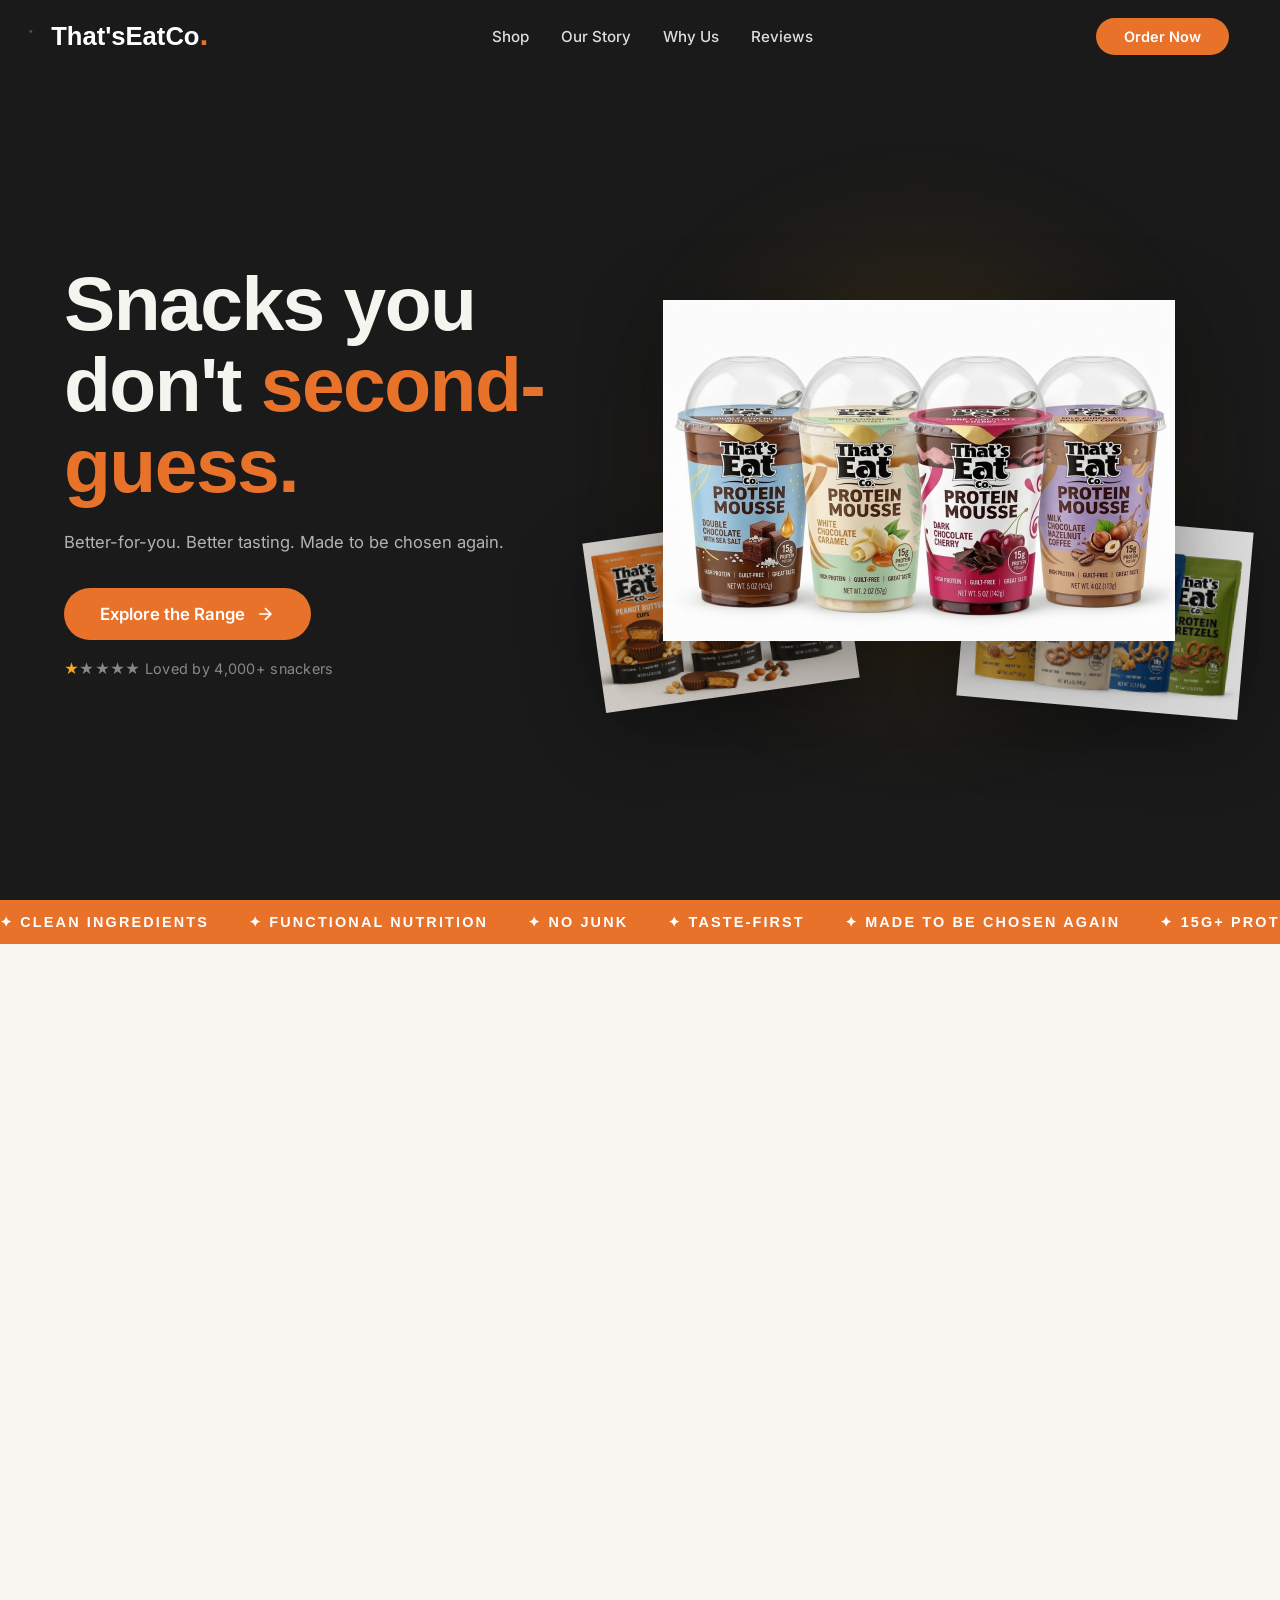
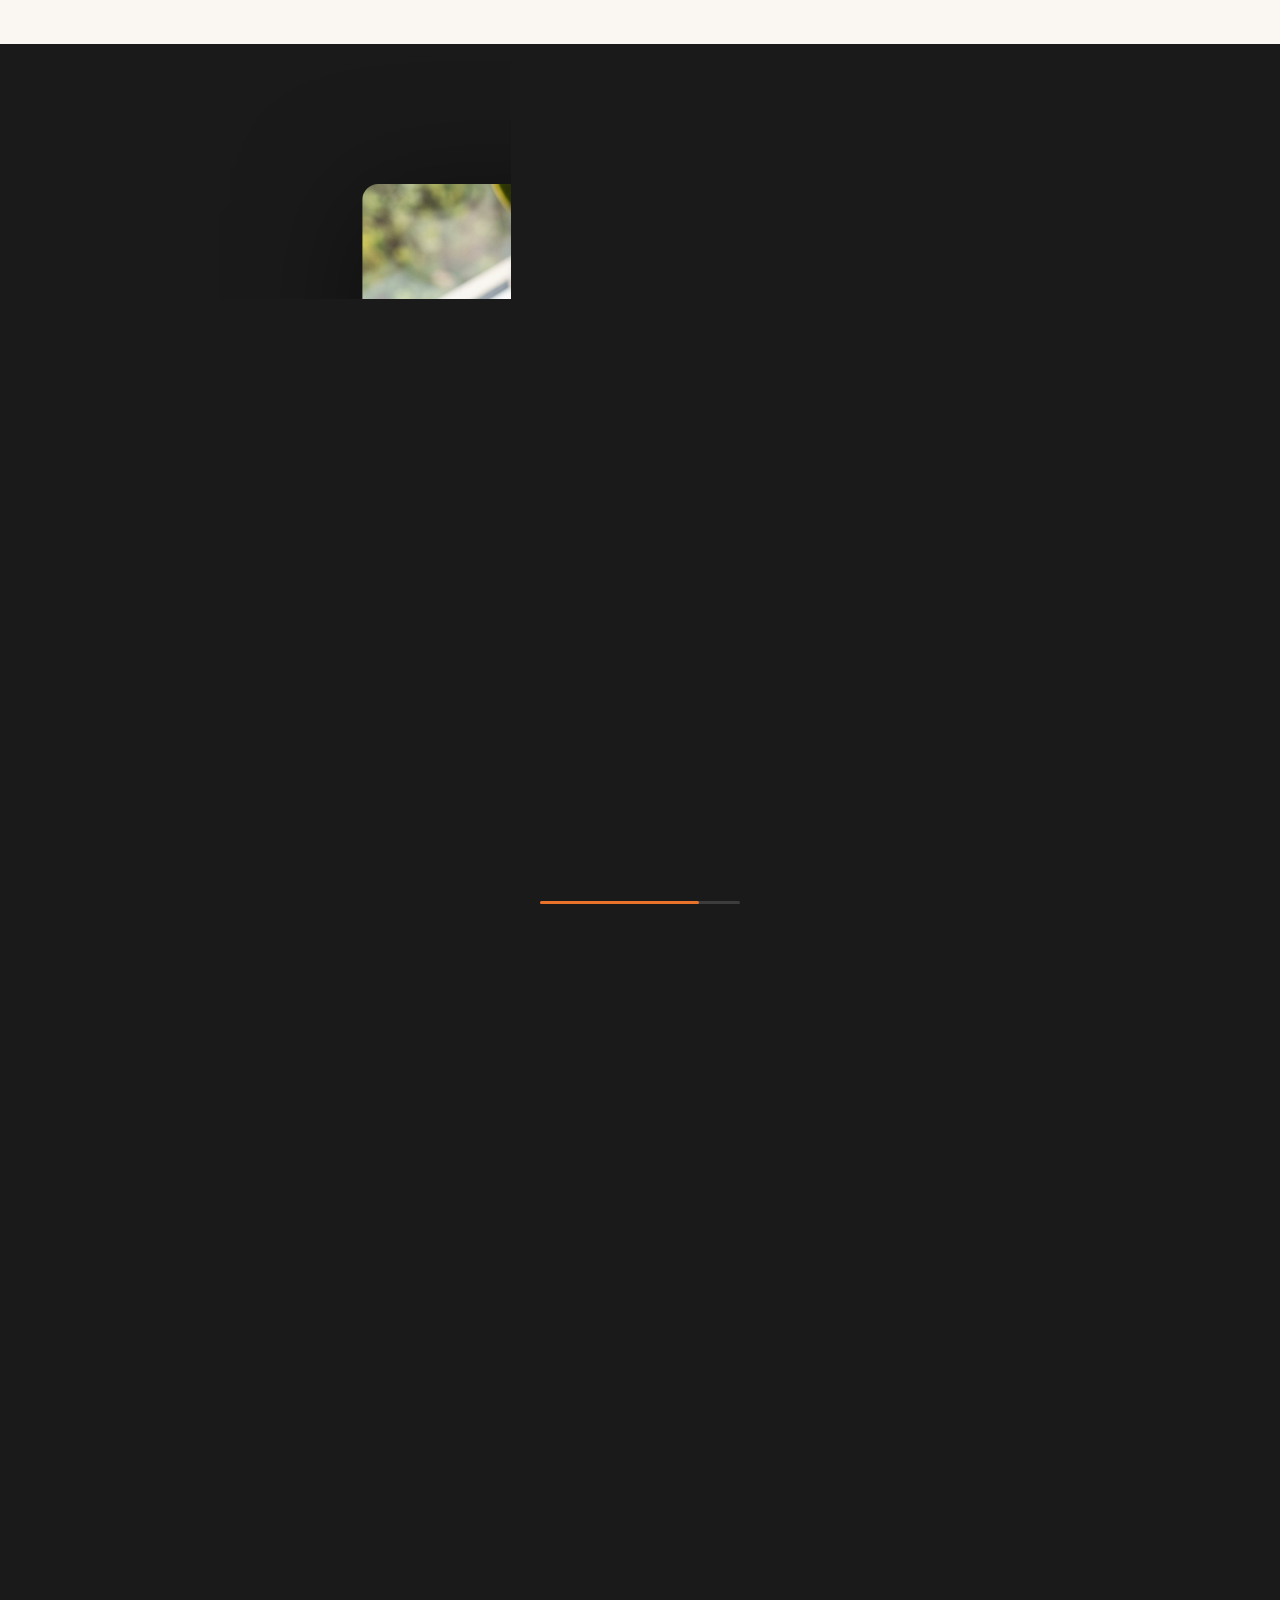
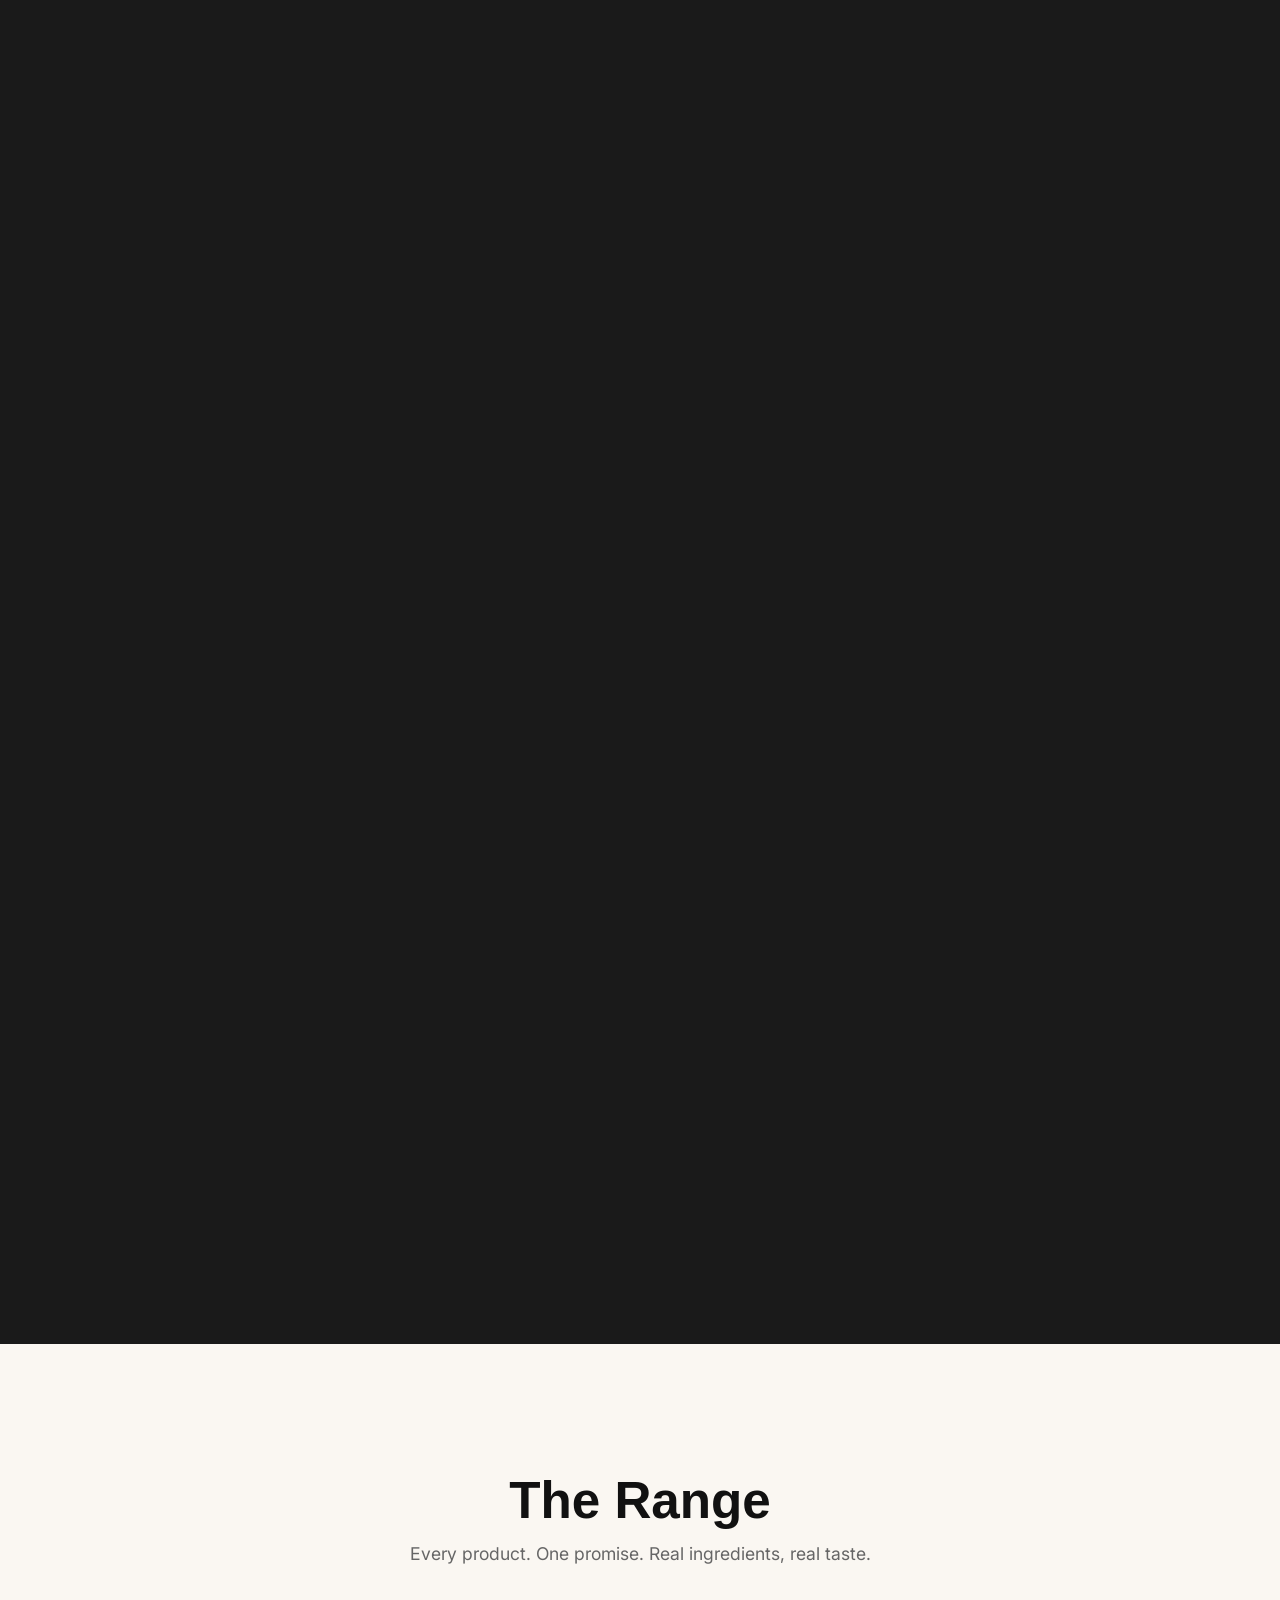
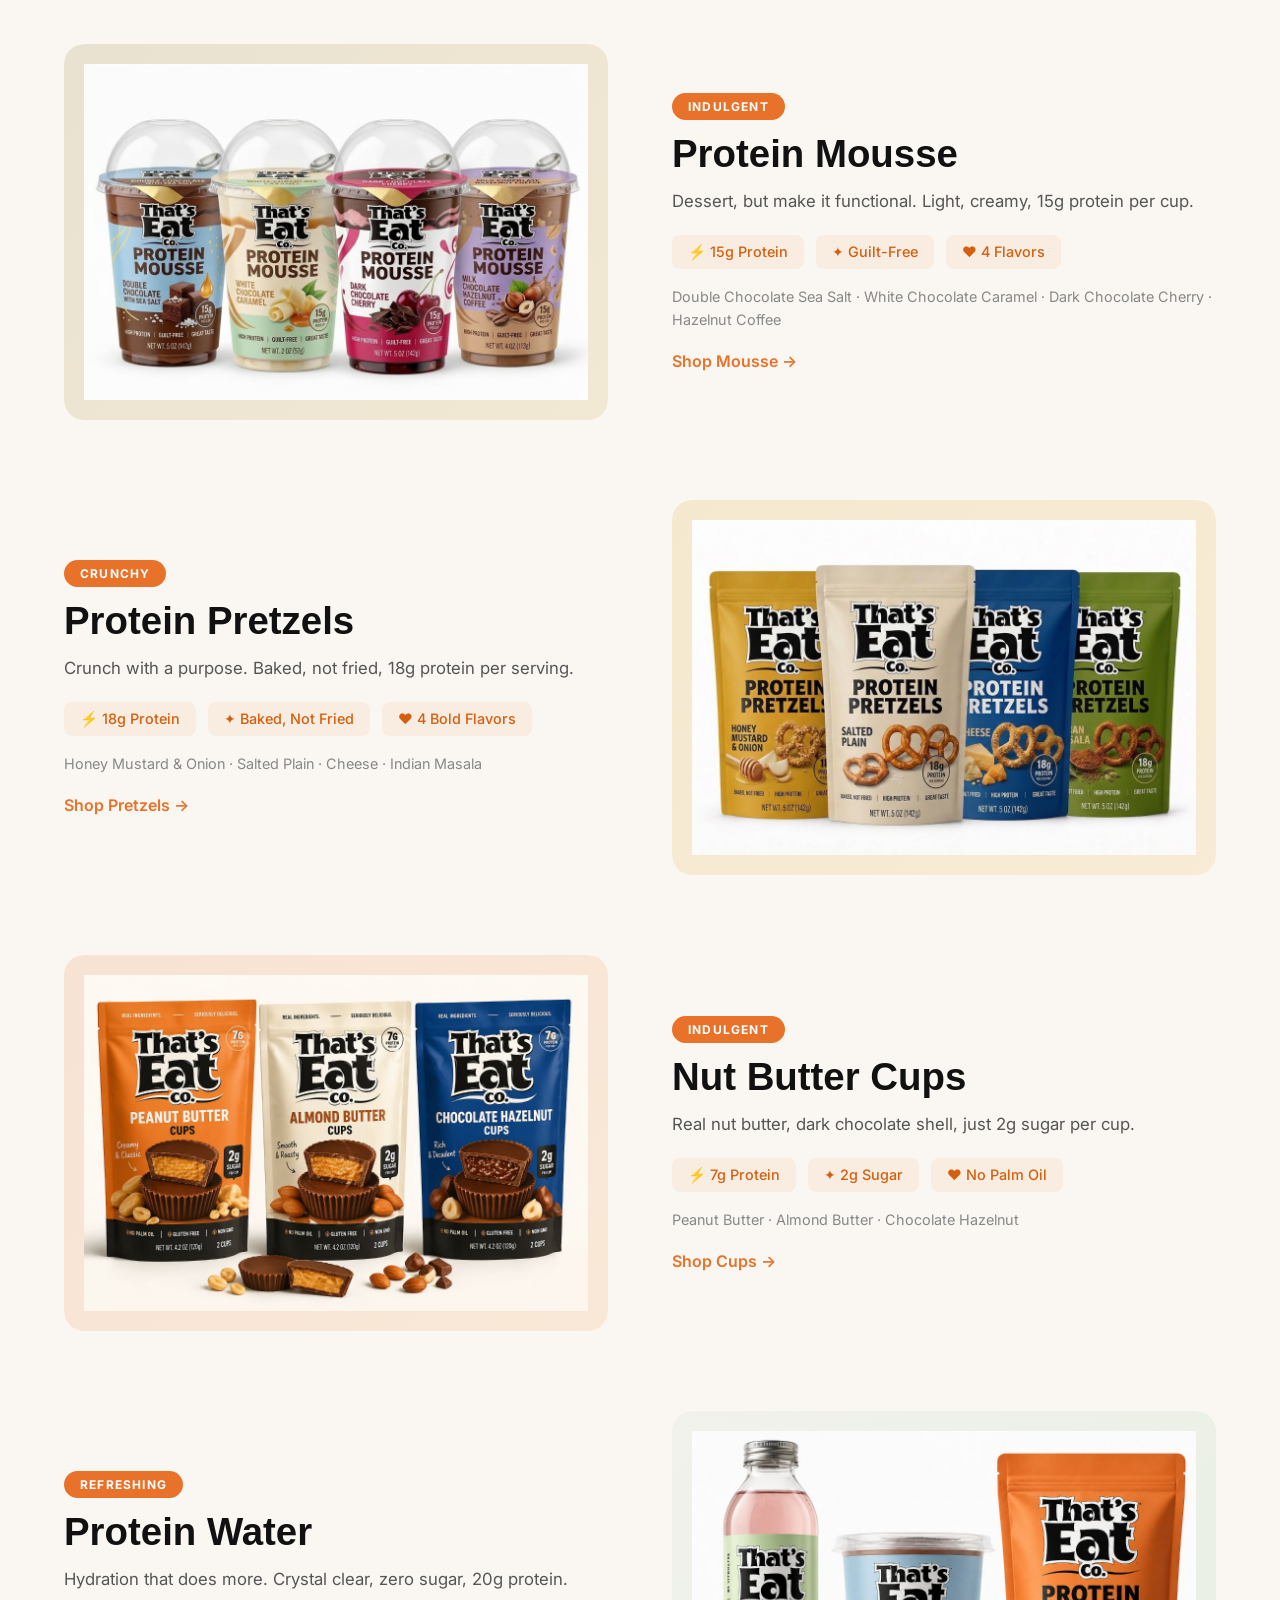
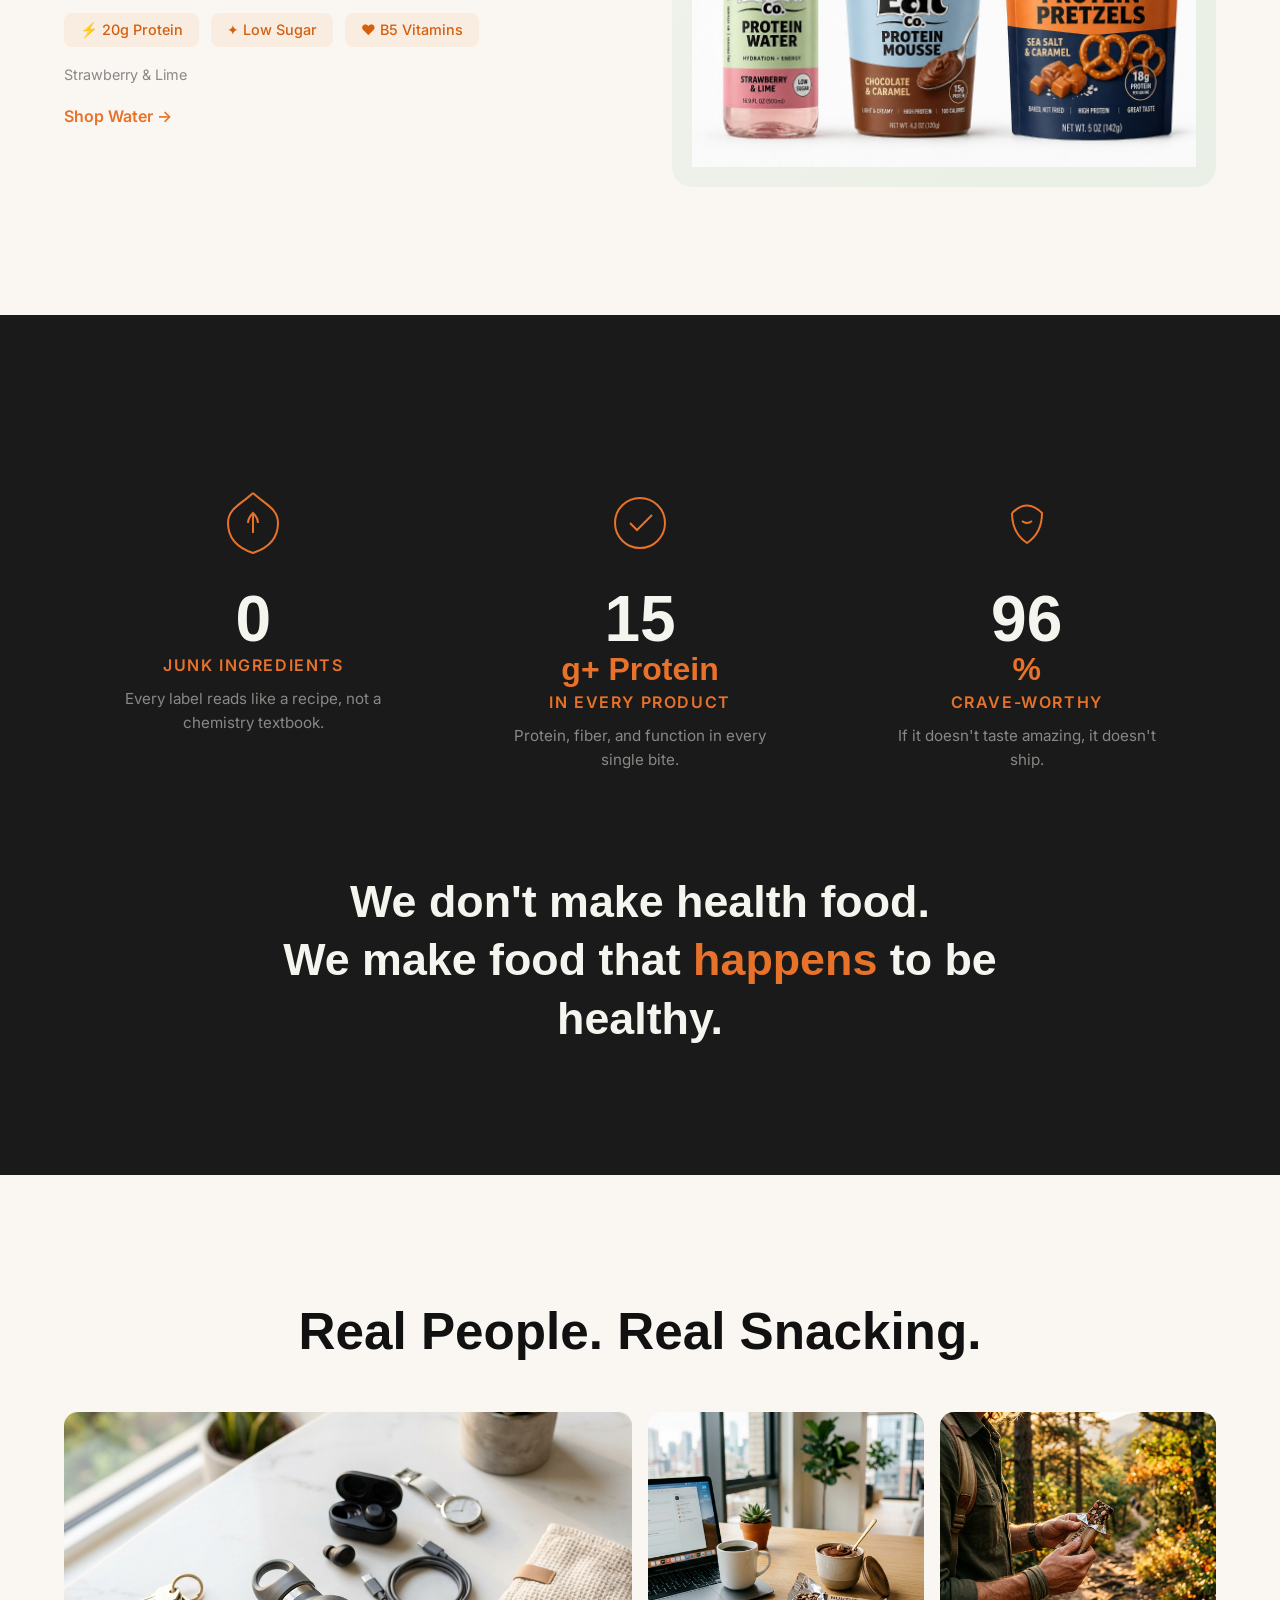
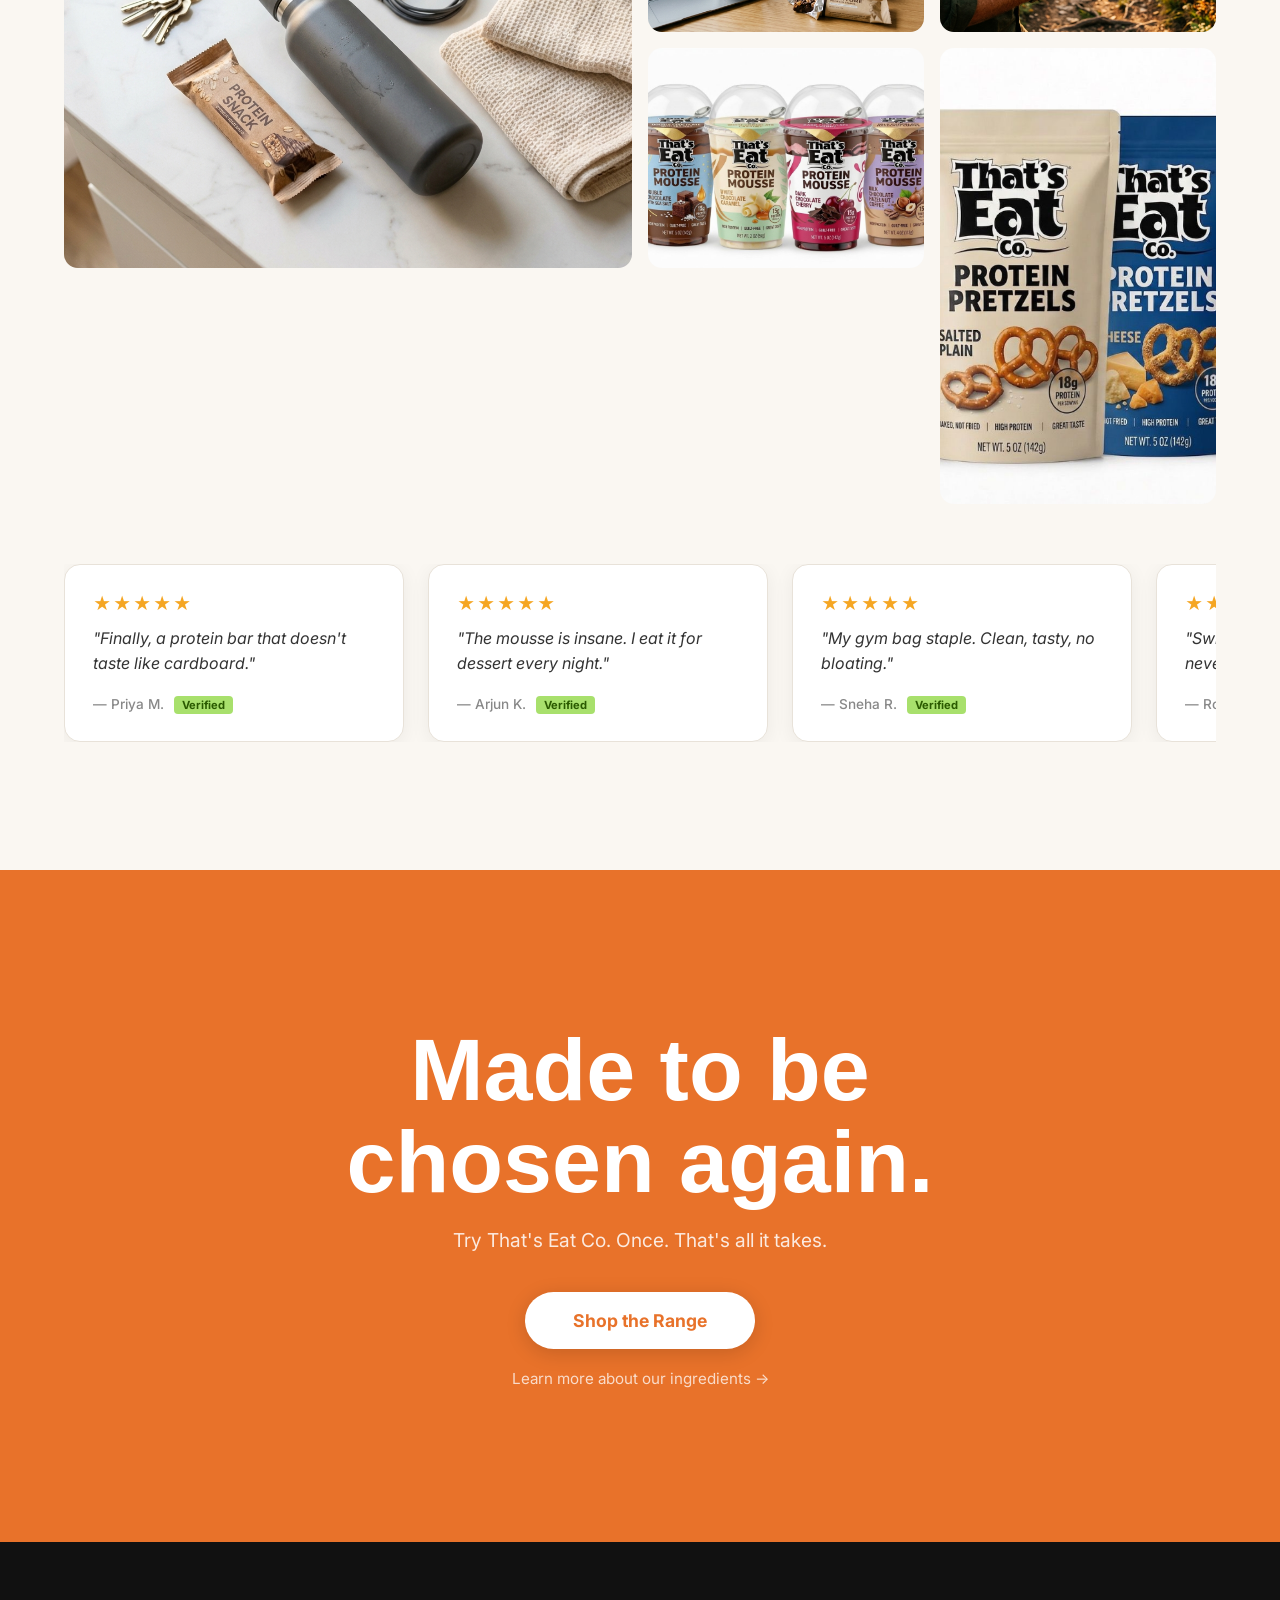
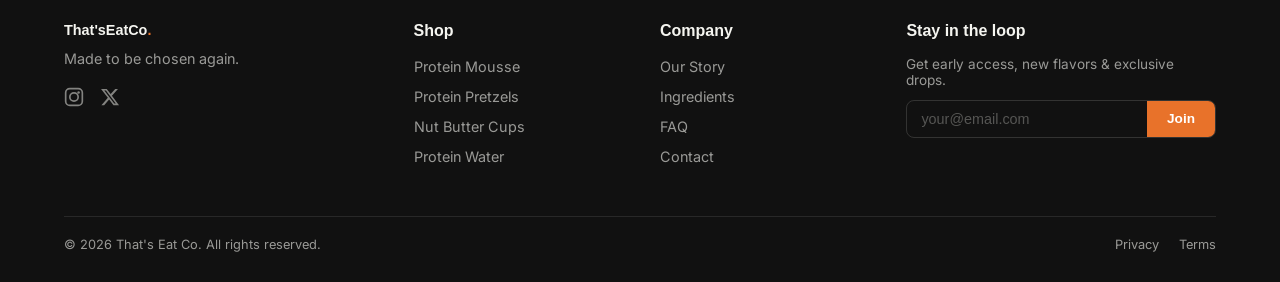
==== index.html @ 03ac34f5 "Initial commit: That'sEatCo landing page" ====
<!DOCTYPE html>
<html lang="en">
<head>
  <meta charset="UTF-8">
  <meta name="viewport" content="width=device-width, initial-scale=1.0">
  <title>That's Eat Co. — Snacks You Don't Second-Guess</title>
  <meta name="description" content="Better-for-you snacks that deliver both taste and function. Protein mousse, pretzels, nut butter cups and more.">
  <link rel="preconnect" href="https://fonts.googleapis.com">
  <link rel="preconnect" href="https://fonts.gstatic.com" crossorigin>
  <link href="https://fonts.googleapis.com/css2?family=Inter:wght@400;500;600;700&display=swap" rel="stylesheet">
  <link href="https://api.fontshare.com/v2/css?f[]=clash-display@400,500,600,700&display=swap" rel="stylesheet">
  <link rel="stylesheet" href="css/styles.css">
</head>
<body>

  <!-- NAVBAR -->
  <nav class="navbar" id="navbar">
    <div class="nav-inner">
      <a href="#" class="nav-logo">That's<span>Eat</span>Co<span class="dot">.</span></a>
      <ul class="nav-links">
        <li><a href="#products">Shop</a></li>
        <li><a href="#brand-story">Our Story</a></li>
        <li><a href="#why-us">Why Us</a></li>
        <li><a href="#social-proof">Reviews</a></li>
      </ul>
      <div class="nav-actions">
        <a href="#cta-section" class="nav-cta">Order Now</a>
        <button class="nav-hamburger" id="nav-hamburger" aria-label="Menu"><span></span><span></span><span></span></button>
      </div>
    </div>
    <div class="mobile-menu" id="mobile-menu">
      <ul>
        <li><a href="#products">Shop</a></li>
        <li><a href="#brand-story">Our Story</a></li>
        <li><a href="#why-us">Why Us</a></li>
        <li><a href="#social-proof">Reviews</a></li>
        <li><a href="#cta-section" class="nav-cta">Order Now</a></li>
      </ul>
    </div>
  </nav>

  <!-- HERO -->
  <section class="hero" id="hero">
    <canvas id="particle-canvas"></canvas>
    <div class="hero-content">
      <div class="hero-text">
        <h1 class="hero-headline reveal-text">
          <span class="line">Snacks you</span>
          <span class="line">don't <em>second-guess.</em></span>
        </h1>
        <p class="hero-sub reveal-up">Better-for-you. Better tasting. Made to be chosen again.</p>
        <a href="#products" class="btn-primary hero-cta reveal-up">Explore the Range <svg width="20" height="20" viewBox="0 0 24 24" fill="none" stroke="currentColor" stroke-width="2"><path d="M5 12h14M12 5l7 7-7 7"/></svg></a>
        <p class="hero-proof reveal-up">★★★★★ Loved by 4,000+ snackers</p>
      </div>
      <div class="hero-visual">
        <div class="hero-glow"></div>
        <img src="assets/products/mousse-group.png" alt="Protein Mousse" class="hero-product hero-product-main">
        <img src="assets/products/pretzels-group.png" alt="Protein Pretzels" class="hero-product hero-product-secondary">
        <img src="assets/products/cups-group.png" alt="Nut Butter Cups" class="hero-product hero-product-tertiary">
      </div>
    </div>
  </section>

  <!-- MARQUEE -->
  <div class="marquee-strip">
    <div class="marquee-track">
      <span>✦ CLEAN INGREDIENTS</span><span>✦ FUNCTIONAL NUTRITION</span><span>✦ NO JUNK</span><span>✦ TASTE-FIRST</span><span>✦ MADE TO BE CHOSEN AGAIN</span><span>✦ 15g+ PROTEIN</span><span>✦ GUILT-FREE</span><span>✦ BAKED NOT FRIED</span>
      <span>✦ CLEAN INGREDIENTS</span><span>✦ FUNCTIONAL NUTRITION</span><span>✦ NO JUNK</span><span>✦ TASTE-FIRST</span><span>✦ MADE TO BE CHOSEN AGAIN</span><span>✦ 15g+ PROTEIN</span><span>✦ GUILT-FREE</span><span>✦ BAKED NOT FRIED</span>
    </div>
  </div>

  <!-- BRAND STATEMENT -->
  <section class="brand-story" id="brand-story">
    <div class="brand-story-inner">
      <div class="brand-story-text">
        <h2 class="section-heading reveal-up">What if your snacks <em>actually</em> worked for you?</h2>
        <p class="brand-body reveal-up">That's Eat Co. was born from one simple belief: <strong>you shouldn't have to choose</strong> between what tastes good and what's good for you.</p>
        <p class="brand-body reveal-up">Every product we make is built on <strong>clean ingredients</strong>, functional nutrition, and flavors you'll actually crave. No compromises. No fine print. No second thoughts.</p>
        <a href="#" class="text-link reveal-up">Read Our Story →</a>
      </div>
      <div class="brand-story-visual">
        <img src="assets/products/mixed-products.png" alt="Product range" class="brand-float-img brand-img-1 reveal-up">
        <img src="assets/textures/ingredients.png" alt="Real ingredients" class="brand-float-img brand-img-2 reveal-up">
      </div>
    </div>
  </section>

  <!-- HORIZONTAL SCROLL -->
  <section class="horizontal-scroll-wrapper" id="horizontal-scroll">
    <div class="horizontal-scroll-sticky">
      <div class="horizontal-scroll-track" id="h-scroll-track">
        <div class="h-panel"><div class="h-panel-content"><span class="h-panel-number">01</span><h3 class="h-panel-title">It starts with<br>what goes in.</h3><p class="h-panel-text">Every ingredient earns its place. Real nuts. Real chocolate. Real nutrition.</p></div><div class="h-panel-visual"><img src="assets/textures/ingredients.png" alt="Ingredients"></div></div>
        <div class="h-panel"><div class="h-panel-content"><span class="h-panel-number">02</span><h3 class="h-panel-title">No fillers.<br>No nonsense.</h3><p class="h-panel-text">Clean labels you can actually read. If it doesn't belong, it doesn't go in.</p></div><div class="h-panel-visual"><img src="assets/textures/bar-crosssection.png" alt="Bar cross-section"></div></div>
        <div class="h-panel"><div class="h-panel-content"><span class="h-panel-number">03</span><h3 class="h-panel-title">Nutrition that<br>doesn't taste<br>like nutrition.</h3><p class="h-panel-text">15g+ protein. Zero compromise on flavor.</p></div><div class="h-panel-visual"><img src="assets/products/mousse-group.png" alt="Products"></div></div>
        <div class="h-panel"><div class="h-panel-content"><span class="h-panel-number">04</span><h3 class="h-panel-title">From morning<br>meetings to<br>evening miles.</h3><p class="h-panel-text">Snacks that keep up with your life.</p></div><div class="h-panel-visual"><img src="assets/textures/lifestyle-gym.png" alt="Lifestyle"></div></div>
        <div class="h-panel"><div class="h-panel-content"><span class="h-panel-number">05</span><h3 class="h-panel-title">This is<br>That's Eat Co.</h3><p class="h-panel-text">Made to be chosen again.</p><a href="#products" class="btn-primary">Shop Now →</a></div><div class="h-panel-visual"><img src="assets/products/cups-group.png" alt="Products"></div></div>
      </div>
      <div class="h-scroll-progress"><div class="h-scroll-progress-bar" id="h-progress-bar"></div></div>
    </div>
  </section>

  <!-- PRODUCT SHOWCASE -->
  <section class="products" id="products">
    <div class="products-header"><h2 class="section-heading reveal-up">The Range</h2><p class="section-sub reveal-up">Every product. One promise. Real ingredients, real taste.</p></div>
    <div class="product-row reveal-up">
      <div class="product-row-image"><div class="product-accent" style="background:linear-gradient(135deg,#8B6914,#C49A2A)"></div><img src="assets/products/mousse-group.png" alt="Protein Mousse"></div>
      <div class="product-row-info"><span class="product-tag">Indulgent</span><h3 class="product-name">Protein Mousse</h3><p class="product-desc">Dessert, but make it functional. Light, creamy, 15g protein per cup.</p><ul class="product-benefits"><li>⚡ 15g Protein</li><li>✦ Guilt-Free</li><li>♥ 4 Flavors</li></ul><p class="product-flavors">Double Chocolate Sea Salt · White Chocolate Caramel · Dark Chocolate Cherry · Hazelnut Coffee</p><a href="#" class="text-link">Shop Mousse →</a></div>
    </div>
    <div class="product-row product-row-reverse reveal-up">
      <div class="product-row-image"><div class="product-accent" style="background:linear-gradient(135deg,#D4960A,#E8A832)"></div><img src="assets/products/pretzels-group.png" alt="Protein Pretzels"></div>
      <div class="product-row-info"><span class="product-tag">Crunchy</span><h3 class="product-name">Protein Pretzels</h3><p class="product-desc">Crunch with a purpose. Baked, not fried, 18g protein per serving.</p><ul class="product-benefits"><li>⚡ 18g Protein</li><li>✦ Baked, Not Fried</li><li>♥ 4 Bold Flavors</li></ul><p class="product-flavors">Honey Mustard & Onion · Salted Plain · Cheese · Indian Masala</p><a href="#" class="text-link">Shop Pretzels →</a></div>
    </div>
    <div class="product-row reveal-up">
      <div class="product-row-image"><div class="product-accent" style="background:linear-gradient(135deg,#E8722A,#F5923E)"></div><img src="assets/products/cups-group.png" alt="Nut Butter Cups"></div>
      <div class="product-row-info"><span class="product-tag">Indulgent</span><h3 class="product-name">Nut Butter Cups</h3><p class="product-desc">Real nut butter, dark chocolate shell, just 2g sugar per cup.</p><ul class="product-benefits"><li>⚡ 7g Protein</li><li>✦ 2g Sugar</li><li>♥ No Palm Oil</li></ul><p class="product-flavors">Peanut Butter · Almond Butter · Chocolate Hazelnut</p><a href="#" class="text-link">Shop Cups →</a></div>
    </div>
    <div class="product-row product-row-reverse reveal-up">
      <div class="product-row-image"><div class="product-accent" style="background:linear-gradient(135deg,#B8D4C2,#8BC5A0)"></div><img src="assets/products/mixed-products.png" alt="Protein Water"></div>
      <div class="product-row-info"><span class="product-tag">Refreshing</span><h3 class="product-name">Protein Water</h3><p class="product-desc">Hydration that does more. Crystal clear, zero sugar, 20g protein.</p><ul class="product-benefits"><li>⚡ 20g Protein</li><li>✦ Low Sugar</li><li>♥ B5 Vitamins</li></ul><p class="product-flavors">Strawberry & Lime</p><a href="#" class="text-link">Shop Water →</a></div>
    </div>
  </section>

  <!-- WHY US -->
  <section class="why-us" id="why-us">
    <div class="why-us-inner">
      <div class="why-pillar reveal-up">
        <div class="pillar-icon"><svg viewBox="0 0 80 80" fill="none" stroke="currentColor" stroke-width="2"><path class="draw-path" d="M40 10C30 20 15 25 15 40C15 55 25 65 40 70C55 65 65 55 65 40C65 25 50 20 40 10Z"/><path class="draw-path" d="M40 30L40 50M35 40C35 35 40 30 40 30C40 30 45 35 45 40"/></svg></div>
        <span class="pillar-stat" data-target="0">0</span><span class="pillar-label">Junk Ingredients</span><p class="pillar-desc">Every label reads like a recipe, not a chemistry textbook.</p>
      </div>
      <div class="why-pillar reveal-up">
        <div class="pillar-icon"><svg viewBox="0 0 80 80" fill="none" stroke="currentColor" stroke-width="2"><circle class="draw-path" cx="40" cy="40" r="25"/><path class="draw-path" d="M30 40L37 47L52 32"/></svg></div>
        <span class="pillar-stat" data-target="15">0</span><span class="pillar-unit">g+ Protein</span><span class="pillar-label">In Every Product</span><p class="pillar-desc">Protein, fiber, and function in every single bite.</p>
      </div>
      <div class="why-pillar reveal-up">
        <div class="pillar-icon"><svg viewBox="0 0 80 80" fill="none" stroke="currentColor" stroke-width="2"><path class="draw-path" d="M25 30Q40 15 55 30Q55 50 40 60Q25 50 25 30Z"/><path class="draw-path" d="M35 38Q40 42 45 38"/></svg></div>
        <span class="pillar-stat" data-target="100">0</span><span class="pillar-unit">%</span><span class="pillar-label">Crave-Worthy</span><p class="pillar-desc">If it doesn't taste amazing, it doesn't ship.</p>
      </div>
    </div>
    <p class="why-tagline reveal-up">We don't make health food.<br>We make food that <em>happens</em> to be healthy.</p>
  </section>

  <!-- SOCIAL PROOF -->
  <section class="social-proof" id="social-proof">
    <h2 class="section-heading reveal-up">Real People. Real Snacking.</h2>
    <div class="lifestyle-mosaic reveal-up">
      <div class="mosaic-item mosaic-large"><img src="assets/textures/lifestyle-gym.png" alt="Gym"></div>
      <div class="mosaic-item"><img src="assets/textures/lifestyle-desk.png" alt="Desk"></div>
      <div class="mosaic-item"><img src="assets/textures/lifestyle-outdoor.png" alt="Outdoor"></div>
      <div class="mosaic-item"><img src="assets/products/mousse-group.png" alt="Mousse"></div>
      <div class="mosaic-item mosaic-tall"><img src="assets/products/pretzels-group.png" alt="Pretzels"></div>
    </div>
    <div class="reviews-carousel reveal-up">
      <div class="reviews-track" id="reviews-track">
        <div class="review-card"><div class="review-stars">★★★★★</div><p>"Finally, a protein bar that doesn't taste like cardboard."</p><span class="review-author">— Priya M. <span class="verified">Verified</span></span></div>
        <div class="review-card"><div class="review-stars">★★★★★</div><p>"The mousse is insane. I eat it for dessert every night."</p><span class="review-author">— Arjun K. <span class="verified">Verified</span></span></div>
        <div class="review-card"><div class="review-stars">★★★★★</div><p>"My gym bag staple. Clean, tasty, no bloating."</p><span class="review-author">— Sneha R. <span class="verified">Verified</span></span></div>
        <div class="review-card"><div class="review-stars">★★★★★</div><p>"Switched from other brands and never looked back."</p><span class="review-author">— Rohan D. <span class="verified">Verified</span></span></div>
        <div class="review-card"><div class="review-stars">★★★★★</div><p>"The pretzels are dangerously good. Indian Masala is fire."</p><span class="review-author">— Meera S. <span class="verified">Verified</span></span></div>
        <div class="review-card"><div class="review-stars">★★★★★</div><p>"Finally, a protein bar that doesn't taste like cardboard."</p><span class="review-author">— Priya M. <span class="verified">Verified</span></span></div>
        <div class="review-card"><div class="review-stars">★★★★★</div><p>"The mousse is insane. I eat it for dessert every night."</p><span class="review-author">— Arjun K. <span class="verified">Verified</span></span></div>
        <div class="review-card"><div class="review-stars">★★★★★</div><p>"My gym bag staple. Clean, tasty, no bloating."</p><span class="review-author">— Sneha R. <span class="verified">Verified</span></span></div>
      </div>
    </div>
  </section>

  <!-- CTA -->
  <section class="cta-section" id="cta-section">
    <canvas id="cta-particles"></canvas>
    <div class="cta-content">
      <h2 class="cta-headline reveal-up">Made to be<br>chosen again.</h2>
      <p class="cta-sub reveal-up">Try That's Eat Co. Once. That's all it takes.</p>
      <a href="#products" class="btn-cta-white reveal-up">Shop the Range</a>
      <a href="#why-us" class="cta-secondary reveal-up">Learn more about our ingredients →</a>
    </div>
  </section>

  <!-- FOOTER -->
  <footer class="site-footer">
    <div class="footer-inner">
      <div class="footer-col footer-brand">
        <a href="#" class="footer-logo">That's<span>Eat</span>Co<span class="dot">.</span></a>
        <p class="footer-tagline">Made to be chosen again.</p>
        <div class="footer-social">
          <a href="#" aria-label="Instagram"><svg width="20" height="20" viewBox="0 0 24 24" fill="none" stroke="currentColor" stroke-width="2"><rect x="2" y="2" width="20" height="20" rx="5"/><circle cx="12" cy="12" r="5"/><circle cx="17.5" cy="6.5" r="1.5" fill="currentColor" stroke="none"/></svg></a>
          <a href="#" aria-label="Twitter"><svg width="20" height="20" viewBox="0 0 24 24" fill="currentColor"><path d="M18.244 2.25h3.308l-7.227 8.26 8.502 11.24H16.17l-5.214-6.817L4.99 21.75H1.68l7.73-8.835L1.254 2.25H8.08l4.713 6.231zm-1.161 17.52h1.833L7.084 4.126H5.117z"/></svg></a>
        </div>
      </div>
      <div class="footer-col"><h4>Shop</h4><ul><li><a href="#">Protein Mousse</a></li><li><a href="#">Protein Pretzels</a></li><li><a href="#">Nut Butter Cups</a></li><li><a href="#">Protein Water</a></li></ul></div>
      <div class="footer-col"><h4>Company</h4><ul><li><a href="#">Our Story</a></li><li><a href="#">Ingredients</a></li><li><a href="#">FAQ</a></li><li><a href="#">Contact</a></li></ul></div>
      <div class="footer-col"><h4>Stay in the loop</h4><p class="newsletter-text">Get early access, new flavors & exclusive drops.</p><form class="newsletter-form" onsubmit="return false"><input type="email" placeholder="your@email.com" aria-label="Email"><button type="submit">Join</button></form></div>
    </div>
    <div class="footer-bottom"><p>&copy; 2026 That's Eat Co. All rights reserved.</p><div class="footer-legal"><a href="#">Privacy</a><a href="#">Terms</a></div></div>
  </footer>

  <script src="js/main.js"></script>
</body>
</html>
---- css/styles.css ----
/* ===== RESET & BASE ===== */
*,*::before,*::after{margin:0;padding:0;box-sizing:border-box}
:root{
  --dark:#1A1A1A;--darker:#111111;
  --cream:#FAF7F2;--stone:#E8E2D9;
  --coral:#E8722A;--coral-deep:#D4600F;
  --amber:#D4960A;--gold:#F5A623;
  --lime:#A8E06C;--mint:#B8D4C2;
  --navy:#1B3D6F;--cherry:#9B2D5E;
  --lavender:#9B8EC4;
  --text-light:#F5F5F0;--text-dark:#111111;
  --font-display:'Clash Display',sans-serif;
  --font-body:'Inter',sans-serif;
}
html{scroll-behavior:smooth;overflow-x:hidden}
body{font-family:var(--font-body);color:var(--text-dark);background:var(--cream);overflow-x:hidden;-webkit-font-smoothing:antialiased}
img{max-width:100%;height:auto;display:block}
a{text-decoration:none;color:inherit}
ul{list-style:none}

/* ===== NAVBAR ===== */
.navbar{position:fixed;top:0;left:0;width:100%;z-index:1000;padding:0 clamp(20px,4vw,60px);transition:background .4s,box-shadow .4s,padding .3s}
.navbar.scrolled{background:rgba(250,247,242,.95);backdrop-filter:blur(12px);box-shadow:0 2px 20px rgba(0,0,0,.08)}
.nav-inner{display:flex;align-items:center;justify-content:space-between;height:72px;max-width:1400px;margin:0 auto}
.nav-logo{font-family:var(--font-display);font-size:1.6rem;font-weight:700;color:#fff;transition:color .4s}
.navbar.scrolled .nav-logo{color:var(--text-dark)}
.nav-logo span{font-weight:800}
.nav-logo .dot{color:var(--coral);font-size:2rem;line-height:0}
.nav-links{display:flex;gap:32px}
.nav-links a{font-size:.95rem;font-weight:500;color:rgba(255,255,255,.85);position:relative;transition:color .3s}
.navbar.scrolled .nav-links a{color:var(--text-dark)}
.nav-links a::after{content:'';position:absolute;bottom:-4px;left:0;width:0;height:2px;background:var(--coral);transition:width .3s}
.nav-links a:hover::after{width:100%}
.nav-links a:hover{color:#fff}
.navbar.scrolled .nav-links a:hover{color:var(--coral)}
.nav-cta{display:inline-block;padding:10px 28px;border-radius:50px;background:var(--coral);color:#fff;font-weight:600;font-size:.9rem;transition:transform .3s,box-shadow .3s}
.nav-cta:hover{transform:scale(1.05);box-shadow:0 4px 20px rgba(232,114,42,.4)}
.nav-hamburger{display:none;background:none;border:none;cursor:pointer;flex-direction:column;gap:5px;padding:5px}
.nav-hamburger span{display:block;width:24px;height:2px;background:#fff;transition:all .3s}
.navbar.scrolled .nav-hamburger span{background:var(--text-dark)}
.nav-hamburger.active span:nth-child(1){transform:rotate(45deg) translate(5px,5px)}
.nav-hamburger.active span:nth-child(2){opacity:0}
.nav-hamburger.active span:nth-child(3){transform:rotate(-45deg) translate(5px,-5px)}
.mobile-menu{display:none;position:absolute;top:72px;left:0;width:100%;background:var(--cream);padding:20px;box-shadow:0 10px 30px rgba(0,0,0,.1)}
.mobile-menu.active{display:block}
.mobile-menu ul{display:flex;flex-direction:column;gap:16px;align-items:center}
.mobile-menu a{font-size:1.1rem;font-weight:500;color:var(--text-dark)}
.mobile-menu .nav-cta{margin-top:8px}

/* ===== HERO ===== */
.hero{position:relative;min-height:100vh;background:var(--dark);display:flex;align-items:center;overflow:hidden;padding:100px clamp(20px,5vw,80px) 60px}
#particle-canvas{position:absolute;inset:0;width:100%;height:100%;z-index:1;pointer-events:none}
.hero-content{position:relative;z-index:2;display:flex;align-items:center;gap:40px;max-width:1400px;margin:0 auto;width:100%}
.hero-text{flex:0 0 45%;max-width:600px}
.hero-headline{font-family:var(--font-display);font-size:clamp(2.8rem,6vw,5.5rem);font-weight:700;color:var(--text-light);line-height:1.05;letter-spacing:-.02em}
.hero-headline .line{display:block}
.hero-headline em{color:var(--coral);font-style:normal}
.hero-sub{font-size:clamp(1rem,1.3vw,1.25rem);color:rgba(245,245,240,.7);margin-top:24px;line-height:1.6}
.hero-cta{margin-top:32px}
.hero-proof{margin-top:20px;font-size:.9rem;color:rgba(245,245,240,.5);letter-spacing:.02em}
.hero-proof::first-letter{color:var(--gold)}
.hero-visual{flex:1;position:relative;display:flex;justify-content:center;align-items:center;min-height:500px}
.hero-glow{position:absolute;width:500px;height:500px;border-radius:50%;background:radial-gradient(circle,rgba(232,114,42,.3) 0%,rgba(212,150,10,.15) 40%,transparent 70%);filter:blur(60px);animation:glowPulse 6s ease-in-out infinite}
@keyframes glowPulse{0%,100%{transform:scale(1);opacity:.7}50%{transform:scale(1.15);opacity:1}}
.hero-product{position:absolute;filter:drop-shadow(0 20px 40px rgba(0,0,0,.4))}
.hero-product-main{width:clamp(350px,40vw,600px);z-index:3;animation:heroFloat 4s ease-in-out infinite}
.hero-product-secondary{width:clamp(200px,22vw,320px);z-index:2;right:-5%;top:60%;transform:rotate(5deg);animation:heroFloat 4.5s ease-in-out infinite .5s;opacity:.85}
.hero-product-tertiary{width:clamp(180px,20vw,280px);z-index:2;left:-5%;bottom:5%;transform:rotate(-8deg);animation:heroFloat 5s ease-in-out infinite 1s;opacity:.8}
@keyframes heroFloat{0%,100%{transform:translateY(0) rotate(var(--r,0deg))}50%{transform:translateY(-15px) rotate(var(--r,0deg))}}
.hero-product-secondary{--r:5deg}
.hero-product-tertiary{--r:-8deg}

/* ===== BUTTONS ===== */
.btn-primary{display:inline-flex;align-items:center;gap:10px;padding:16px 36px;border-radius:50px;background:var(--coral);color:#fff;font-weight:600;font-size:1.05rem;transition:transform .3s,box-shadow .3s,gap .3s;border:none;cursor:pointer}
.btn-primary:hover{transform:scale(1.05);box-shadow:0 8px 30px rgba(232,114,42,.4);gap:16px}
.btn-primary svg{transition:transform .3s}
.btn-primary:hover svg{transform:translateX(4px)}
.btn-cta-white{display:inline-block;padding:18px 48px;border-radius:50px;background:#fff;color:var(--coral);font-weight:700;font-size:1.1rem;transition:all .3s;box-shadow:0 4px 20px rgba(0,0,0,.15)}
.btn-cta-white:hover{transform:scale(1.05);box-shadow:0 8px 40px rgba(255,255,255,.3);background:var(--text-dark);color:#fff}
.text-link{color:var(--coral);font-weight:600;font-size:1rem;position:relative;transition:gap .3s}
.text-link:hover{letter-spacing:.5px}

/* ===== MARQUEE ===== */
.marquee-strip{background:var(--coral);padding:14px 0;overflow:hidden;white-space:nowrap}
.marquee-track{display:flex;gap:40px;animation:marqueeScroll 25s linear infinite;width:max-content}
.marquee-track:hover{animation-play-state:paused}
.marquee-track span{font-family:var(--font-display);font-size:.9rem;font-weight:600;color:#fff;letter-spacing:.15em;text-transform:uppercase;flex-shrink:0}
@keyframes marqueeScroll{0%{transform:translateX(0)}100%{transform:translateX(-50%)}}

/* ===== BRAND STORY ===== */
.brand-story{padding:clamp(80px,10vw,140px) clamp(20px,5vw,80px);background:var(--cream)}
.brand-story-inner{display:flex;gap:clamp(40px,6vw,100px);align-items:center;max-width:1300px;margin:0 auto}
.brand-story-text{flex:1}
.section-heading{font-family:var(--font-display);font-size:clamp(2rem,4vw,3.2rem);font-weight:700;line-height:1.15;color:var(--text-dark)}
.section-heading em{color:var(--coral);font-style:normal}
.brand-body{font-size:1.1rem;line-height:1.7;color:#444;margin-top:20px}
.brand-body strong{color:var(--coral);font-weight:600}
.brand-story-text .text-link{margin-top:28px;display:inline-block}
.brand-story-visual{flex:1;position:relative;min-height:400px}
.brand-float-img{border-radius:16px;box-shadow:0 20px 60px rgba(0,0,0,.12)}
.brand-img-1{width:85%;position:relative;z-index:2;transform:rotate(-2deg)}
.brand-img-2{width:60%;position:absolute;bottom:-30px;right:-20px;z-index:1;transform:rotate(3deg);border-radius:12px}

/* ===== HORIZONTAL SCROLL ===== */
.horizontal-scroll-wrapper{height:500vh;position:relative;background:var(--dark)}
.horizontal-scroll-sticky{position:sticky;top:0;height:100vh;overflow:hidden;display:flex;flex-direction:column}
.horizontal-scroll-track{display:flex;height:100%;transition:transform .1s linear;will-change:transform;flex-shrink:0}
.h-panel{min-width:100vw;height:100vh;display:flex;align-items:center;padding:0 clamp(40px,6vw,100px);position:relative;overflow:hidden}
.h-panel-content{flex:0 0 45%;position:relative;z-index:2;padding-right:40px}
.h-panel-number{font-family:var(--font-display);font-size:6rem;font-weight:700;color:rgba(232,114,42,.15);position:absolute;top:-30px;left:0;line-height:1}
.h-panel-title{font-family:var(--font-display);font-size:clamp(2rem,4vw,3.5rem);font-weight:700;color:var(--text-light);line-height:1.1;position:relative;z-index:1}
.h-panel-text{font-size:1.1rem;color:rgba(245,245,240,.6);margin-top:20px;line-height:1.6;max-width:440px}
.h-panel .btn-primary{margin-top:32px}
.h-panel-visual{flex:1;display:flex;justify-content:center;align-items:center;height:100%}
.h-panel-visual img{max-height:70vh;max-width:100%;object-fit:contain;border-radius:16px;filter:drop-shadow(0 20px 60px rgba(0,0,0,.5))}
.h-scroll-progress{position:absolute;bottom:40px;left:50%;transform:translateX(-50%);width:200px;height:3px;background:rgba(255,255,255,.15);border-radius:3px}
.h-scroll-progress-bar{height:100%;background:var(--coral);border-radius:3px;width:0%;transition:width .1s linear}

/* ===== PRODUCTS ===== */
.products{padding:clamp(80px,10vw,140px) clamp(20px,5vw,80px);background:var(--cream)}
.products-header{text-align:center;margin-bottom:80px}
.section-sub{font-size:1.1rem;color:#666;margin-top:12px}
.product-row{display:flex;align-items:center;gap:clamp(40px,5vw,80px);max-width:1300px;margin:0 auto 80px}
.product-row:last-child{margin-bottom:0}
.product-row-reverse{flex-direction:row-reverse}
.product-row-image{flex:1;position:relative;overflow:hidden;border-radius:20px}
.product-accent{position:absolute;inset:0;opacity:.15;border-radius:20px}
.product-row-image img{position:relative;z-index:1;width:100%;padding:20px;transition:transform .5s}
.product-row-image:hover img{transform:scale(1.04)}
.product-row-info{flex:1}
.product-tag{display:inline-block;padding:6px 16px;border-radius:30px;background:var(--coral);color:#fff;font-size:.75rem;font-weight:700;text-transform:uppercase;letter-spacing:.1em;margin-bottom:12px}
.product-name{font-family:var(--font-display);font-size:clamp(1.8rem,3vw,2.6rem);font-weight:700;color:var(--text-dark);margin-bottom:12px}
.product-desc{font-size:1.05rem;color:#555;line-height:1.6;margin-bottom:20px}
.product-benefits{display:flex;flex-wrap:wrap;gap:12px;margin-bottom:16px}
.product-benefits li{padding:8px 16px;background:rgba(232,114,42,.08);border-radius:8px;font-size:.9rem;font-weight:500;color:var(--coral-deep)}
.product-flavors{font-size:.9rem;color:#888;margin-bottom:20px;line-height:1.6}

/* ===== WHY US ===== */
.why-us{padding:clamp(80px,10vw,140px) clamp(20px,5vw,80px);background:var(--dark)}
.why-us-inner{display:flex;gap:clamp(30px,5vw,60px);max-width:1100px;margin:0 auto;justify-content:center}
.why-pillar{flex:1;text-align:center;padding:40px 20px}
.pillar-icon{width:80px;height:80px;margin:0 auto 24px;color:var(--coral)}
.pillar-icon svg{width:100%;height:100%}
.draw-path{stroke-dasharray:300;stroke-dashoffset:300;transition:stroke-dashoffset 1.5s ease}
.why-pillar.animated .draw-path{stroke-dashoffset:0}
.pillar-stat{font-family:var(--font-display);font-size:clamp(3rem,5vw,4.5rem);font-weight:700;color:var(--text-light);display:block;line-height:1}
.pillar-unit{font-family:var(--font-display);font-size:clamp(1.5rem,2.5vw,2rem);font-weight:600;color:var(--coral)}
.pillar-label{display:block;font-size:1rem;font-weight:600;color:var(--coral);margin-top:4px;text-transform:uppercase;letter-spacing:.1em}
.pillar-desc{font-size:.95rem;color:rgba(245,245,240,.5);margin-top:12px;line-height:1.6}
.why-tagline{font-family:var(--font-display);font-size:clamp(1.5rem,3.5vw,2.8rem);font-weight:700;color:var(--text-light);text-align:center;max-width:800px;margin:60px auto 0;line-height:1.3}
.why-tagline em{color:var(--coral);font-style:normal}

/* ===== SOCIAL PROOF ===== */
.social-proof{padding:clamp(80px,10vw,140px) clamp(20px,5vw,80px);background:var(--cream)}
.social-proof .section-heading{text-align:center;margin-bottom:50px}
.lifestyle-mosaic{display:grid;grid-template-columns:repeat(4,1fr);grid-auto-rows:220px;gap:16px;max-width:1200px;margin:0 auto 60px}
.mosaic-item{border-radius:14px;overflow:hidden;position:relative}
.mosaic-item img{width:100%;height:100%;object-fit:cover;transition:transform .5s}
.mosaic-item:hover img{transform:scale(1.05)}
.mosaic-large{grid-column:span 2;grid-row:span 2}
.mosaic-tall{grid-row:span 2}
.reviews-carousel{overflow:hidden;max-width:1200px;margin:0 auto}
.reviews-track{display:flex;gap:24px;animation:reviewScroll 30s linear infinite;width:max-content}
.reviews-track:hover{animation-play-state:paused}
@keyframes reviewScroll{0%{transform:translateX(0)}100%{transform:translateX(-50%)}}
.review-card{flex-shrink:0;width:340px;background:#fff;border-radius:16px;padding:28px;box-shadow:0 4px 20px rgba(0,0,0,.06);border:1px solid var(--stone)}
.review-stars{color:var(--gold);font-size:1.1rem;margin-bottom:12px;letter-spacing:2px}
.review-card p{font-size:1rem;color:#333;line-height:1.6;margin-bottom:16px;font-style:italic}
.review-author{font-size:.85rem;color:#888;font-weight:500}
.verified{background:var(--lime);color:#2a5a00;padding:2px 8px;border-radius:4px;font-size:.7rem;font-weight:700;margin-left:6px}

/* ===== CTA ===== */
.cta-section{position:relative;padding:clamp(100px,12vw,180px) clamp(20px,5vw,80px);background:var(--coral);overflow:hidden;text-align:center}
#cta-particles{position:absolute;inset:0;width:100%;height:100%;z-index:1;pointer-events:none}
.cta-content{position:relative;z-index:2}
.cta-headline{font-family:var(--font-display);font-size:clamp(2.8rem,7vw,5.5rem);font-weight:700;color:#fff;line-height:1.05;margin-bottom:20px}
.cta-sub{font-size:clamp(1rem,1.5vw,1.3rem);color:rgba(255,255,255,.85);margin-bottom:40px}
.cta-secondary{display:block;margin-top:20px;color:rgba(255,255,255,.75);font-size:.95rem;transition:color .3s}
.cta-secondary:hover{color:#fff}

/* ===== FOOTER ===== */
.site-footer{background:var(--darker);color:rgba(245,245,240,.6);padding:80px clamp(20px,5vw,80px) 30px}
.footer-inner{display:grid;grid-template-columns:1.5fr 1fr 1fr 1.5fr;gap:40px;max-width:1300px;margin:0 auto}
.footer-logo{font-family:var(--font-display);font-size:1.4rem;font-weight:700;color:var(--text-light);display:block;margin-bottom:12px}
.footer-logo .dot{color:var(--coral)}
.footer-tagline{font-size:.9rem;margin-bottom:20px}
.footer-social{display:flex;gap:16px}
.footer-social a{color:rgba(245,245,240,.5);transition:color .3s,transform .3s}
.footer-social a:hover{color:var(--coral);transform:scale(1.15)}
.footer-col h4{font-family:var(--font-display);font-size:1rem;font-weight:600;color:var(--text-light);margin-bottom:16px}
.footer-col ul{display:flex;flex-direction:column;gap:10px}
.footer-col a{font-size:.9rem;transition:color .3s}
.footer-col a:hover{color:var(--coral)}
.newsletter-text{font-size:.85rem;margin-bottom:12px}
.newsletter-form{display:flex;gap:0;border-radius:8px;overflow:hidden;border:1px solid rgba(245,245,240,.15)}
.newsletter-form input{flex:1;padding:10px 14px;background:transparent;border:none;color:var(--text-light);font-size:.9rem;outline:none}
.newsletter-form input::placeholder{color:rgba(245,245,240,.3)}
.newsletter-form button{padding:10px 20px;background:var(--coral);color:#fff;border:none;font-weight:600;font-size:.85rem;cursor:pointer;transition:background .3s}
.newsletter-form button:hover{background:var(--coral-deep)}
.footer-bottom{border-top:1px solid rgba(245,245,240,.1);margin-top:50px;padding-top:20px;display:flex;justify-content:space-between;align-items:center;max-width:1300px;margin-left:auto;margin-right:auto}
.footer-bottom p{font-size:.8rem}
.footer-legal{display:flex;gap:20px}
.footer-legal a{font-size:.8rem;transition:color .3s}
.footer-legal a:hover{color:var(--coral)}

/* ===== SCROLL REVEALS ===== */
.reveal-up{opacity:0;transform:translateY(40px);transition:opacity .8s ease,transform .8s ease}
.reveal-up.visible{opacity:1;transform:translateY(0)}
.reveal-text .line{display:block;opacity:0;transform:translateY(30px);transition:opacity .6s ease,transform .6s ease}
.reveal-text.visible .line{opacity:1;transform:translateY(0)}
.reveal-text.visible .line:nth-child(2){transition-delay:.15s}

/* ===== RESPONSIVE ===== */
@media(max-width:1024px){
  .hero-content{flex-direction:column;text-align:center}
  .hero-text{flex:none;max-width:100%}
  .hero-visual{min-height:350px;margin-top:20px}
  .hero-product-main{width:300px;position:relative}
  .hero-product-secondary,.hero-product-tertiary{width:160px}
  .brand-story-inner{flex-direction:column}
  .brand-story-visual{min-height:300px}
  .product-row,.product-row-reverse{flex-direction:column}
  .why-us-inner{flex-direction:column;align-items:center}
  .why-pillar{max-width:360px}
  .footer-inner{grid-template-columns:1fr 1fr}
  .lifestyle-mosaic{grid-template-columns:repeat(2,1fr);grid-auto-rows:180px}
  .mosaic-large{grid-column:span 2}
}
@media(max-width:768px){
  .nav-links{display:none}
  .nav-hamburger{display:flex}
  .hero{padding:100px 20px 40px;min-height:auto}
  .hero-headline{font-size:2.4rem}
  .hero-visual{min-height:280px}
  .hero-product-main{width:260px}
  .hero-product-secondary,.hero-product-tertiary{display:none}
  .h-panel{padding:0 30px}
  .h-panel-content{flex:0 0 50%}
  .h-panel-visual img{max-height:50vh}
  .lifestyle-mosaic{grid-template-columns:1fr 1fr;grid-auto-rows:160px}
  .mosaic-large,.mosaic-tall{grid-column:span 1;grid-row:span 1}
  .review-card{width:280px}
  .footer-inner{grid-template-columns:1fr}
  .footer-bottom{flex-direction:column;gap:10px;text-align:center}
}
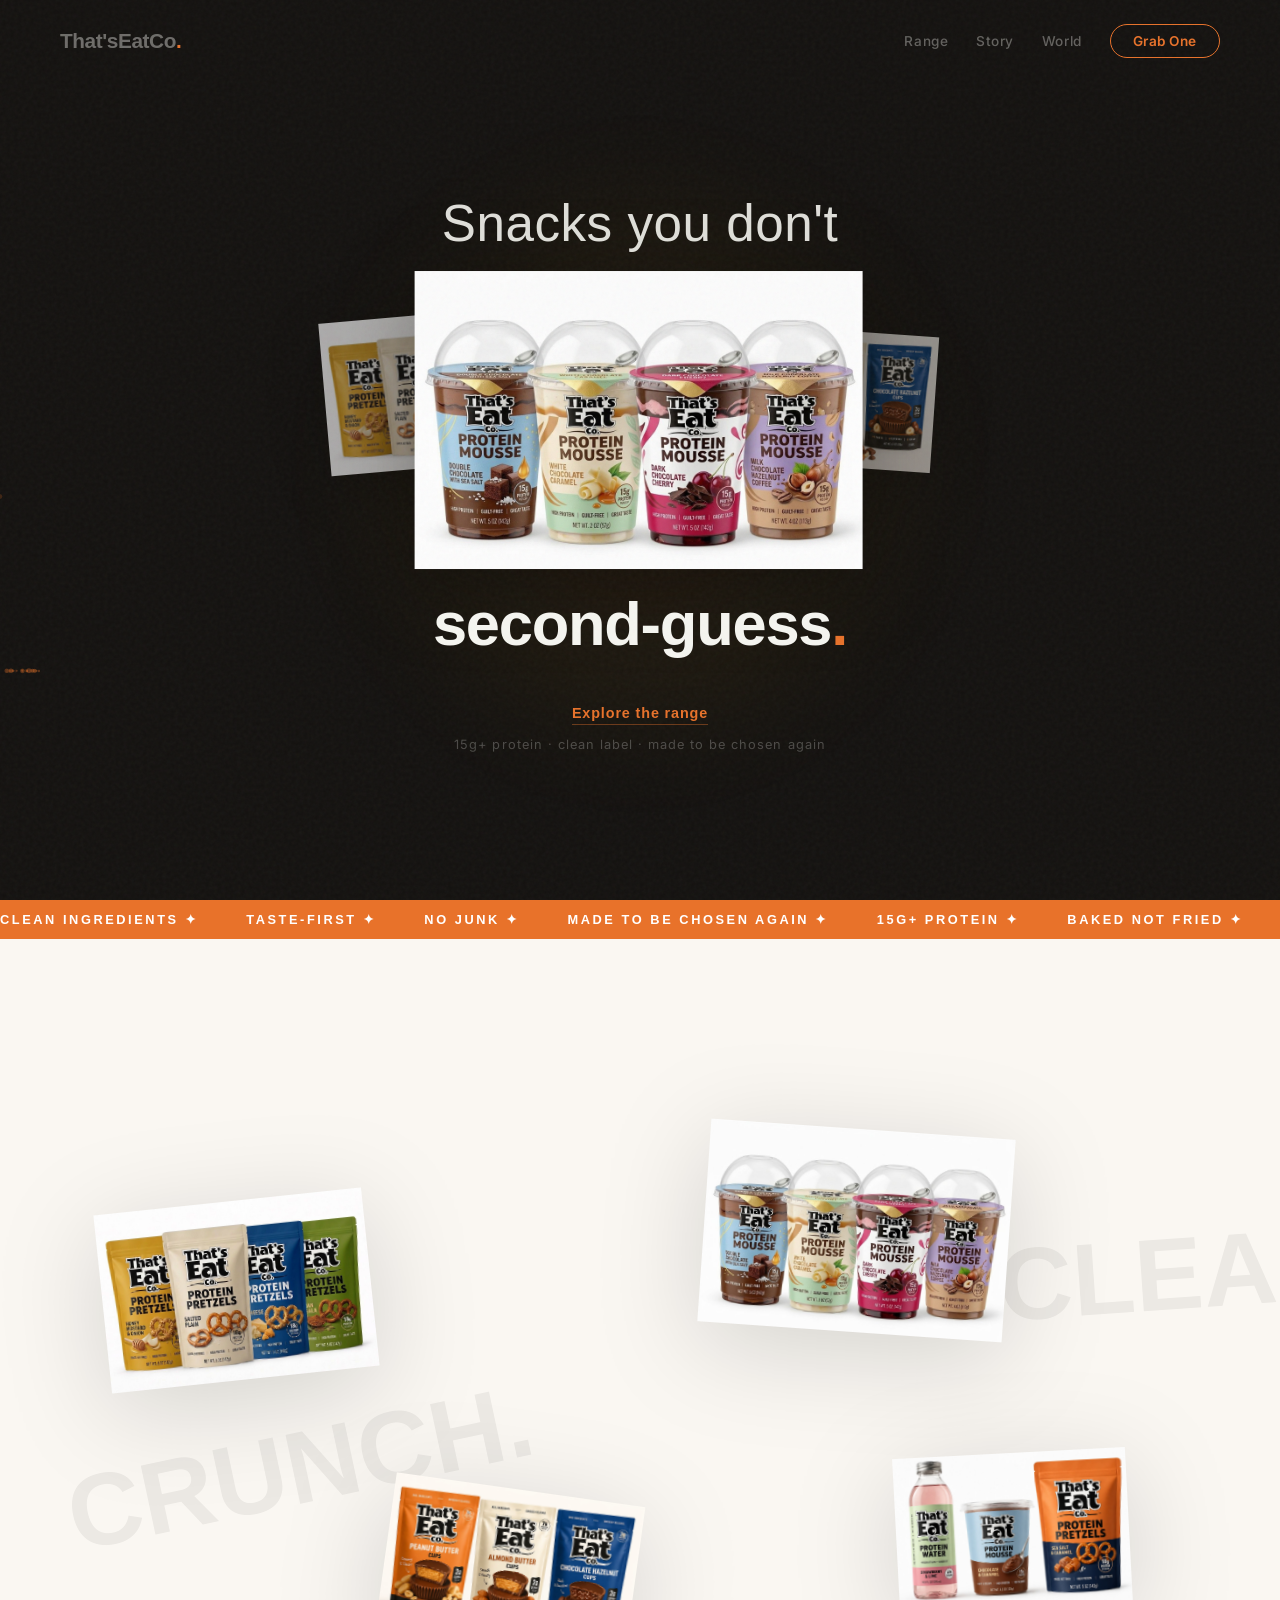
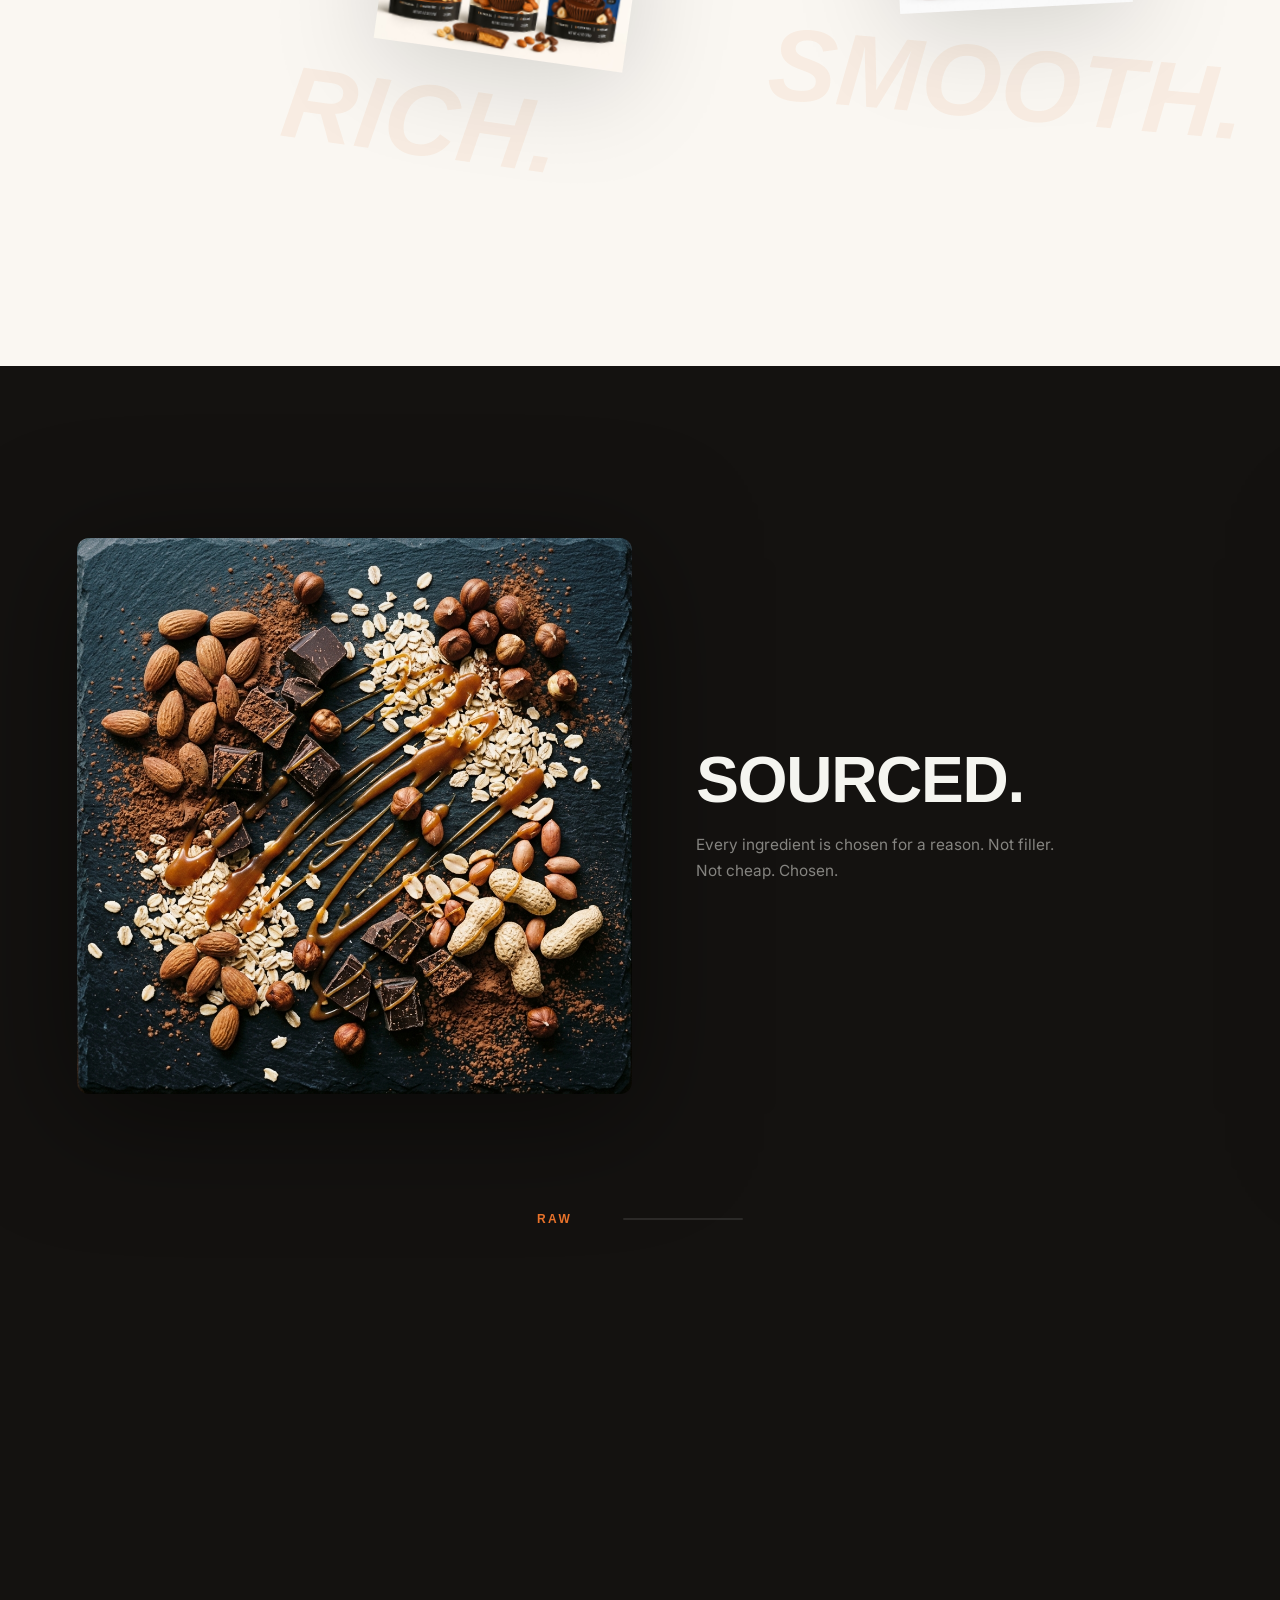
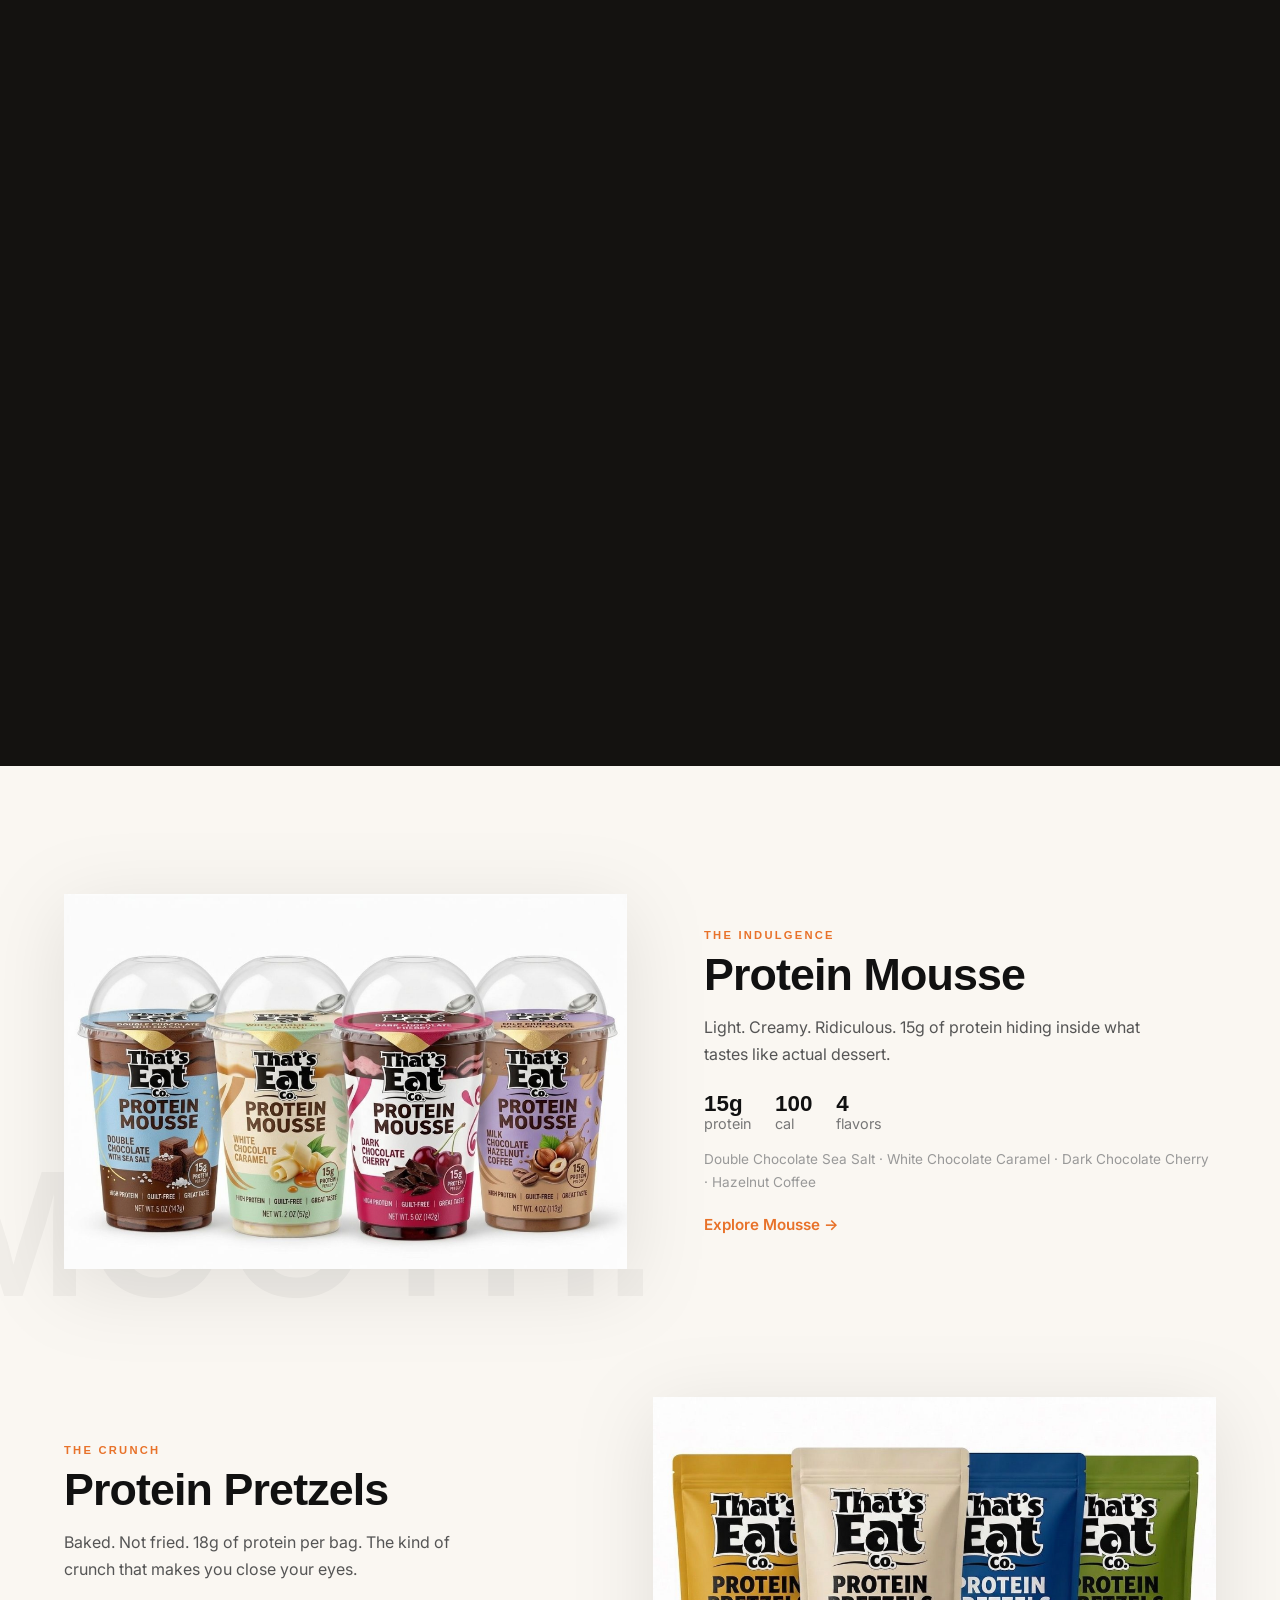
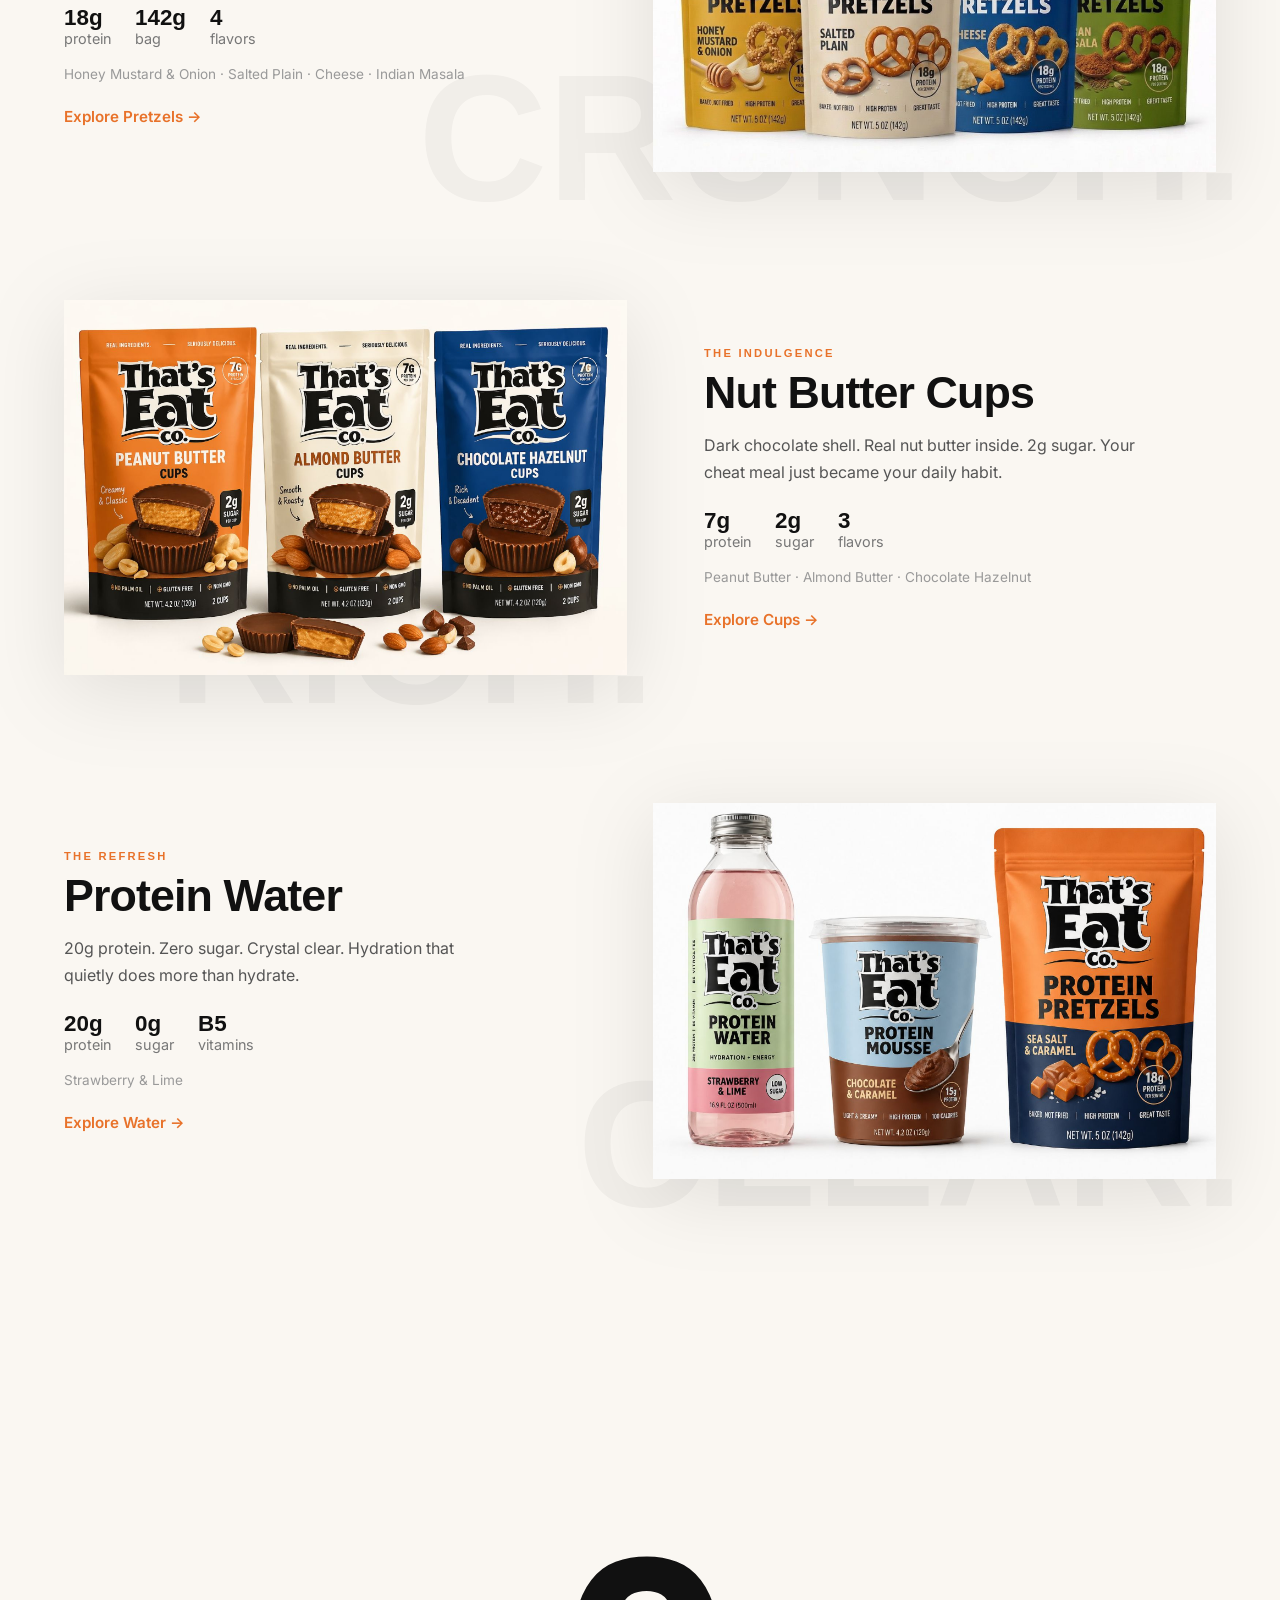
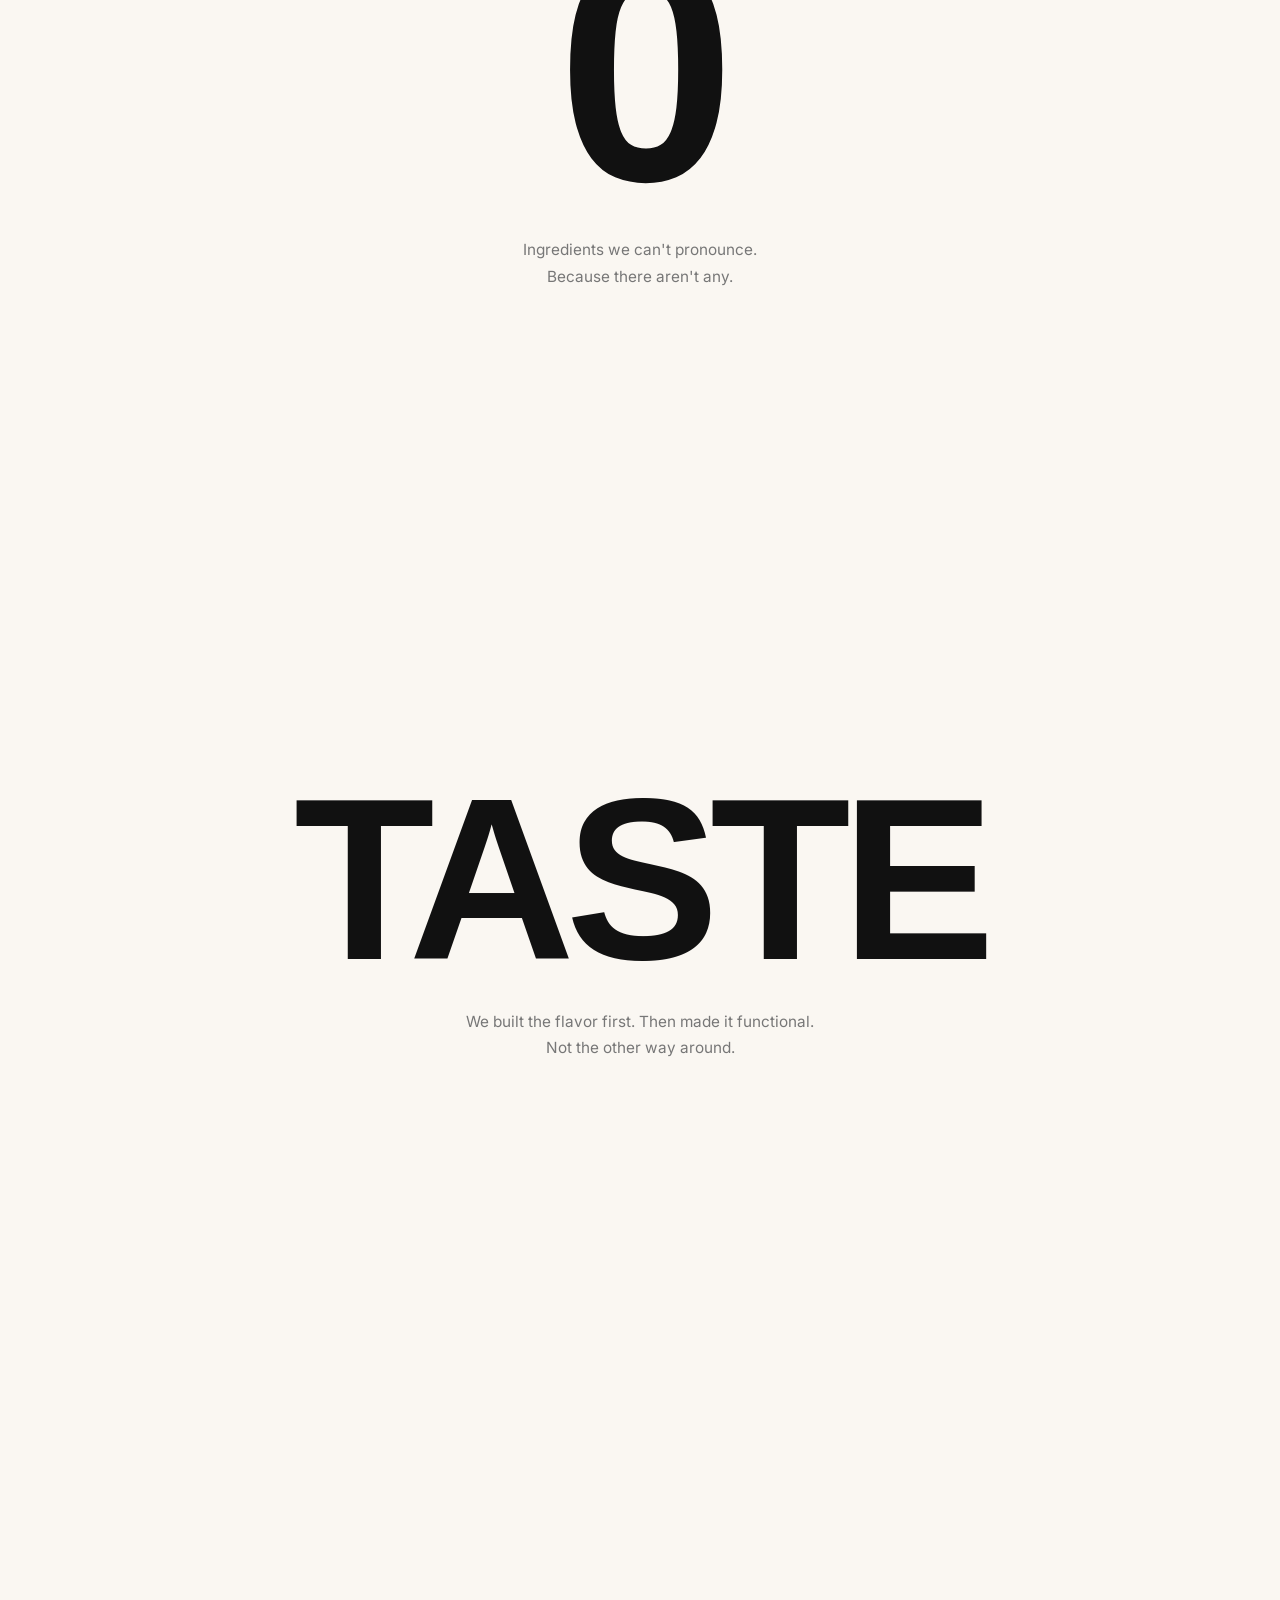
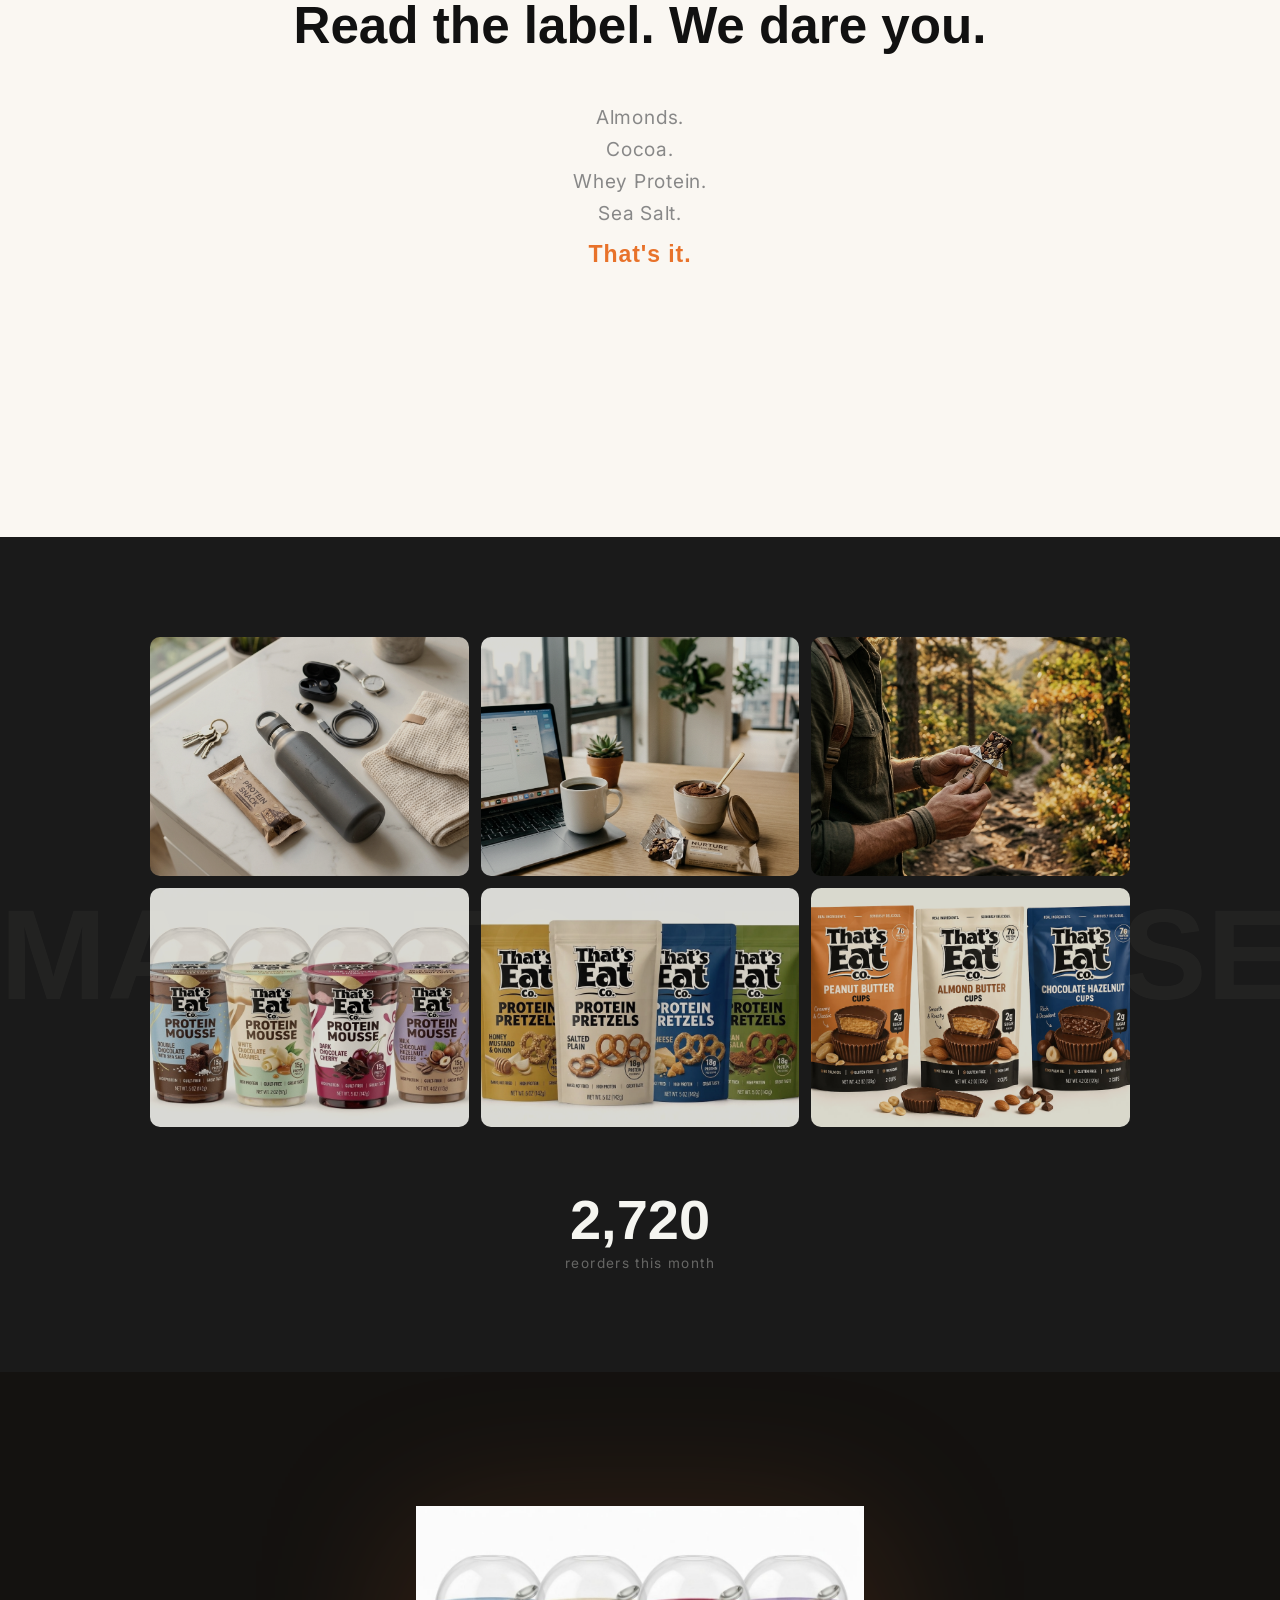
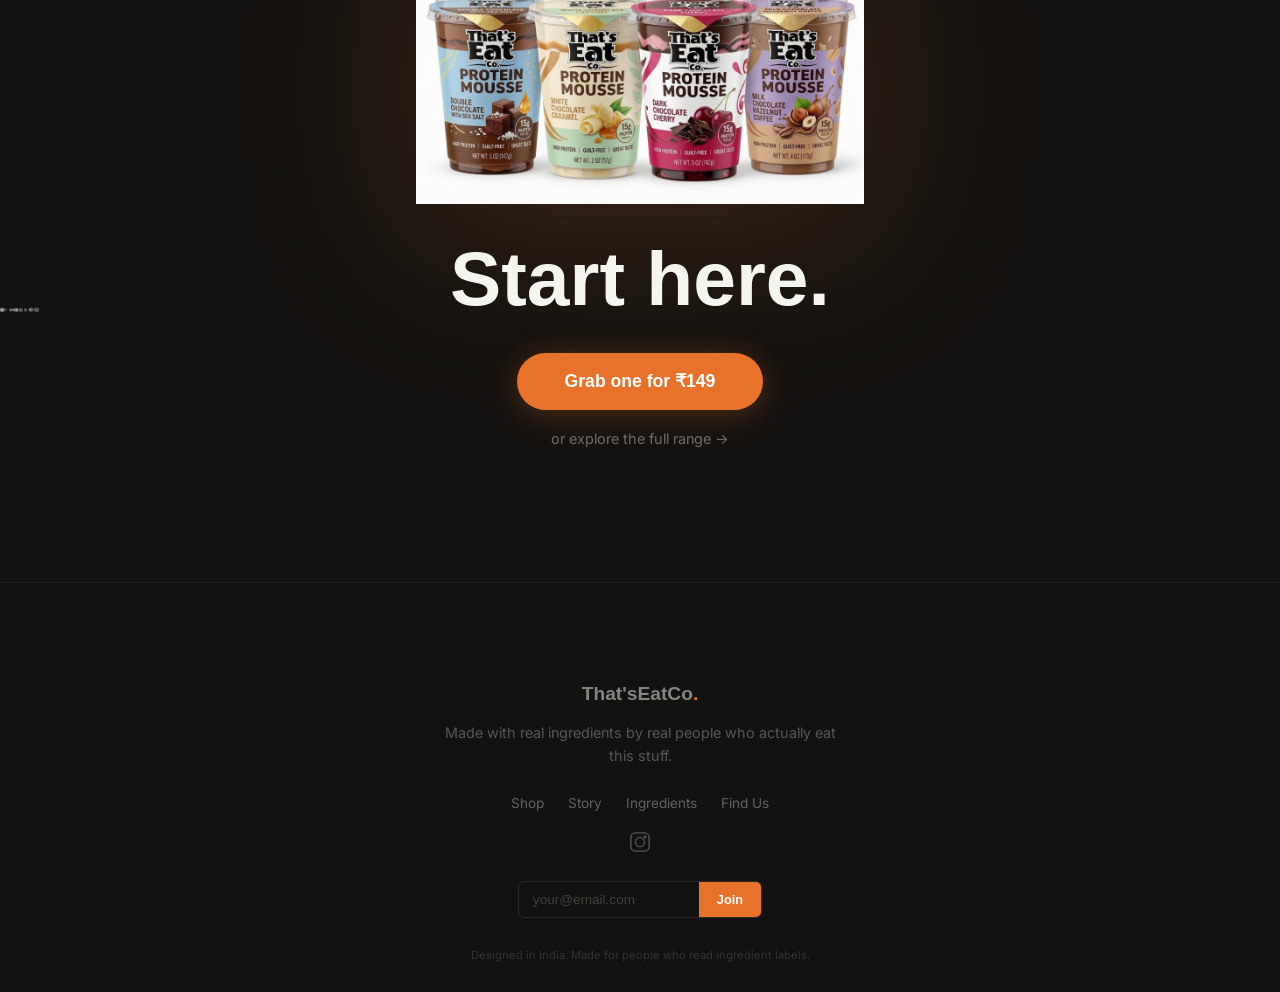
==== commit 6f461fc5: "Refine mobile responsiveness and fix horizontal scroll sticky bug and gaps" ====
--- a/index.html
+++ b/index.html
@@ -4,194 +4,241 @@
   <meta charset="UTF-8">
   <meta name="viewport" content="width=device-width, initial-scale=1.0">
   <title>That's Eat Co. — Snacks You Don't Second-Guess</title>
-  <meta name="description" content="Better-for-you snacks that deliver both taste and function. Protein mousse, pretzels, nut butter cups and more.">
+  <meta name="description" content="Better-for-you snacks that deliver both taste and function. Made to be chosen again.">
   <link rel="preconnect" href="https://fonts.googleapis.com">
   <link rel="preconnect" href="https://fonts.gstatic.com" crossorigin>
   <link href="https://fonts.googleapis.com/css2?family=Inter:wght@400;500;600;700&display=swap" rel="stylesheet">
   <link href="https://api.fontshare.com/v2/css?f[]=clash-display@400,500,600,700&display=swap" rel="stylesheet">
-  <link rel="stylesheet" href="css/styles.css">
+  <link rel="stylesheet" href="css/styles.css?v=2.1">
 </head>
 <body>
 
-  <!-- NAVBAR -->
+  <!-- NAVBAR — feels like a watermark, not a UI bar -->
   <nav class="navbar" id="navbar">
-    <div class="nav-inner">
-      <a href="#" class="nav-logo">That's<span>Eat</span>Co<span class="dot">.</span></a>
-      <ul class="nav-links">
-        <li><a href="#products">Shop</a></li>
-        <li><a href="#brand-story">Our Story</a></li>
-        <li><a href="#why-us">Why Us</a></li>
-        <li><a href="#social-proof">Reviews</a></li>
-      </ul>
-      <div class="nav-actions">
-        <a href="#cta-section" class="nav-cta">Order Now</a>
-        <button class="nav-hamburger" id="nav-hamburger" aria-label="Menu"><span></span><span></span><span></span></button>
-      </div>
-    </div>
+    <a href="#" class="nav-logo">That's<span class="logo-eat">Eat</span>Co<span class="logo-dot">.</span></a>
+    <div class="nav-right">
+      <a href="#the-range">Range</a>
+      <a href="#the-river">Story</a>
+      <a href="#the-world">World</a>
+      <a href="#the-close" class="nav-cta">Grab One</a>
+    </div>
+    <button class="nav-hamburger" id="nav-hamburger" aria-label="Menu"><span></span><span></span></button>
     <div class="mobile-menu" id="mobile-menu">
-      <ul>
-        <li><a href="#products">Shop</a></li>
-        <li><a href="#brand-story">Our Story</a></li>
-        <li><a href="#why-us">Why Us</a></li>
-        <li><a href="#social-proof">Reviews</a></li>
-        <li><a href="#cta-section" class="nav-cta">Order Now</a></li>
-      </ul>
+      <a href="#the-range">Range</a>
+      <a href="#the-river">Story</a>
+      <a href="#the-world">World</a>
+      <a href="#the-close" class="nav-cta">Grab One</a>
     </div>
   </nav>
 
-  <!-- HERO -->
-  <section class="hero" id="hero">
+  <!-- ============================================ -->
+  <!-- THE STAGE — Product as sentence              -->
+  <!-- ============================================ -->
+  <section class="the-stage" id="hero">
     <canvas id="particle-canvas"></canvas>
-    <div class="hero-content">
-      <div class="hero-text">
-        <h1 class="hero-headline reveal-text">
-          <span class="line">Snacks you</span>
-          <span class="line">don't <em>second-guess.</em></span>
-        </h1>
-        <p class="hero-sub reveal-up">Better-for-you. Better tasting. Made to be chosen again.</p>
-        <a href="#products" class="btn-primary hero-cta reveal-up">Explore the Range <svg width="20" height="20" viewBox="0 0 24 24" fill="none" stroke="currentColor" stroke-width="2"><path d="M5 12h14M12 5l7 7-7 7"/></svg></a>
-        <p class="hero-proof reveal-up">★★★★★ Loved by 4,000+ snackers</p>
-      </div>
-      <div class="hero-visual">
-        <div class="hero-glow"></div>
-        <img src="assets/products/mousse-group.png" alt="Protein Mousse" class="hero-product hero-product-main">
-        <img src="assets/products/pretzels-group.png" alt="Protein Pretzels" class="hero-product hero-product-secondary">
-        <img src="assets/products/cups-group.png" alt="Nut Butter Cups" class="hero-product hero-product-tertiary">
-      </div>
-    </div>
-  </section>
-
-  <!-- MARQUEE -->
+    <!-- The warm glow behind products -->
+    <div class="stage-glow" aria-hidden="true"></div>
+    <!-- The sentence, with the product as its center -->
+    <div class="stage-sentence">
+      <span class="stage-line-top">Snacks you don't</span>
+      <div class="stage-cluster">
+        <img src="assets/products/pretzels-group.png" alt="Protein Pretzels" class="stage-product stage-product-back-l" data-drift="0.6">
+        <img src="assets/products/cups-group.png" alt="Nut Butter Cups" class="stage-product stage-product-back-r" data-drift="0.8">
+        <img src="assets/products/mousse-group.png" alt="Protein Mousse" class="stage-product stage-product-hero" data-drift="0.25">
+      </div>
+      <span class="stage-line-bottom">second-guess<span class="stage-period">.</span></span>
+    </div>
+    <div class="stage-footer">
+      <a href="#the-range" class="stage-cta">Explore the range</a>
+      <span class="stage-proof">15g+ protein · clean label · made to be chosen again</span>
+    </div>
+  </section>
+
+  <!-- MARQUEE — brand rhythm -->
   <div class="marquee-strip">
     <div class="marquee-track">
-      <span>✦ CLEAN INGREDIENTS</span><span>✦ FUNCTIONAL NUTRITION</span><span>✦ NO JUNK</span><span>✦ TASTE-FIRST</span><span>✦ MADE TO BE CHOSEN AGAIN</span><span>✦ 15g+ PROTEIN</span><span>✦ GUILT-FREE</span><span>✦ BAKED NOT FRIED</span>
-      <span>✦ CLEAN INGREDIENTS</span><span>✦ FUNCTIONAL NUTRITION</span><span>✦ NO JUNK</span><span>✦ TASTE-FIRST</span><span>✦ MADE TO BE CHOSEN AGAIN</span><span>✦ 15g+ PROTEIN</span><span>✦ GUILT-FREE</span><span>✦ BAKED NOT FRIED</span>
+      <span>CLEAN INGREDIENTS ✦</span><span>TASTE-FIRST ✦</span><span>NO JUNK ✦</span><span>MADE TO BE CHOSEN AGAIN ✦</span><span>15g+ PROTEIN ✦</span><span>BAKED NOT FRIED ✦</span><span>GUILT-FREE ✦</span><span>REAL FOOD ✦</span>
+      <span>CLEAN INGREDIENTS ✦</span><span>TASTE-FIRST ✦</span><span>NO JUNK ✦</span><span>MADE TO BE CHOSEN AGAIN ✦</span><span>15g+ PROTEIN ✦</span><span>BAKED NOT FRIED ✦</span><span>GUILT-FREE ✦</span><span>REAL FOOD ✦</span>
     </div>
   </div>
 
-  <!-- BRAND STATEMENT -->
-  <section class="brand-story" id="brand-story">
-    <div class="brand-story-inner">
-      <div class="brand-story-text">
-        <h2 class="section-heading reveal-up">What if your snacks <em>actually</em> worked for you?</h2>
-        <p class="brand-body reveal-up">That's Eat Co. was born from one simple belief: <strong>you shouldn't have to choose</strong> between what tastes good and what's good for you.</p>
-        <p class="brand-body reveal-up">Every product we make is built on <strong>clean ingredients</strong>, functional nutrition, and flavors you'll actually crave. No compromises. No fine print. No second thoughts.</p>
-        <a href="#" class="text-link reveal-up">Read Our Story →</a>
-      </div>
-      <div class="brand-story-visual">
-        <img src="assets/products/mixed-products.png" alt="Product range" class="brand-float-img brand-img-1 reveal-up">
-        <img src="assets/textures/ingredients.png" alt="Real ingredients" class="brand-float-img brand-img-2 reveal-up">
-      </div>
-    </div>
-  </section>
-
-  <!-- HORIZONTAL SCROLL -->
-  <section class="horizontal-scroll-wrapper" id="horizontal-scroll">
+  <!-- ============================================ -->
+  <!-- MOMENT 3 — THE SPREAD                        -->
+  <!-- Products scattered, alive, tactile            -->
+  <!-- ============================================ -->
+  <section class="the-spread" id="the-spread">
+    <div class="spread-canvas">
+      <!-- Products at precise positions with personality -->
+      <img src="assets/products/pretzels-group.png" alt="Pretzels" class="spread-item spread-heavy" style="--x:8%;--y:15%;--r:-6deg;--s:0.75" data-speed="0.3">
+      <img src="assets/products/mousse-group.png" alt="Mousse" class="spread-item spread-light" style="--x:55%;--y:5%;--r:4deg;--s:0.85" data-speed="0.6">
+      <img src="assets/products/cups-group.png" alt="Cups" class="spread-item spread-medium" style="--x:30%;--y:55%;--r:8deg;--s:0.7" data-speed="0.45">
+      <img src="assets/products/mixed-products.png" alt="Mixed" class="spread-item spread-light" style="--x:70%;--y:50%;--r:-3deg;--s:0.65" data-speed="0.55">
+      <!-- Typography as texture -->
+      <span class="spread-word" style="--x:5%;--y:45%;--r:-12deg" data-speed="0.2">CRUNCH.</span>
+      <span class="spread-word spread-word-accent" style="--x:60%;--y:75%;--r:5deg" data-speed="0.35">SMOOTH.</span>
+      <span class="spread-word" style="--x:78%;--y:18%;--r:-4deg" data-speed="0.15">CLEAN.</span>
+      <span class="spread-word spread-word-accent" style="--x:22%;--y:80%;--r:8deg" data-speed="0.4">RICH.</span>
+    </div>
+  </section>
+
+  <!-- ============================================ -->
+  <!-- MOMENT 4 — THE RIVER (Horizontal Scroll)     -->
+  <!-- From ingredient to indulgence                 -->
+  <!-- ============================================ -->
+  <section class="horizontal-scroll-wrapper" id="the-river">
     <div class="horizontal-scroll-sticky">
       <div class="horizontal-scroll-track" id="h-scroll-track">
-        <div class="h-panel"><div class="h-panel-content"><span class="h-panel-number">01</span><h3 class="h-panel-title">It starts with<br>what goes in.</h3><p class="h-panel-text">Every ingredient earns its place. Real nuts. Real chocolate. Real nutrition.</p></div><div class="h-panel-visual"><img src="assets/textures/ingredients.png" alt="Ingredients"></div></div>
-        <div class="h-panel"><div class="h-panel-content"><span class="h-panel-number">02</span><h3 class="h-panel-title">No fillers.<br>No nonsense.</h3><p class="h-panel-text">Clean labels you can actually read. If it doesn't belong, it doesn't go in.</p></div><div class="h-panel-visual"><img src="assets/textures/bar-crosssection.png" alt="Bar cross-section"></div></div>
-        <div class="h-panel"><div class="h-panel-content"><span class="h-panel-number">03</span><h3 class="h-panel-title">Nutrition that<br>doesn't taste<br>like nutrition.</h3><p class="h-panel-text">15g+ protein. Zero compromise on flavor.</p></div><div class="h-panel-visual"><img src="assets/products/mousse-group.png" alt="Products"></div></div>
-        <div class="h-panel"><div class="h-panel-content"><span class="h-panel-number">04</span><h3 class="h-panel-title">From morning<br>meetings to<br>evening miles.</h3><p class="h-panel-text">Snacks that keep up with your life.</p></div><div class="h-panel-visual"><img src="assets/textures/lifestyle-gym.png" alt="Lifestyle"></div></div>
-        <div class="h-panel"><div class="h-panel-content"><span class="h-panel-number">05</span><h3 class="h-panel-title">This is<br>That's Eat Co.</h3><p class="h-panel-text">Made to be chosen again.</p><a href="#products" class="btn-primary">Shop Now →</a></div><div class="h-panel-visual"><img src="assets/products/cups-group.png" alt="Products"></div></div>
-      </div>
-      <div class="h-scroll-progress"><div class="h-scroll-progress-bar" id="h-progress-bar"></div></div>
-    </div>
-  </section>
-
-  <!-- PRODUCT SHOWCASE -->
-  <section class="products" id="products">
-    <div class="products-header"><h2 class="section-heading reveal-up">The Range</h2><p class="section-sub reveal-up">Every product. One promise. Real ingredients, real taste.</p></div>
-    <div class="product-row reveal-up">
-      <div class="product-row-image"><div class="product-accent" style="background:linear-gradient(135deg,#8B6914,#C49A2A)"></div><img src="assets/products/mousse-group.png" alt="Protein Mousse"></div>
-      <div class="product-row-info"><span class="product-tag">Indulgent</span><h3 class="product-name">Protein Mousse</h3><p class="product-desc">Dessert, but make it functional. Light, creamy, 15g protein per cup.</p><ul class="product-benefits"><li>⚡ 15g Protein</li><li>✦ Guilt-Free</li><li>♥ 4 Flavors</li></ul><p class="product-flavors">Double Chocolate Sea Salt · White Chocolate Caramel · Dark Chocolate Cherry · Hazelnut Coffee</p><a href="#" class="text-link">Shop Mousse →</a></div>
-    </div>
-    <div class="product-row product-row-reverse reveal-up">
-      <div class="product-row-image"><div class="product-accent" style="background:linear-gradient(135deg,#D4960A,#E8A832)"></div><img src="assets/products/pretzels-group.png" alt="Protein Pretzels"></div>
-      <div class="product-row-info"><span class="product-tag">Crunchy</span><h3 class="product-name">Protein Pretzels</h3><p class="product-desc">Crunch with a purpose. Baked, not fried, 18g protein per serving.</p><ul class="product-benefits"><li>⚡ 18g Protein</li><li>✦ Baked, Not Fried</li><li>♥ 4 Bold Flavors</li></ul><p class="product-flavors">Honey Mustard & Onion · Salted Plain · Cheese · Indian Masala</p><a href="#" class="text-link">Shop Pretzels →</a></div>
-    </div>
-    <div class="product-row reveal-up">
-      <div class="product-row-image"><div class="product-accent" style="background:linear-gradient(135deg,#E8722A,#F5923E)"></div><img src="assets/products/cups-group.png" alt="Nut Butter Cups"></div>
-      <div class="product-row-info"><span class="product-tag">Indulgent</span><h3 class="product-name">Nut Butter Cups</h3><p class="product-desc">Real nut butter, dark chocolate shell, just 2g sugar per cup.</p><ul class="product-benefits"><li>⚡ 7g Protein</li><li>✦ 2g Sugar</li><li>♥ No Palm Oil</li></ul><p class="product-flavors">Peanut Butter · Almond Butter · Chocolate Hazelnut</p><a href="#" class="text-link">Shop Cups →</a></div>
-    </div>
-    <div class="product-row product-row-reverse reveal-up">
-      <div class="product-row-image"><div class="product-accent" style="background:linear-gradient(135deg,#B8D4C2,#8BC5A0)"></div><img src="assets/products/mixed-products.png" alt="Protein Water"></div>
-      <div class="product-row-info"><span class="product-tag">Refreshing</span><h3 class="product-name">Protein Water</h3><p class="product-desc">Hydration that does more. Crystal clear, zero sugar, 20g protein.</p><ul class="product-benefits"><li>⚡ 20g Protein</li><li>✦ Low Sugar</li><li>♥ B5 Vitamins</li></ul><p class="product-flavors">Strawberry & Lime</p><a href="#" class="text-link">Shop Water →</a></div>
-    </div>
-  </section>
-
-  <!-- WHY US -->
-  <section class="why-us" id="why-us">
-    <div class="why-us-inner">
-      <div class="why-pillar reveal-up">
-        <div class="pillar-icon"><svg viewBox="0 0 80 80" fill="none" stroke="currentColor" stroke-width="2"><path class="draw-path" d="M40 10C30 20 15 25 15 40C15 55 25 65 40 70C55 65 65 55 65 40C65 25 50 20 40 10Z"/><path class="draw-path" d="M40 30L40 50M35 40C35 35 40 30 40 30C40 30 45 35 45 40"/></svg></div>
-        <span class="pillar-stat" data-target="0">0</span><span class="pillar-label">Junk Ingredients</span><p class="pillar-desc">Every label reads like a recipe, not a chemistry textbook.</p>
-      </div>
-      <div class="why-pillar reveal-up">
-        <div class="pillar-icon"><svg viewBox="0 0 80 80" fill="none" stroke="currentColor" stroke-width="2"><circle class="draw-path" cx="40" cy="40" r="25"/><path class="draw-path" d="M30 40L37 47L52 32"/></svg></div>
-        <span class="pillar-stat" data-target="15">0</span><span class="pillar-unit">g+ Protein</span><span class="pillar-label">In Every Product</span><p class="pillar-desc">Protein, fiber, and function in every single bite.</p>
-      </div>
-      <div class="why-pillar reveal-up">
-        <div class="pillar-icon"><svg viewBox="0 0 80 80" fill="none" stroke="currentColor" stroke-width="2"><path class="draw-path" d="M25 30Q40 15 55 30Q55 50 40 60Q25 50 25 30Z"/><path class="draw-path" d="M35 38Q40 42 45 38"/></svg></div>
-        <span class="pillar-stat" data-target="100">0</span><span class="pillar-unit">%</span><span class="pillar-label">Crave-Worthy</span><p class="pillar-desc">If it doesn't taste amazing, it doesn't ship.</p>
-      </div>
-    </div>
-    <p class="why-tagline reveal-up">We don't make health food.<br>We make food that <em>happens</em> to be healthy.</p>
-  </section>
-
-  <!-- SOCIAL PROOF -->
-  <section class="social-proof" id="social-proof">
-    <h2 class="section-heading reveal-up">Real People. Real Snacking.</h2>
-    <div class="lifestyle-mosaic reveal-up">
-      <div class="mosaic-item mosaic-large"><img src="assets/textures/lifestyle-gym.png" alt="Gym"></div>
-      <div class="mosaic-item"><img src="assets/textures/lifestyle-desk.png" alt="Desk"></div>
-      <div class="mosaic-item"><img src="assets/textures/lifestyle-outdoor.png" alt="Outdoor"></div>
-      <div class="mosaic-item"><img src="assets/products/mousse-group.png" alt="Mousse"></div>
-      <div class="mosaic-item mosaic-tall"><img src="assets/products/pretzels-group.png" alt="Pretzels"></div>
-    </div>
-    <div class="reviews-carousel reveal-up">
-      <div class="reviews-track" id="reviews-track">
-        <div class="review-card"><div class="review-stars">★★★★★</div><p>"Finally, a protein bar that doesn't taste like cardboard."</p><span class="review-author">— Priya M. <span class="verified">Verified</span></span></div>
-        <div class="review-card"><div class="review-stars">★★★★★</div><p>"The mousse is insane. I eat it for dessert every night."</p><span class="review-author">— Arjun K. <span class="verified">Verified</span></span></div>
-        <div class="review-card"><div class="review-stars">★★★★★</div><p>"My gym bag staple. Clean, tasty, no bloating."</p><span class="review-author">— Sneha R. <span class="verified">Verified</span></span></div>
-        <div class="review-card"><div class="review-stars">★★★★★</div><p>"Switched from other brands and never looked back."</p><span class="review-author">— Rohan D. <span class="verified">Verified</span></span></div>
-        <div class="review-card"><div class="review-stars">★★★★★</div><p>"The pretzels are dangerously good. Indian Masala is fire."</p><span class="review-author">— Meera S. <span class="verified">Verified</span></span></div>
-        <div class="review-card"><div class="review-stars">★★★★★</div><p>"Finally, a protein bar that doesn't taste like cardboard."</p><span class="review-author">— Priya M. <span class="verified">Verified</span></span></div>
-        <div class="review-card"><div class="review-stars">★★★★★</div><p>"The mousse is insane. I eat it for dessert every night."</p><span class="review-author">— Arjun K. <span class="verified">Verified</span></span></div>
-        <div class="review-card"><div class="review-stars">★★★★★</div><p>"My gym bag staple. Clean, tasty, no bloating."</p><span class="review-author">— Sneha R. <span class="verified">Verified</span></span></div>
-      </div>
-    </div>
-  </section>
-
-  <!-- CTA -->
-  <section class="cta-section" id="cta-section">
+        <div class="h-panel river-panel">
+          <div class="river-text"><span class="river-chapter">SOURCED.</span><p>Every ingredient is chosen for a reason. Not filler. Not cheap. Chosen.</p></div>
+          <div class="river-visual"><img src="assets/textures/ingredients.png" alt="Raw ingredients"></div>
+        </div>
+        <div class="h-panel river-panel">
+          <div class="river-text"><span class="river-chapter">CRAFTED.</span><p>We obsess over texture, taste, and nutrition in that order.</p></div>
+          <div class="river-visual"><img src="assets/textures/bar-crosssection.png" alt="Crafted"></div>
+        </div>
+        <div class="h-panel river-panel">
+          <div class="river-text"><span class="river-chapter">OBSESSED OVER.</span><p>52 iterations of our mousse recipe. 38 for the pretzels. We stopped counting the cups.</p></div>
+          <div class="river-visual"><img src="assets/products/mousse-group.png" alt="Products"></div>
+        </div>
+        <div class="h-panel river-panel">
+          <div class="river-text"><span class="river-chapter">PERFECTED.</span><p>Not packaged nutrition. Real food. Uncompromised.</p><a href="#the-range" class="river-cta">See what we made →</a></div>
+          <div class="river-visual"><img src="assets/products/cups-group.png" alt="Final products"></div>
+        </div>
+      </div>
+      <!-- Progress word that morphs -->
+      <div class="river-progress"><span id="river-progress-word">RAW</span><div class="river-progress-bar"><div class="river-progress-fill" id="h-progress-bar"></div></div></div>
+    </div>
+  </section>
+
+  <!-- ============================================ -->
+  <!-- MOMENT 5 — THE RANGE (Editorial Products)    -->
+  <!-- ============================================ -->
+  <section class="the-range" id="the-range">
+    <!-- Product 1: Mousse — hero treatment -->
+    <div class="range-item reveal-up">
+      <div class="range-item-visual">
+        <img src="assets/products/mousse-group.png" alt="Protein Mousse">
+        <span class="range-texture-word">SMOOTH.</span>
+      </div>
+      <div class="range-item-info">
+        <span class="range-label">THE INDULGENCE</span>
+        <h3 class="range-name">Protein Mousse</h3>
+        <p class="range-desc">Light. Creamy. Ridiculous. 15g of protein hiding inside what tastes like actual dessert.</p>
+        <div class="range-stats"><span><b>15g</b> protein</span><span><b>100</b> cal</span><span><b>4</b> flavors</span></div>
+        <p class="range-flavors">Double Chocolate Sea Salt · White Chocolate Caramel · Dark Chocolate Cherry · Hazelnut Coffee</p>
+        <a href="#" class="range-link">Explore Mousse →</a>
+      </div>
+    </div>
+    <!-- Product 2: Pretzels -->
+    <div class="range-item range-item-reverse reveal-up">
+      <div class="range-item-visual">
+        <img src="assets/products/pretzels-group.png" alt="Protein Pretzels">
+        <span class="range-texture-word">CRUNCH.</span>
+      </div>
+      <div class="range-item-info">
+        <span class="range-label">THE CRUNCH</span>
+        <h3 class="range-name">Protein Pretzels</h3>
+        <p class="range-desc">Baked. Not fried. 18g of protein per bag. The kind of crunch that makes you close your eyes.</p>
+        <div class="range-stats"><span><b>18g</b> protein</span><span><b>142g</b> bag</span><span><b>4</b> flavors</span></div>
+        <p class="range-flavors">Honey Mustard & Onion · Salted Plain · Cheese · Indian Masala</p>
+        <a href="#" class="range-link">Explore Pretzels →</a>
+      </div>
+    </div>
+    <!-- Product 3: Cups -->
+    <div class="range-item reveal-up">
+      <div class="range-item-visual">
+        <img src="assets/products/cups-group.png" alt="Nut Butter Cups">
+        <span class="range-texture-word">RICH.</span>
+      </div>
+      <div class="range-item-info">
+        <span class="range-label">THE INDULGENCE</span>
+        <h3 class="range-name">Nut Butter Cups</h3>
+        <p class="range-desc">Dark chocolate shell. Real nut butter inside. 2g sugar. Your cheat meal just became your daily habit.</p>
+        <div class="range-stats"><span><b>7g</b> protein</span><span><b>2g</b> sugar</span><span><b>3</b> flavors</span></div>
+        <p class="range-flavors">Peanut Butter · Almond Butter · Chocolate Hazelnut</p>
+        <a href="#" class="range-link">Explore Cups →</a>
+      </div>
+    </div>
+    <!-- Product 4: Water -->
+    <div class="range-item range-item-reverse reveal-up">
+      <div class="range-item-visual">
+        <img src="assets/products/mixed-products.png" alt="Protein Water">
+        <span class="range-texture-word">CLEAR.</span>
+      </div>
+      <div class="range-item-info">
+        <span class="range-label">THE REFRESH</span>
+        <h3 class="range-name">Protein Water</h3>
+        <p class="range-desc">20g protein. Zero sugar. Crystal clear. Hydration that quietly does more than hydrate.</p>
+        <div class="range-stats"><span><b>20g</b> protein</span><span><b>0g</b> sugar</span><span><b>B5</b> vitamins</span></div>
+        <p class="range-flavors">Strawberry & Lime</p>
+        <a href="#" class="range-link">Explore Water →</a>
+      </div>
+    </div>
+  </section>
+
+  <!-- ============================================ -->
+  <!-- MOMENT 5B — THE CASE (Confrontations)        -->
+  <!-- ============================================ -->
+  <section class="the-case">
+    <div class="confrontation reveal-up" id="confront-1">
+      <span class="confront-big">0</span>
+      <p class="confront-line">Ingredients we can't pronounce.<br>Because there aren't any.</p>
+    </div>
+    <div class="confrontation reveal-up" id="confront-2">
+      <span class="confront-big confront-taste" id="taste-word">TASTE</span>
+      <p class="confront-line">We built the flavor first. Then made it functional.<br>Not the other way around.</p>
+    </div>
+    <div class="confrontation reveal-up" id="confront-3">
+      <p class="confront-dare">Read the label. We dare you.</p>
+      <div class="confront-ingredients" id="ingredient-reveal">
+        <span>Almonds.</span><span>Cocoa.</span><span>Whey Protein.</span><span>Sea Salt.</span><span class="confront-thatsit">That's it.</span>
+      </div>
+    </div>
+  </section>
+
+  <!-- ============================================ -->
+  <!-- MOMENT 6 — THE WORLD                         -->
+  <!-- ============================================ -->
+  <section class="the-world" id="the-world">
+    <div class="world-mosaic">
+      <div class="world-img" style="--dx:-0.3"><img src="assets/textures/lifestyle-gym.png" alt=""></div>
+      <div class="world-img" style="--dx:0.2"><img src="assets/textures/lifestyle-desk.png" alt=""></div>
+      <div class="world-img" style="--dx:-0.15"><img src="assets/textures/lifestyle-outdoor.png" alt=""></div>
+      <div class="world-img" style="--dx:0.25"><img src="assets/products/mousse-group.png" alt=""></div>
+      <div class="world-img" style="--dx:-0.4"><img src="assets/products/pretzels-group.png" alt=""></div>
+      <div class="world-img" style="--dx:0.1"><img src="assets/products/cups-group.png" alt=""></div>
+    </div>
+    <div class="world-mantra" aria-hidden="true">
+      <span>MADE TO BE CHOSEN AGAIN.&nbsp;&nbsp;&nbsp;</span><span>MADE TO BE CHOSEN AGAIN.&nbsp;&nbsp;&nbsp;</span><span>MADE TO BE CHOSEN AGAIN.&nbsp;&nbsp;&nbsp;</span><span>MADE TO BE CHOSEN AGAIN.&nbsp;&nbsp;&nbsp;</span>
+    </div>
+    <div class="world-counter reveal-up"><span class="counter-num" data-target="4127">0</span><span class="counter-label">reorders this month</span></div>
+  </section>
+
+  <!-- ============================================ -->
+  <!-- MOMENT 7 — THE CLOSE                         -->
+  <!-- ============================================ -->
+  <section class="the-close" id="the-close">
     <canvas id="cta-particles"></canvas>
-    <div class="cta-content">
-      <h2 class="cta-headline reveal-up">Made to be<br>chosen again.</h2>
-      <p class="cta-sub reveal-up">Try That's Eat Co. Once. That's all it takes.</p>
-      <a href="#products" class="btn-cta-white reveal-up">Shop the Range</a>
-      <a href="#why-us" class="cta-secondary reveal-up">Learn more about our ingredients →</a>
-    </div>
-  </section>
-
-  <!-- FOOTER -->
-  <footer class="site-footer">
-    <div class="footer-inner">
-      <div class="footer-col footer-brand">
-        <a href="#" class="footer-logo">That's<span>Eat</span>Co<span class="dot">.</span></a>
-        <p class="footer-tagline">Made to be chosen again.</p>
-        <div class="footer-social">
-          <a href="#" aria-label="Instagram"><svg width="20" height="20" viewBox="0 0 24 24" fill="none" stroke="currentColor" stroke-width="2"><rect x="2" y="2" width="20" height="20" rx="5"/><circle cx="12" cy="12" r="5"/><circle cx="17.5" cy="6.5" r="1.5" fill="currentColor" stroke="none"/></svg></a>
-          <a href="#" aria-label="Twitter"><svg width="20" height="20" viewBox="0 0 24 24" fill="currentColor"><path d="M18.244 2.25h3.308l-7.227 8.26 8.502 11.24H16.17l-5.214-6.817L4.99 21.75H1.68l7.73-8.835L1.254 2.25H8.08l4.713 6.231zm-1.161 17.52h1.833L7.084 4.126H5.117z"/></svg></a>
-        </div>
-      </div>
-      <div class="footer-col"><h4>Shop</h4><ul><li><a href="#">Protein Mousse</a></li><li><a href="#">Protein Pretzels</a></li><li><a href="#">Nut Butter Cups</a></li><li><a href="#">Protein Water</a></li></ul></div>
-      <div class="footer-col"><h4>Company</h4><ul><li><a href="#">Our Story</a></li><li><a href="#">Ingredients</a></li><li><a href="#">FAQ</a></li><li><a href="#">Contact</a></li></ul></div>
-      <div class="footer-col"><h4>Stay in the loop</h4><p class="newsletter-text">Get early access, new flavors & exclusive drops.</p><form class="newsletter-form" onsubmit="return false"><input type="email" placeholder="your@email.com" aria-label="Email"><button type="submit">Join</button></form></div>
-    </div>
-    <div class="footer-bottom"><p>&copy; 2026 That's Eat Co. All rights reserved.</p><div class="footer-legal"><a href="#">Privacy</a><a href="#">Terms</a></div></div>
+    <img src="assets/products/mousse-group.png" alt="Protein Mousse" class="close-product">
+    <h2 class="close-headline reveal-up">Start here.</h2>
+    <a href="#" class="close-cta reveal-up">Grab one for ₹149</a>
+    <a href="#the-range" class="close-secondary reveal-up">or explore the full range →</a>
+  </section>
+
+  <!-- ============================================ -->
+  <!-- MOMENT 8 — THE ECHO (Footer)                 -->
+  <!-- ============================================ -->
+  <footer class="the-echo">
+    <a href="#" class="echo-logo">That's<span>Eat</span>Co<span class="logo-dot">.</span></a>
+    <p class="echo-line">Made with real ingredients by real people who actually eat this stuff.</p>
+    <div class="echo-links">
+      <a href="#">Shop</a><a href="#">Story</a><a href="#">Ingredients</a><a href="#">Find Us</a>
+    </div>
+    <div class="echo-social"><a href="#" aria-label="Instagram"><svg width="22" height="22" viewBox="0 0 24 24" fill="none" stroke="currentColor" stroke-width="1.5"><rect x="2" y="2" width="20" height="20" rx="5"/><circle cx="12" cy="12" r="5"/><circle cx="17.5" cy="6.5" r="1.5" fill="currentColor" stroke="none"/></svg></a></div>
+    <form class="echo-email" onsubmit="return false"><input type="email" placeholder="your@email.com" aria-label="Email"><button type="submit">Join</button></form>
+    <p class="echo-fine">Designed in India. Made for people who read ingredient labels.</p>
   </footer>
 
-  <script src="js/main.js"></script>
+  <script src="js/main.js?v=2.1"></script>
 </body>
 </html>
--- a/css/styles.css
+++ b/css/styles.css
@@ -1,245 +1,220 @@
-/* ===== RESET & BASE ===== */
+/* ===== RESET ===== */
 *,*::before,*::after{margin:0;padding:0;box-sizing:border-box}
 :root{
-  --dark:#1A1A1A;--darker:#111111;
+  --black:#141210;--dark:#1A1A1A;--darker:#111;
   --cream:#FAF7F2;--stone:#E8E2D9;
   --coral:#E8722A;--coral-deep:#D4600F;
   --amber:#D4960A;--gold:#F5A623;
-  --lime:#A8E06C;--mint:#B8D4C2;
-  --navy:#1B3D6F;--cherry:#9B2D5E;
-  --lavender:#9B8EC4;
-  --text-light:#F5F5F0;--text-dark:#111111;
-  --font-display:'Clash Display',sans-serif;
-  --font-body:'Inter',sans-serif;
-}
-html{scroll-behavior:smooth;overflow-x:hidden}
-body{font-family:var(--font-body);color:var(--text-dark);background:var(--cream);overflow-x:hidden;-webkit-font-smoothing:antialiased}
-img{max-width:100%;height:auto;display:block}
+  --text-light:#F5F5F0;--text-dark:#111;
+  --ff-display:'Clash Display',sans-serif;
+  --ff-body:'Inter',sans-serif;
+}
+html{scroll-behavior:smooth}
+body{font-family:var(--ff-body);color:var(--text-dark);background:var(--black);-webkit-font-smoothing:antialiased}
+img{max-width:100%;display:block}
 a{text-decoration:none;color:inherit}
 ul{list-style:none}
 
+/* ===== GRAIN OVERLAY ===== */
+body::after{content:'';position:fixed;inset:0;z-index:9999;pointer-events:none;opacity:.04;
+  background-image:url("data:image/svg+xml,%3Csvg viewBox='0 0 256 256' xmlns='http://www.w3.org/2000/svg'%3E%3Cfilter id='n'%3E%3CfeTurbulence type='fractalNoise' baseFrequency='0.9' numOctaves='4' stitchTiles='stitch'/%3E%3C/filter%3E%3Crect width='100%25' height='100%25' filter='url(%23n)'/%3E%3C/svg%3E");
+}
+
 /* ===== NAVBAR ===== */
-.navbar{position:fixed;top:0;left:0;width:100%;z-index:1000;padding:0 clamp(20px,4vw,60px);transition:background .4s,box-shadow .4s,padding .3s}
-.navbar.scrolled{background:rgba(250,247,242,.95);backdrop-filter:blur(12px);box-shadow:0 2px 20px rgba(0,0,0,.08)}
-.nav-inner{display:flex;align-items:center;justify-content:space-between;height:72px;max-width:1400px;margin:0 auto}
-.nav-logo{font-family:var(--font-display);font-size:1.6rem;font-weight:700;color:#fff;transition:color .4s}
-.navbar.scrolled .nav-logo{color:var(--text-dark)}
-.nav-logo span{font-weight:800}
-.nav-logo .dot{color:var(--coral);font-size:2rem;line-height:0}
-.nav-links{display:flex;gap:32px}
-.nav-links a{font-size:.95rem;font-weight:500;color:rgba(255,255,255,.85);position:relative;transition:color .3s}
-.navbar.scrolled .nav-links a{color:var(--text-dark)}
-.nav-links a::after{content:'';position:absolute;bottom:-4px;left:0;width:0;height:2px;background:var(--coral);transition:width .3s}
-.nav-links a:hover::after{width:100%}
-.nav-links a:hover{color:#fff}
-.navbar.scrolled .nav-links a:hover{color:var(--coral)}
-.nav-cta{display:inline-block;padding:10px 28px;border-radius:50px;background:var(--coral);color:#fff;font-weight:600;font-size:.9rem;transition:transform .3s,box-shadow .3s}
-.nav-cta:hover{transform:scale(1.05);box-shadow:0 4px 20px rgba(232,114,42,.4)}
-.nav-hamburger{display:none;background:none;border:none;cursor:pointer;flex-direction:column;gap:5px;padding:5px}
-.nav-hamburger span{display:block;width:24px;height:2px;background:#fff;transition:all .3s}
-.navbar.scrolled .nav-hamburger span{background:var(--text-dark)}
-.nav-hamburger.active span:nth-child(1){transform:rotate(45deg) translate(5px,5px)}
-.nav-hamburger.active span:nth-child(2){opacity:0}
-.nav-hamburger.active span:nth-child(3){transform:rotate(-45deg) translate(5px,-5px)}
-.mobile-menu{display:none;position:absolute;top:72px;left:0;width:100%;background:var(--cream);padding:20px;box-shadow:0 10px 30px rgba(0,0,0,.1)}
-.mobile-menu.active{display:block}
-.mobile-menu ul{display:flex;flex-direction:column;gap:16px;align-items:center}
-.mobile-menu a{font-size:1.1rem;font-weight:500;color:var(--text-dark)}
-.mobile-menu .nav-cta{margin-top:8px}
-
-/* ===== HERO ===== */
-.hero{position:relative;min-height:100vh;background:var(--dark);display:flex;align-items:center;overflow:hidden;padding:100px clamp(20px,5vw,80px) 60px}
-#particle-canvas{position:absolute;inset:0;width:100%;height:100%;z-index:1;pointer-events:none}
-.hero-content{position:relative;z-index:2;display:flex;align-items:center;gap:40px;max-width:1400px;margin:0 auto;width:100%}
-.hero-text{flex:0 0 45%;max-width:600px}
-.hero-headline{font-family:var(--font-display);font-size:clamp(2.8rem,6vw,5.5rem);font-weight:700;color:var(--text-light);line-height:1.05;letter-spacing:-.02em}
-.hero-headline .line{display:block}
-.hero-headline em{color:var(--coral);font-style:normal}
-.hero-sub{font-size:clamp(1rem,1.3vw,1.25rem);color:rgba(245,245,240,.7);margin-top:24px;line-height:1.6}
-.hero-cta{margin-top:32px}
-.hero-proof{margin-top:20px;font-size:.9rem;color:rgba(245,245,240,.5);letter-spacing:.02em}
-.hero-proof::first-letter{color:var(--gold)}
-.hero-visual{flex:1;position:relative;display:flex;justify-content:center;align-items:center;min-height:500px}
-.hero-glow{position:absolute;width:500px;height:500px;border-radius:50%;background:radial-gradient(circle,rgba(232,114,42,.3) 0%,rgba(212,150,10,.15) 40%,transparent 70%);filter:blur(60px);animation:glowPulse 6s ease-in-out infinite}
-@keyframes glowPulse{0%,100%{transform:scale(1);opacity:.7}50%{transform:scale(1.15);opacity:1}}
-.hero-product{position:absolute;filter:drop-shadow(0 20px 40px rgba(0,0,0,.4))}
-.hero-product-main{width:clamp(350px,40vw,600px);z-index:3;animation:heroFloat 4s ease-in-out infinite}
-.hero-product-secondary{width:clamp(200px,22vw,320px);z-index:2;right:-5%;top:60%;transform:rotate(5deg);animation:heroFloat 4.5s ease-in-out infinite .5s;opacity:.85}
-.hero-product-tertiary{width:clamp(180px,20vw,280px);z-index:2;left:-5%;bottom:5%;transform:rotate(-8deg);animation:heroFloat 5s ease-in-out infinite 1s;opacity:.8}
-@keyframes heroFloat{0%,100%{transform:translateY(0) rotate(var(--r,0deg))}50%{transform:translateY(-15px) rotate(var(--r,0deg))}}
-.hero-product-secondary{--r:5deg}
-.hero-product-tertiary{--r:-8deg}
-
-/* ===== BUTTONS ===== */
-.btn-primary{display:inline-flex;align-items:center;gap:10px;padding:16px 36px;border-radius:50px;background:var(--coral);color:#fff;font-weight:600;font-size:1.05rem;transition:transform .3s,box-shadow .3s,gap .3s;border:none;cursor:pointer}
-.btn-primary:hover{transform:scale(1.05);box-shadow:0 8px 30px rgba(232,114,42,.4);gap:16px}
-.btn-primary svg{transition:transform .3s}
-.btn-primary:hover svg{transform:translateX(4px)}
-.btn-cta-white{display:inline-block;padding:18px 48px;border-radius:50px;background:#fff;color:var(--coral);font-weight:700;font-size:1.1rem;transition:all .3s;box-shadow:0 4px 20px rgba(0,0,0,.15)}
-.btn-cta-white:hover{transform:scale(1.05);box-shadow:0 8px 40px rgba(255,255,255,.3);background:var(--text-dark);color:#fff}
-.text-link{color:var(--coral);font-weight:600;font-size:1rem;position:relative;transition:gap .3s}
-.text-link:hover{letter-spacing:.5px}
+.navbar{position:fixed;top:0;left:0;width:100%;z-index:100;display:flex;align-items:center;justify-content:space-between;padding:24px clamp(24px,5vw,60px);transition:all .5s}
+.navbar.scrolled{background:rgba(20,18,16,.92);backdrop-filter:blur(16px)}
+.nav-logo{font-family:var(--ff-display);font-size:1.3rem;font-weight:700;color:rgba(245,245,240,.4);transition:color .5s;letter-spacing:-.02em}
+.navbar.scrolled .nav-logo{color:var(--text-light)}
+.logo-eat{font-weight:800}
+.logo-dot{color:var(--coral);font-weight:800}
+.nav-right{display:flex;align-items:center;gap:28px}
+.nav-right a{font-size:.85rem;font-weight:500;color:rgba(245,245,240,.35);letter-spacing:.04em;transition:color .3s}
+.nav-right a:hover,.navbar.scrolled .nav-right a:hover{color:var(--coral)}
+.navbar.scrolled .nav-right a{color:rgba(245,245,240,.65)}
+.nav-cta{padding:8px 22px !important;border:1px solid var(--coral) !important;border-radius:40px;color:var(--coral) !important;font-weight:600 !important;transition:all .3s !important}
+.nav-cta:hover{background:var(--coral) !important;color:#fff !important}
+.nav-hamburger{display:none;background:none;border:none;cursor:pointer;width:28px;height:20px;position:relative}
+.nav-hamburger span{position:absolute;width:100%;height:2px;background:var(--text-light);left:0;transition:all .3s}
+.nav-hamburger span:first-child{top:0}
+.nav-hamburger span:last-child{bottom:0}
+.nav-hamburger.active span:first-child{top:50%;transform:rotate(45deg)}
+.nav-hamburger.active span:last-child{bottom:50%;transform:rotate(-45deg)}
+.mobile-menu{display:none;position:fixed;inset:0;background:var(--black);z-index:99;flex-direction:column;align-items:center;justify-content:center;gap:28px}
+.mobile-menu.active{display:flex}
+.mobile-menu a{font-family:var(--ff-display);font-size:1.8rem;font-weight:600;color:var(--text-light)}
+
+/* ===== THE STAGE ===== */
+.the-stage{position:relative;min-height:100vh;background:var(--black);display:flex;flex-direction:column;align-items:center;justify-content:center;overflow:hidden;padding:100px clamp(20px,5vw,60px) 50px}
+.the-stage canvas{position:absolute;inset:0;width:100%;height:100%;z-index:0;pointer-events:none}
+
+/* Warm glow — the product generates its own light */
+.stage-glow{position:absolute;top:50%;left:50%;width:min(700px,90vw);height:min(700px,90vw);transform:translate(-50%,-48%);border-radius:50%;background:radial-gradient(circle,rgba(232,114,42,.1) 0%,rgba(212,150,10,.06) 35%,transparent 65%);filter:blur(40px);z-index:0;pointer-events:none}
+
+/* The sentence — one vertical flow */
+.stage-sentence{position:relative;z-index:2;display:flex;flex-direction:column;align-items:center;text-align:center;gap:0}
+
+/* Upper line — light, the setup */
+.stage-line-top{position:relative;z-index:4;font-family:var(--ff-display);font-size:clamp(1.6rem,4vw,3.4rem);font-weight:500;color:rgba(245,245,240,.9);letter-spacing:.01em;line-height:1;margin-bottom:clamp(-10px,-2vw,-30px);opacity:0;animation:stageFadeUp .9s ease .3s forwards}
+
+/* Product cluster — the center of gravity */
+.stage-cluster{position:relative;width:clamp(280px,45vw,600px);height:clamp(200px,28vw,420px);margin:0 auto;z-index:3;opacity:0;animation:stageFadeUp 1s ease .55s forwards}
+
+.stage-product{position:absolute;filter:drop-shadow(0 16px 40px rgba(0,0,0,.35));transition:transform .6s cubic-bezier(.25,.46,.45,.94)}
+
+/* Hero product — center, largest, sharpest */
+.stage-product-hero{width:clamp(220px,35vw,460px);left:50%;top:50%;transform:translate(-50%,-50%);z-index:3}
+
+/* Back left — smaller, behind, rotated */
+.stage-product-back-l{width:clamp(130px,18vw,240px);left:-4%;top:20%;transform:rotate(-6deg);z-index:1;opacity:.65;filter:drop-shadow(0 12px 30px rgba(0,0,0,.3)) blur(0.5px)}
+
+/* Back right — smallest, furthest back */
+.stage-product-back-r{width:clamp(120px,16vw,220px);right:-2%;top:25%;transform:rotate(5deg);z-index:1;opacity:.55;filter:drop-shadow(0 12px 30px rgba(0,0,0,.3)) blur(0.5px)}
+
+/* Lower line — heavy, the payoff */
+.stage-line-bottom{position:relative;z-index:4;font-family:var(--ff-display);font-size:clamp(2rem,4.8vw,4.5rem);font-weight:700;color:var(--text-light);letter-spacing:-.02em;line-height:1;margin-top:clamp(-5px,-1.5vw,-20px);opacity:0;animation:stageFadeUp .9s ease .8s forwards}
+.stage-period{color:var(--coral)}
+
+/* Footer — grounded, minimal */
+.stage-footer{position:relative;z-index:2;display:flex;flex-direction:column;align-items:center;gap:12px;margin-top:clamp(30px,4vw,50px);opacity:0;animation:stageFadeUp .8s ease 1.1s forwards}
+.stage-cta{font-family:var(--ff-display);font-size:.9rem;font-weight:600;color:var(--coral);letter-spacing:.06em;border-bottom:1px solid rgba(232,114,42,.4);padding-bottom:3px;transition:border-color .3s,letter-spacing .3s}
+.stage-cta:hover{border-color:var(--coral);letter-spacing:.1em}
+.stage-proof{font-size:.8rem;color:rgba(245,245,240,.25);letter-spacing:.08em}
+
+@keyframes stageFadeUp{from{opacity:0;transform:translateY(18px)}to{opacity:1;transform:translateY(0)}}
 
 /* ===== MARQUEE ===== */
-.marquee-strip{background:var(--coral);padding:14px 0;overflow:hidden;white-space:nowrap}
-.marquee-track{display:flex;gap:40px;animation:marqueeScroll 25s linear infinite;width:max-content}
-.marquee-track:hover{animation-play-state:paused}
-.marquee-track span{font-family:var(--font-display);font-size:.9rem;font-weight:600;color:#fff;letter-spacing:.15em;text-transform:uppercase;flex-shrink:0}
-@keyframes marqueeScroll{0%{transform:translateX(0)}100%{transform:translateX(-50%)}}
-
-/* ===== BRAND STORY ===== */
-.brand-story{padding:clamp(80px,10vw,140px) clamp(20px,5vw,80px);background:var(--cream)}
-.brand-story-inner{display:flex;gap:clamp(40px,6vw,100px);align-items:center;max-width:1300px;margin:0 auto}
-.brand-story-text{flex:1}
-.section-heading{font-family:var(--font-display);font-size:clamp(2rem,4vw,3.2rem);font-weight:700;line-height:1.15;color:var(--text-dark)}
-.section-heading em{color:var(--coral);font-style:normal}
-.brand-body{font-size:1.1rem;line-height:1.7;color:#444;margin-top:20px}
-.brand-body strong{color:var(--coral);font-weight:600}
-.brand-story-text .text-link{margin-top:28px;display:inline-block}
-.brand-story-visual{flex:1;position:relative;min-height:400px}
-.brand-float-img{border-radius:16px;box-shadow:0 20px 60px rgba(0,0,0,.12)}
-.brand-img-1{width:85%;position:relative;z-index:2;transform:rotate(-2deg)}
-.brand-img-2{width:60%;position:absolute;bottom:-30px;right:-20px;z-index:1;transform:rotate(3deg);border-radius:12px}
-
-/* ===== HORIZONTAL SCROLL ===== */
-.horizontal-scroll-wrapper{height:500vh;position:relative;background:var(--dark)}
-.horizontal-scroll-sticky{position:sticky;top:0;height:100vh;overflow:hidden;display:flex;flex-direction:column}
-.horizontal-scroll-track{display:flex;height:100%;transition:transform .1s linear;will-change:transform;flex-shrink:0}
-.h-panel{min-width:100vw;height:100vh;display:flex;align-items:center;padding:0 clamp(40px,6vw,100px);position:relative;overflow:hidden}
-.h-panel-content{flex:0 0 45%;position:relative;z-index:2;padding-right:40px}
-.h-panel-number{font-family:var(--font-display);font-size:6rem;font-weight:700;color:rgba(232,114,42,.15);position:absolute;top:-30px;left:0;line-height:1}
-.h-panel-title{font-family:var(--font-display);font-size:clamp(2rem,4vw,3.5rem);font-weight:700;color:var(--text-light);line-height:1.1;position:relative;z-index:1}
-.h-panel-text{font-size:1.1rem;color:rgba(245,245,240,.6);margin-top:20px;line-height:1.6;max-width:440px}
-.h-panel .btn-primary{margin-top:32px}
-.h-panel-visual{flex:1;display:flex;justify-content:center;align-items:center;height:100%}
-.h-panel-visual img{max-height:70vh;max-width:100%;object-fit:contain;border-radius:16px;filter:drop-shadow(0 20px 60px rgba(0,0,0,.5))}
-.h-scroll-progress{position:absolute;bottom:40px;left:50%;transform:translateX(-50%);width:200px;height:3px;background:rgba(255,255,255,.15);border-radius:3px}
-.h-scroll-progress-bar{height:100%;background:var(--coral);border-radius:3px;width:0%;transition:width .1s linear}
-
-/* ===== PRODUCTS ===== */
-.products{padding:clamp(80px,10vw,140px) clamp(20px,5vw,80px);background:var(--cream)}
-.products-header{text-align:center;margin-bottom:80px}
-.section-sub{font-size:1.1rem;color:#666;margin-top:12px}
-.product-row{display:flex;align-items:center;gap:clamp(40px,5vw,80px);max-width:1300px;margin:0 auto 80px}
-.product-row:last-child{margin-bottom:0}
-.product-row-reverse{flex-direction:row-reverse}
-.product-row-image{flex:1;position:relative;overflow:hidden;border-radius:20px}
-.product-accent{position:absolute;inset:0;opacity:.15;border-radius:20px}
-.product-row-image img{position:relative;z-index:1;width:100%;padding:20px;transition:transform .5s}
-.product-row-image:hover img{transform:scale(1.04)}
-.product-row-info{flex:1}
-.product-tag{display:inline-block;padding:6px 16px;border-radius:30px;background:var(--coral);color:#fff;font-size:.75rem;font-weight:700;text-transform:uppercase;letter-spacing:.1em;margin-bottom:12px}
-.product-name{font-family:var(--font-display);font-size:clamp(1.8rem,3vw,2.6rem);font-weight:700;color:var(--text-dark);margin-bottom:12px}
-.product-desc{font-size:1.05rem;color:#555;line-height:1.6;margin-bottom:20px}
-.product-benefits{display:flex;flex-wrap:wrap;gap:12px;margin-bottom:16px}
-.product-benefits li{padding:8px 16px;background:rgba(232,114,42,.08);border-radius:8px;font-size:.9rem;font-weight:500;color:var(--coral-deep)}
-.product-flavors{font-size:.9rem;color:#888;margin-bottom:20px;line-height:1.6}
-
-/* ===== WHY US ===== */
-.why-us{padding:clamp(80px,10vw,140px) clamp(20px,5vw,80px);background:var(--dark)}
-.why-us-inner{display:flex;gap:clamp(30px,5vw,60px);max-width:1100px;margin:0 auto;justify-content:center}
-.why-pillar{flex:1;text-align:center;padding:40px 20px}
-.pillar-icon{width:80px;height:80px;margin:0 auto 24px;color:var(--coral)}
-.pillar-icon svg{width:100%;height:100%}
-.draw-path{stroke-dasharray:300;stroke-dashoffset:300;transition:stroke-dashoffset 1.5s ease}
-.why-pillar.animated .draw-path{stroke-dashoffset:0}
-.pillar-stat{font-family:var(--font-display);font-size:clamp(3rem,5vw,4.5rem);font-weight:700;color:var(--text-light);display:block;line-height:1}
-.pillar-unit{font-family:var(--font-display);font-size:clamp(1.5rem,2.5vw,2rem);font-weight:600;color:var(--coral)}
-.pillar-label{display:block;font-size:1rem;font-weight:600;color:var(--coral);margin-top:4px;text-transform:uppercase;letter-spacing:.1em}
-.pillar-desc{font-size:.95rem;color:rgba(245,245,240,.5);margin-top:12px;line-height:1.6}
-.why-tagline{font-family:var(--font-display);font-size:clamp(1.5rem,3.5vw,2.8rem);font-weight:700;color:var(--text-light);text-align:center;max-width:800px;margin:60px auto 0;line-height:1.3}
-.why-tagline em{color:var(--coral);font-style:normal}
-
-/* ===== SOCIAL PROOF ===== */
-.social-proof{padding:clamp(80px,10vw,140px) clamp(20px,5vw,80px);background:var(--cream)}
-.social-proof .section-heading{text-align:center;margin-bottom:50px}
-.lifestyle-mosaic{display:grid;grid-template-columns:repeat(4,1fr);grid-auto-rows:220px;gap:16px;max-width:1200px;margin:0 auto 60px}
-.mosaic-item{border-radius:14px;overflow:hidden;position:relative}
-.mosaic-item img{width:100%;height:100%;object-fit:cover;transition:transform .5s}
-.mosaic-item:hover img{transform:scale(1.05)}
-.mosaic-large{grid-column:span 2;grid-row:span 2}
-.mosaic-tall{grid-row:span 2}
-.reviews-carousel{overflow:hidden;max-width:1200px;margin:0 auto}
-.reviews-track{display:flex;gap:24px;animation:reviewScroll 30s linear infinite;width:max-content}
-.reviews-track:hover{animation-play-state:paused}
-@keyframes reviewScroll{0%{transform:translateX(0)}100%{transform:translateX(-50%)}}
-.review-card{flex-shrink:0;width:340px;background:#fff;border-radius:16px;padding:28px;box-shadow:0 4px 20px rgba(0,0,0,.06);border:1px solid var(--stone)}
-.review-stars{color:var(--gold);font-size:1.1rem;margin-bottom:12px;letter-spacing:2px}
-.review-card p{font-size:1rem;color:#333;line-height:1.6;margin-bottom:16px;font-style:italic}
-.review-author{font-size:.85rem;color:#888;font-weight:500}
-.verified{background:var(--lime);color:#2a5a00;padding:2px 8px;border-radius:4px;font-size:.7rem;font-weight:700;margin-left:6px}
-
-/* ===== CTA ===== */
-.cta-section{position:relative;padding:clamp(100px,12vw,180px) clamp(20px,5vw,80px);background:var(--coral);overflow:hidden;text-align:center}
-#cta-particles{position:absolute;inset:0;width:100%;height:100%;z-index:1;pointer-events:none}
-.cta-content{position:relative;z-index:2}
-.cta-headline{font-family:var(--font-display);font-size:clamp(2.8rem,7vw,5.5rem);font-weight:700;color:#fff;line-height:1.05;margin-bottom:20px}
-.cta-sub{font-size:clamp(1rem,1.5vw,1.3rem);color:rgba(255,255,255,.85);margin-bottom:40px}
-.cta-secondary{display:block;margin-top:20px;color:rgba(255,255,255,.75);font-size:.95rem;transition:color .3s}
-.cta-secondary:hover{color:#fff}
-
-/* ===== FOOTER ===== */
-.site-footer{background:var(--darker);color:rgba(245,245,240,.6);padding:80px clamp(20px,5vw,80px) 30px}
-.footer-inner{display:grid;grid-template-columns:1.5fr 1fr 1fr 1.5fr;gap:40px;max-width:1300px;margin:0 auto}
-.footer-logo{font-family:var(--font-display);font-size:1.4rem;font-weight:700;color:var(--text-light);display:block;margin-bottom:12px}
-.footer-logo .dot{color:var(--coral)}
-.footer-tagline{font-size:.9rem;margin-bottom:20px}
-.footer-social{display:flex;gap:16px}
-.footer-social a{color:rgba(245,245,240,.5);transition:color .3s,transform .3s}
-.footer-social a:hover{color:var(--coral);transform:scale(1.15)}
-.footer-col h4{font-family:var(--font-display);font-size:1rem;font-weight:600;color:var(--text-light);margin-bottom:16px}
-.footer-col ul{display:flex;flex-direction:column;gap:10px}
-.footer-col a{font-size:.9rem;transition:color .3s}
-.footer-col a:hover{color:var(--coral)}
-.newsletter-text{font-size:.85rem;margin-bottom:12px}
-.newsletter-form{display:flex;gap:0;border-radius:8px;overflow:hidden;border:1px solid rgba(245,245,240,.15)}
-.newsletter-form input{flex:1;padding:10px 14px;background:transparent;border:none;color:var(--text-light);font-size:.9rem;outline:none}
-.newsletter-form input::placeholder{color:rgba(245,245,240,.3)}
-.newsletter-form button{padding:10px 20px;background:var(--coral);color:#fff;border:none;font-weight:600;font-size:.85rem;cursor:pointer;transition:background .3s}
-.newsletter-form button:hover{background:var(--coral-deep)}
-.footer-bottom{border-top:1px solid rgba(245,245,240,.1);margin-top:50px;padding-top:20px;display:flex;justify-content:space-between;align-items:center;max-width:1300px;margin-left:auto;margin-right:auto}
-.footer-bottom p{font-size:.8rem}
-.footer-legal{display:flex;gap:20px}
-.footer-legal a{font-size:.8rem;transition:color .3s}
-.footer-legal a:hover{color:var(--coral)}
+.marquee-strip{position:relative;z-index:10;background:var(--coral);padding:12px 0;overflow:hidden;white-space:nowrap}
+.marquee-track{display:flex;gap:48px;animation:marquee 22s linear infinite;width:max-content}
+.marquee-track span{font-family:var(--ff-display);font-size:.8rem;font-weight:700;color:#fff;letter-spacing:.2em;text-transform:uppercase;flex-shrink:0}
+@keyframes marquee{to{transform:translateX(-50%)}}
+
+/* ===== MOMENT 3: THE SPREAD ===== */
+.the-spread{position:relative;min-height:100vh;background:var(--cream);overflow:hidden;padding:clamp(100px,12vw,160px) 0}
+.spread-canvas{position:relative;width:100%;max-width:1400px;margin:0 auto;min-height:80vh}
+.spread-item{position:absolute;left:var(--x);top:var(--y);width:calc(clamp(220px,28vw,380px) * var(--s,1));transform:rotate(var(--r,0deg));filter:drop-shadow(0 20px 50px rgba(0,0,0,.15));transition:transform .4s;z-index:2;cursor:pointer}
+.spread-item:hover{transform:rotate(0deg) scale(1.06);z-index:5}
+.spread-word{position:absolute;left:var(--x);top:var(--y);font-family:var(--ff-display);font-size:clamp(3rem,8vw,7rem);font-weight:800;color:rgba(20,18,16,.06);transform:rotate(var(--r,0deg));z-index:1;pointer-events:none;user-select:none;line-height:1}
+.spread-word-accent{font-style:italic;color:rgba(232,114,42,.08)}
+
+/* ===== MOMENT 4: THE RIVER (H-SCROLL) ===== */
+.horizontal-scroll-wrapper{height:400vh;position:relative;background:var(--black);z-index:10}
+.horizontal-scroll-sticky{position:absolute;top:0;left:0;width:100%;height:100vh;overflow:hidden;background:var(--black);will-change:transform;z-index:10}
+.horizontal-scroll-sticky.is-fixed{position:fixed;top:0;left:0;width:100%}
+.horizontal-scroll-sticky.is-bottom{position:absolute;top:auto;bottom:0}
+.horizontal-scroll-track{display:flex;height:100%;width:400vw;will-change:transform}
+.river-panel{width:100vw;flex:0 0 100vw;height:100vh;display:flex;align-items:center;padding:0 clamp(20px,6vw,120px);gap:clamp(30px,5vw,100px);flex-direction:row-reverse}
+.river-text{flex:0 0 45%;position:relative;z-index:2}
+.river-chapter{font-family:var(--ff-display);font-size:clamp(2.5rem,5vw,4.5rem);font-weight:700;color:var(--text-light);display:block;line-height:1;margin-bottom:20px;letter-spacing:-.02em}
+.river-text p{font-size:clamp(.95rem,1.2vw,1.15rem);color:rgba(245,245,240,.5);line-height:1.7;max-width:380px}
+.river-cta{display:inline-block;margin-top:24px;color:var(--coral);font-weight:600;font-size:1rem;border-bottom:1px solid var(--coral);padding-bottom:2px;transition:gap .3s}
+.river-visual{flex:1;display:flex;justify-content:center;align-items:center}
+.river-visual img{max-height:65vh;max-width:100%;object-fit:contain;border-radius:12px;filter:drop-shadow(0 20px 60px rgba(0,0,0,.5))}
+.river-progress{position:absolute;bottom:40px;left:50%;transform:translateX(-50%);display:flex;align-items:center;gap:16px;z-index:5}
+#river-progress-word{font-family:var(--ff-display);font-size:.75rem;font-weight:700;color:var(--coral);letter-spacing:.2em;min-width:70px}
+.river-progress-bar{width:120px;height:2px;background:rgba(255,255,255,.1);border-radius:2px}
+.river-progress-fill{height:100%;background:var(--coral);border-radius:2px;width:0;transition:width .1s}
+
+/* ===== MOMENT 5: THE RANGE ===== */
+.the-range{padding:clamp(80px,10vw,140px) clamp(24px,5vw,80px);background:var(--cream)}
+.range-item{display:flex;align-items:center;gap:clamp(40px,6vw,100px);max-width:1300px;margin:0 auto clamp(80px,10vw,140px)}
+.range-item:last-child{margin-bottom:0}
+.range-item-reverse{flex-direction:row-reverse}
+.range-item-visual{flex:1.1;position:relative;overflow:visible}
+.range-item-visual img{width:100%;position:relative;z-index:2;filter:drop-shadow(0 16px 40px rgba(0,0,0,.1));transition:transform .6s cubic-bezier(.25,.46,.45,.94)}
+.range-item:hover .range-item-visual img{transform:scale(1.03) rotate(-1deg)}
+.range-texture-word{position:absolute;bottom:-10%;right:-5%;font-family:var(--ff-display);font-size:clamp(5rem,14vw,12rem);font-weight:800;color:rgba(20,18,16,.04);z-index:1;pointer-events:none;user-select:none;line-height:.8}
+.range-item-info{flex:1}
+.range-label{font-family:var(--ff-display);font-size:.7rem;font-weight:700;color:var(--coral);letter-spacing:.2em;text-transform:uppercase;display:block;margin-bottom:10px}
+.range-name{font-family:var(--ff-display);font-size:clamp(2rem,3.5vw,3rem);font-weight:700;color:var(--text-dark);line-height:1.05;margin-bottom:16px;letter-spacing:-.02em}
+.range-desc{font-size:clamp(1rem,1.15vw,1.1rem);color:#555;line-height:1.7;margin-bottom:24px;max-width:440px}
+.range-stats{display:flex;gap:24px;margin-bottom:16px}
+.range-stats span{font-size:.9rem;color:#777}
+.range-stats b{font-family:var(--ff-display);font-size:1.4rem;font-weight:700;color:var(--text-dark);display:block;line-height:1}
+.range-flavors{font-size:.85rem;color:#999;margin-bottom:20px;line-height:1.7}
+.range-link{color:var(--coral);font-weight:600;font-size:.95rem;border-bottom:1px solid transparent;padding-bottom:2px;transition:border-color .3s}
+.range-link:hover{border-color:var(--coral)}
+
+/* ===== MOMENT 5B: THE CASE ===== */
+.the-case{background:var(--cream)}
+.confrontation{min-height:90vh;display:flex;flex-direction:column;align-items:center;justify-content:center;padding:clamp(60px,8vw,100px) clamp(24px,5vw,80px);text-align:center}
+.confront-big{font-family:var(--ff-display);font-size:clamp(10rem,25vw,22rem);font-weight:800;color:var(--text-dark);line-height:.85;display:block;letter-spacing:-.04em}
+.confront-taste{font-size:clamp(6rem,18vw,16rem);transition:font-weight .3s}
+.confront-line{font-size:clamp(.95rem,1.2vw,1.15rem);color:#777;line-height:1.7;margin-top:clamp(16px,3vw,32px);max-width:500px}
+.confront-dare{font-family:var(--ff-display);font-size:clamp(1.8rem,4vw,3.2rem);font-weight:700;color:var(--text-dark);margin-bottom:clamp(30px,5vw,50px)}
+.confront-ingredients{display:flex;flex-direction:column;align-items:center;gap:8px}
+.confront-ingredients span{font-family:var(--ff-body);font-size:clamp(1.1rem,1.5vw,1.3rem);color:#888;letter-spacing:.04em;opacity:0;transform:translateY(10px);transition:all .4s ease}
+.confront-ingredients.reveal span{opacity:1;transform:translateY(0)}
+.confront-ingredients span:nth-child(2){transition-delay:.15s}
+.confront-ingredients span:nth-child(3){transition-delay:.3s}
+.confront-ingredients span:nth-child(4){transition-delay:.45s}
+.confront-thatsit{font-family:var(--ff-display) !important;font-weight:700 !important;color:var(--coral) !important;font-size:clamp(1.3rem,1.8vw,1.6rem) !important;margin-top:8px;transition-delay:.7s !important}
+
+/* ===== MOMENT 6: THE WORLD ===== */
+.the-world{position:relative;min-height:80vh;background:var(--dark);overflow:hidden;padding:clamp(60px,8vw,100px) 0}
+.world-mosaic{display:grid;grid-template-columns:repeat(3,1fr);gap:12px;max-width:1100px;margin:0 auto;padding:0 clamp(24px,5vw,60px)}
+.world-img{border-radius:10px;overflow:hidden;aspect-ratio:4/3}
+.world-img img{width:100%;height:100%;object-fit:cover;filter:sepia(.15) saturate(.9) brightness(.85);transition:filter .5s,transform .5s}
+.world-img:hover img{filter:sepia(0) saturate(1) brightness(1);transform:scale(1.04)}
+.world-mantra{position:absolute;top:50%;left:0;width:200%;transform:translateY(-50%);display:flex;gap:0;animation:mantraDrift 20s linear infinite;pointer-events:none;z-index:2}
+.world-mantra span{font-family:var(--ff-display);font-size:clamp(4rem,10vw,9rem);font-weight:800;color:rgba(245,245,240,.04);white-space:nowrap;flex-shrink:0}
+@keyframes mantraDrift{to{transform:translateY(-50%) translateX(-50%)}}
+.world-counter{text-align:center;margin-top:clamp(40px,5vw,60px);position:relative;z-index:3}
+.counter-num{font-family:var(--ff-display);font-size:clamp(2.4rem,5vw,3.5rem);font-weight:700;color:var(--text-light);display:block}
+.counter-label{font-size:.85rem;color:rgba(245,245,240,.35);letter-spacing:.1em}
+
+/* ===== MOMENT 7: THE CLOSE ===== */
+.the-close{position:relative;min-height:90vh;background:var(--black);display:flex;flex-direction:column;align-items:center;justify-content:center;text-align:center;padding:80px clamp(24px,5vw,80px);overflow:hidden}
+.the-close canvas{position:absolute;inset:0;width:100%;height:100%;z-index:0;pointer-events:none}
+.close-product{width:clamp(280px,35vw,500px);filter:drop-shadow(0 30px 80px rgba(232,114,42,.2));position:relative;z-index:1;margin-bottom:30px}
+.close-headline{font-family:var(--ff-display);font-size:clamp(2.5rem,6vw,5rem);font-weight:700;color:var(--text-light);position:relative;z-index:1;margin-bottom:30px}
+.close-cta{position:relative;z-index:1;display:inline-block;padding:18px 48px;border-radius:50px;background:var(--coral);color:#fff;font-family:var(--ff-display);font-weight:700;font-size:1.1rem;transition:all .3s;box-shadow:0 4px 30px rgba(232,114,42,.3)}
+.close-cta:hover{transform:scale(1.06);box-shadow:0 8px 40px rgba(232,114,42,.5)}
+.close-secondary{position:relative;z-index:1;display:block;margin-top:20px;color:rgba(245,245,240,.4);font-size:.9rem;transition:color .3s}
+.close-secondary:hover{color:var(--coral)}
+
+/* ===== MOMENT 8: THE ECHO (FOOTER) ===== */
+.the-echo{background:var(--black);text-align:center;padding:clamp(60px,8vw,100px) clamp(24px,5vw,60px) 30px;border-top:1px solid rgba(245,245,240,.05)}
+.echo-logo{font-family:var(--ff-display);font-size:1.2rem;font-weight:700;color:rgba(245,245,240,.5);display:block;margin-bottom:16px}
+.echo-line{font-size:.9rem;color:rgba(245,245,240,.3);max-width:400px;margin:0 auto 28px;line-height:1.6}
+.echo-links{display:flex;gap:24px;justify-content:center;margin-bottom:20px;flex-wrap:wrap}
+.echo-links a{font-size:.85rem;color:rgba(245,245,240,.35);transition:color .3s}
+.echo-links a:hover{color:var(--coral)}
+.echo-social{margin-bottom:24px}
+.echo-social a{color:rgba(245,245,240,.3);transition:color .3s}
+.echo-social a:hover{color:var(--coral)}
+.echo-email{display:inline-flex;gap:0;border:1px solid rgba(245,245,240,.1);border-radius:6px;overflow:hidden;margin-bottom:30px}
+.echo-email input{padding:10px 14px;background:transparent;border:none;color:var(--text-light);font-size:.85rem;outline:none;width:180px}
+.echo-email input::placeholder{color:rgba(245,245,240,.2)}
+.echo-email button{padding:10px 18px;background:var(--coral);color:#fff;border:none;font-weight:600;font-size:.8rem;cursor:pointer;transition:background .3s}
+.echo-email button:hover{background:var(--coral-deep)}
+.echo-fine{font-size:.7rem;color:rgba(245,245,240,.15);margin-top:0}
 
 /* ===== SCROLL REVEALS ===== */
-.reveal-up{opacity:0;transform:translateY(40px);transition:opacity .8s ease,transform .8s ease}
+.reveal-up{opacity:0;transform:translateY(30px);transition:opacity .7s ease,transform .7s ease}
 .reveal-up.visible{opacity:1;transform:translateY(0)}
-.reveal-text .line{display:block;opacity:0;transform:translateY(30px);transition:opacity .6s ease,transform .6s ease}
-.reveal-text.visible .line{opacity:1;transform:translateY(0)}
-.reveal-text.visible .line:nth-child(2){transition-delay:.15s}
 
 /* ===== RESPONSIVE ===== */
 @media(max-width:1024px){
-  .hero-content{flex-direction:column;text-align:center}
-  .hero-text{flex:none;max-width:100%}
-  .hero-visual{min-height:350px;margin-top:20px}
-  .hero-product-main{width:300px;position:relative}
-  .hero-product-secondary,.hero-product-tertiary{width:160px}
-  .brand-story-inner{flex-direction:column}
-  .brand-story-visual{min-height:300px}
-  .product-row,.product-row-reverse{flex-direction:column}
-  .why-us-inner{flex-direction:column;align-items:center}
-  .why-pillar{max-width:360px}
-  .footer-inner{grid-template-columns:1fr 1fr}
-  .lifestyle-mosaic{grid-template-columns:repeat(2,1fr);grid-auto-rows:180px}
-  .mosaic-large{grid-column:span 2}
+  .range-item,.range-item-reverse{flex-direction:column}
+  .world-mosaic{grid-template-columns:repeat(2,1fr)}
+  .spread-item{width:calc(clamp(180px,35vw,280px) * var(--s,1))}
 }
 @media(max-width:768px){
-  .nav-links{display:none}
-  .nav-hamburger{display:flex}
-  .hero{padding:100px 20px 40px;min-height:auto}
-  .hero-headline{font-size:2.4rem}
-  .hero-visual{min-height:280px}
-  .hero-product-main{width:260px}
-  .hero-product-secondary,.hero-product-tertiary{display:none}
-  .h-panel{padding:0 30px}
-  .h-panel-content{flex:0 0 50%}
-  .h-panel-visual img{max-height:50vh}
-  .lifestyle-mosaic{grid-template-columns:1fr 1fr;grid-auto-rows:160px}
-  .mosaic-large,.mosaic-tall{grid-column:span 1;grid-row:span 1}
-  .review-card{width:280px}
-  .footer-inner{grid-template-columns:1fr}
-  .footer-bottom{flex-direction:column;gap:10px;text-align:center}
-}
+  .nav-right{display:none}
+  .nav-hamburger{display:block}
+  .stage-product-back-l,.stage-product-back-r{display:none}
+  .stage-cluster{height:220px;margin:10px auto}
+  .stage-product-hero{width:220px}
+  .stage-line-top{font-size:1.8rem;margin-bottom:0}
+  .stage-line-bottom{font-size:2.2rem;margin-top:0}
+  .spread-canvas{min-height:120vh}
+  .spread-item{width:calc(clamp(150px,42vw,240px) * var(--s,1))}
+  .river-panel{flex-direction:column-reverse;justify-content:center;padding:60px 24px;gap:30px;text-align:center}
+  .river-text{flex:none;width:100%}
+  .river-text p{margin:0 auto}
+  .river-visual{flex:none;width:100%}
+  .river-visual img{max-height:45vh;margin:0 auto}
+  .world-mosaic{grid-template-columns:1fr 1fr;gap:8px}
+  .confront-big{font-size:8rem}
+  .confront-taste{font-size:5rem}
+}
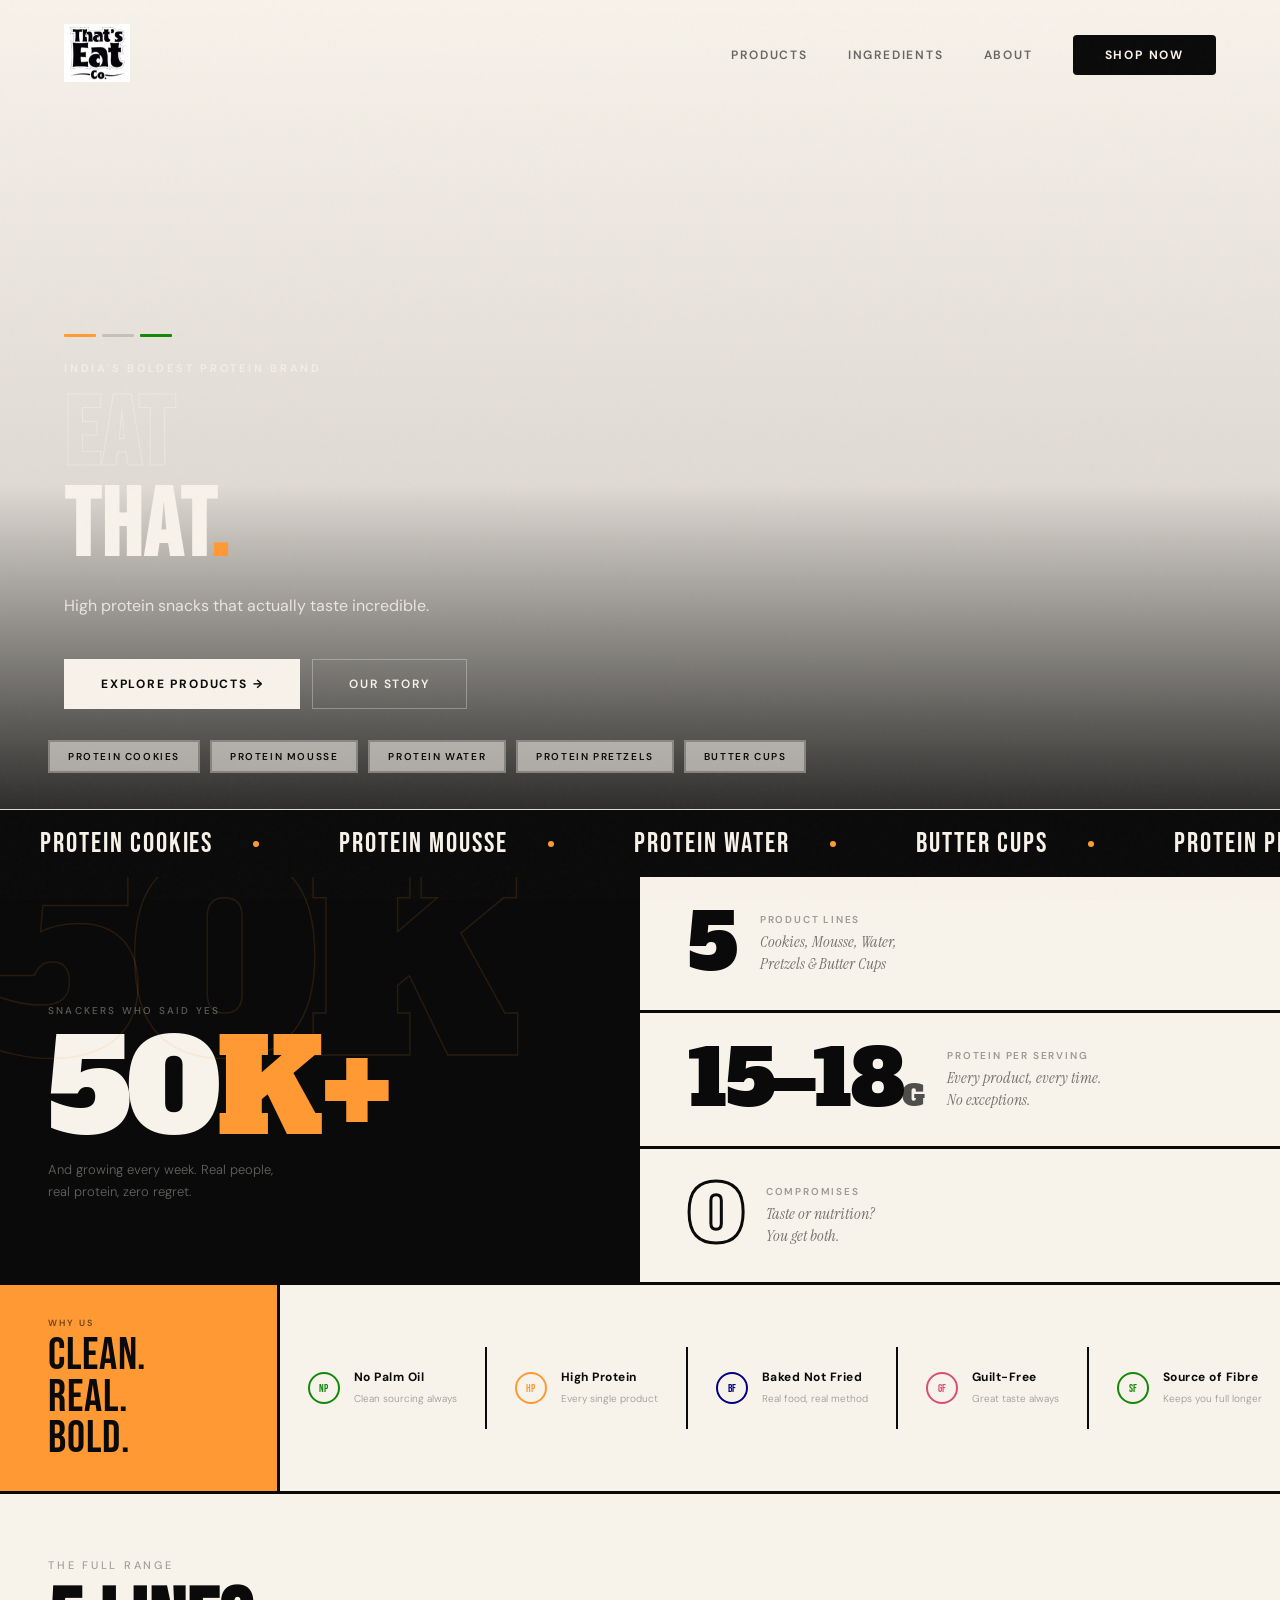
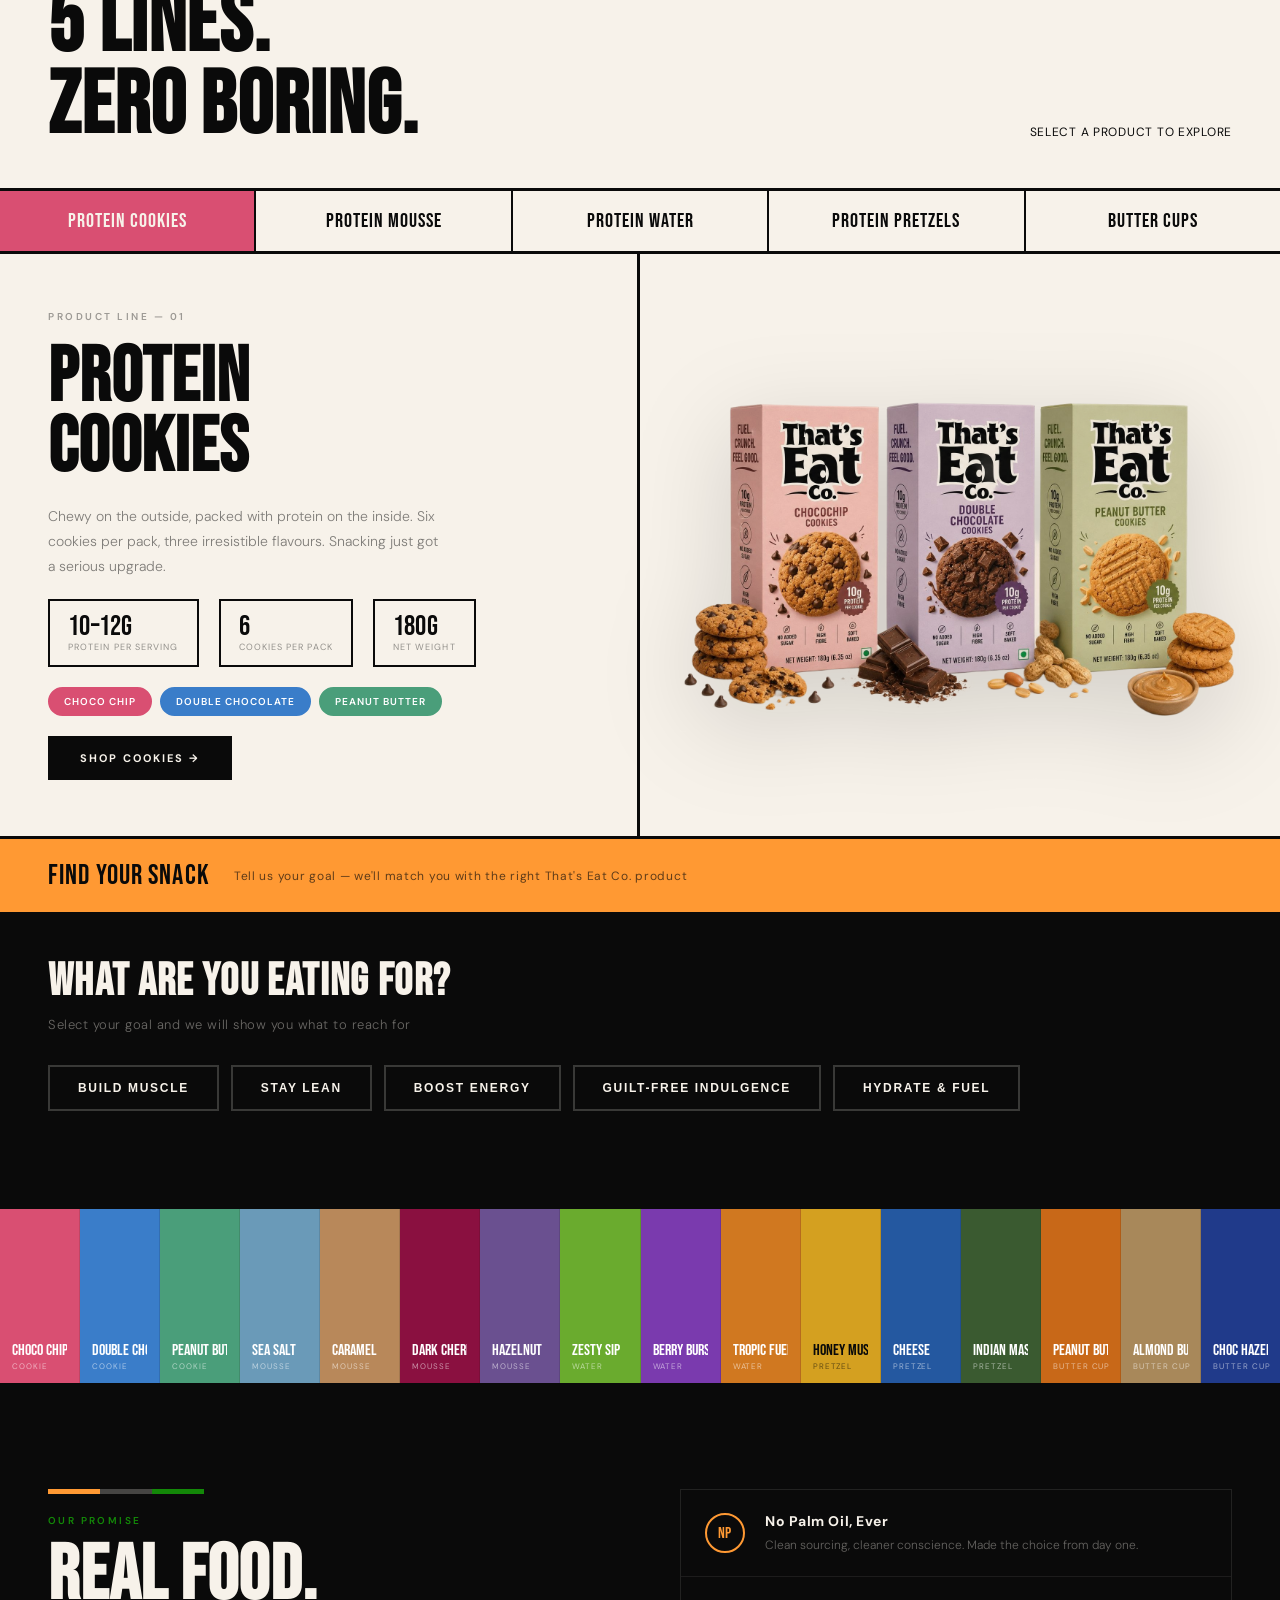
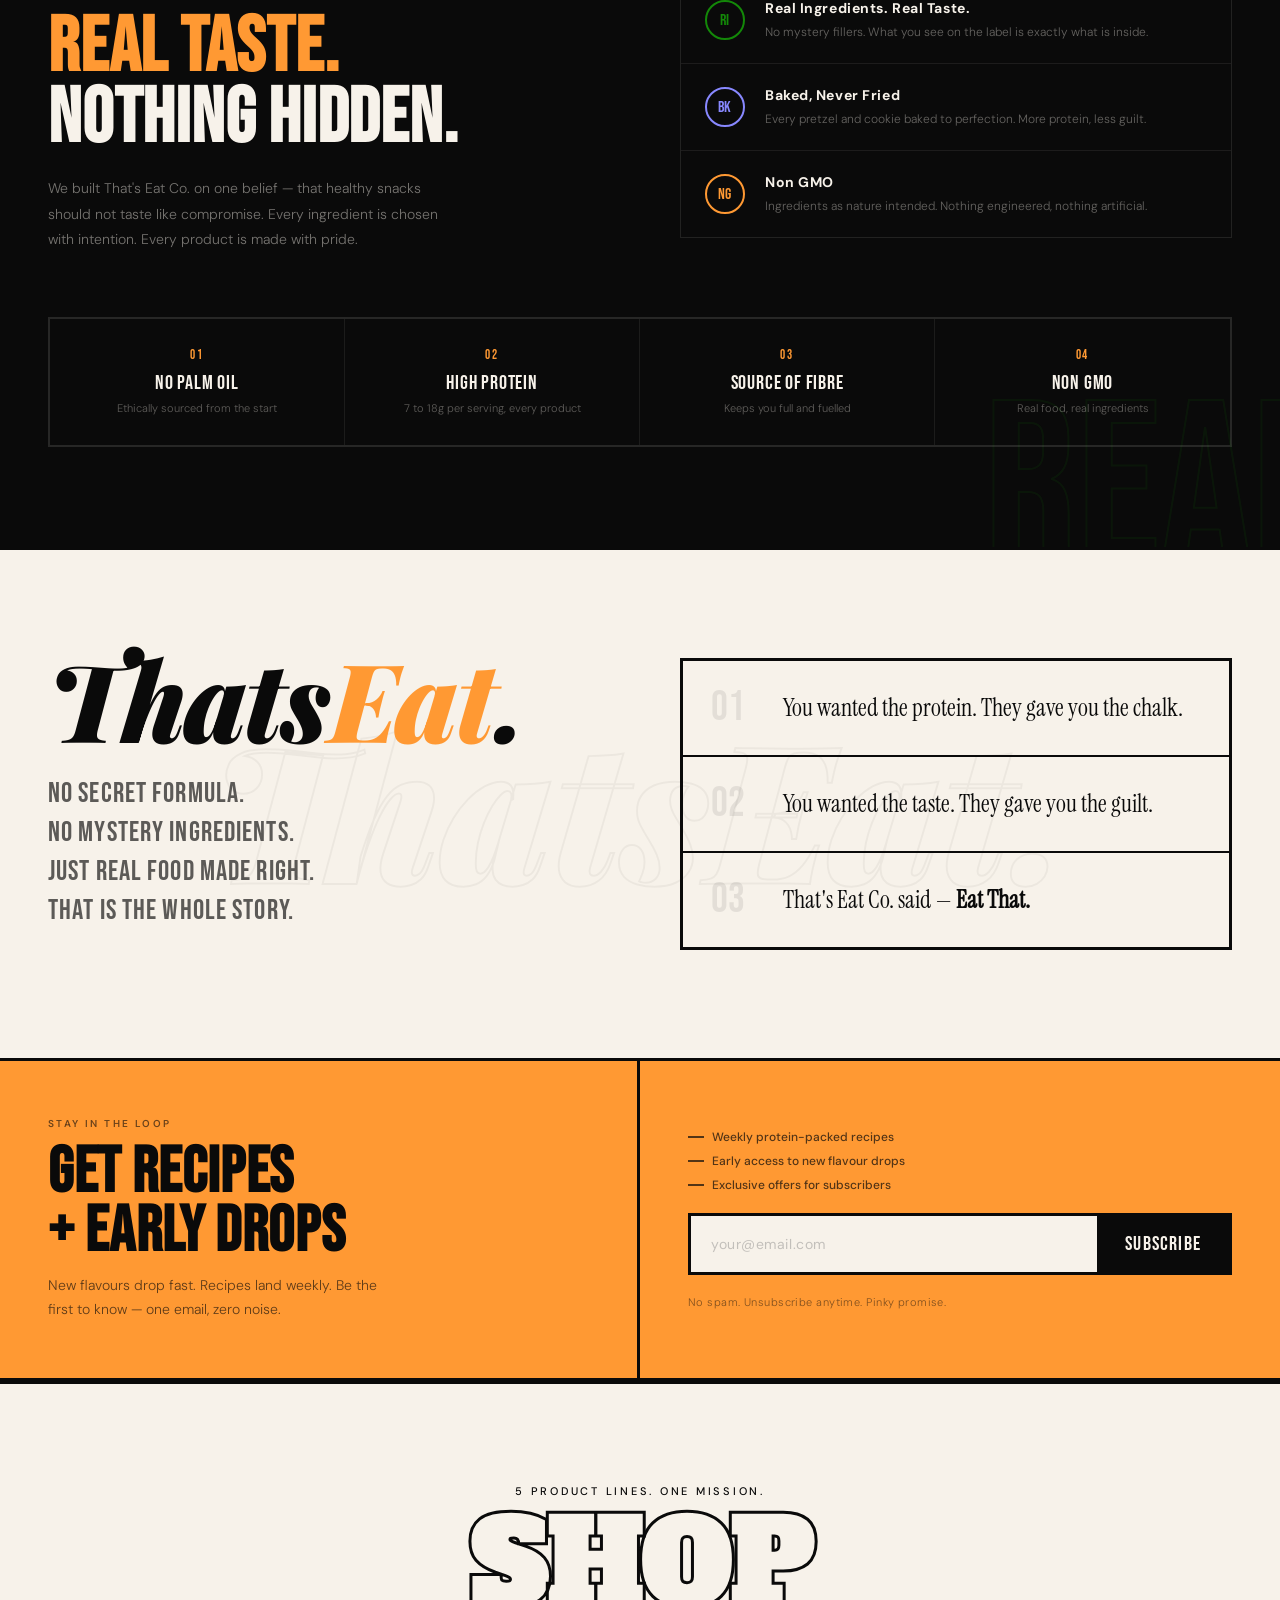
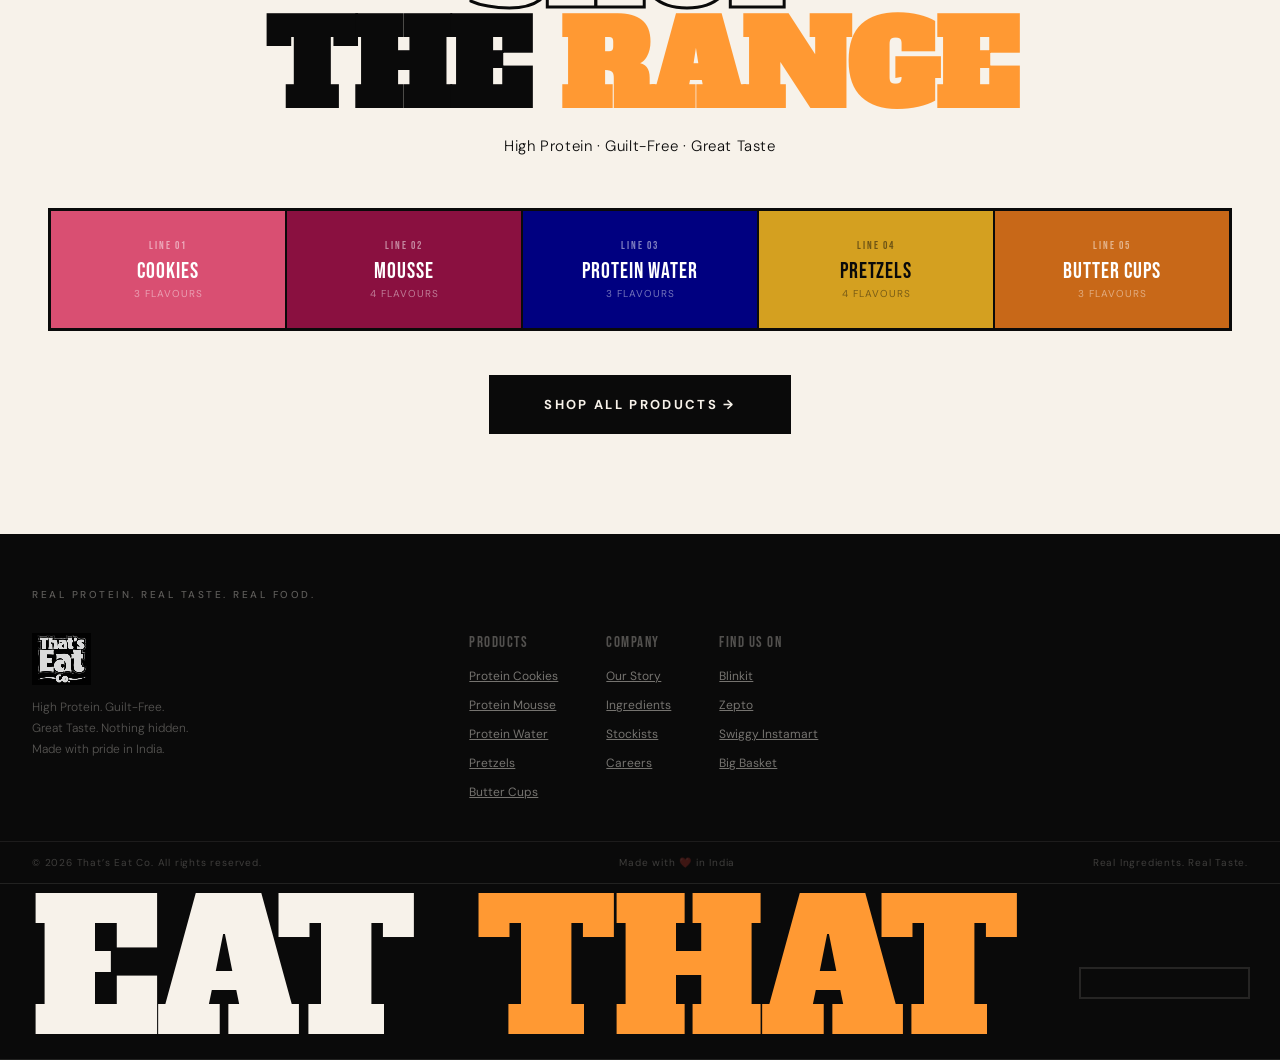
==== commit 2f5285a3: "Rename thatseatco_v3.html to index.html" ====
--- a/index.html
+++ b/index.html
@@ -1,244 +1,1558 @@
 <!DOCTYPE html>
 <html lang="en">
 <head>
-  <meta charset="UTF-8">
-  <meta name="viewport" content="width=device-width, initial-scale=1.0">
-  <title>That's Eat Co. — Snacks You Don't Second-Guess</title>
-  <meta name="description" content="Better-for-you snacks that deliver both taste and function. Made to be chosen again.">
-  <link rel="preconnect" href="https://fonts.googleapis.com">
-  <link rel="preconnect" href="https://fonts.gstatic.com" crossorigin>
-  <link href="https://fonts.googleapis.com/css2?family=Inter:wght@400;500;600;700&display=swap" rel="stylesheet">
-  <link href="https://api.fontshare.com/v2/css?f[]=clash-display@400,500,600,700&display=swap" rel="stylesheet">
-  <link rel="stylesheet" href="css/styles.css?v=2.1">
+<meta charset="UTF-8">
+<meta name="viewport" content="width=device-width, initial-scale=1.0">
+<title>That's Eat Co. — Real Protein. Real Taste.</title>
+<link rel="preconnect" href="https://fonts.googleapis.com">
+<link rel="preconnect" href="https://fonts.gstatic.com" crossorigin>
+<link href="https://fonts.googleapis.com/css2?family=Bebas+Neue&family=DM+Sans:ital,opsz,wght@0,9..40,300;0,9..40,400;0,9..40,500;0,9..40,700;1,9..40,300&family=Instrument+Serif:ital@0;1&family=Alfa+Slab+One&family=Playfair+Display:ital,wght@1,900&display=swap" rel="stylesheet">
+<style>
+/* ═══ RESET ═══ */
+*,*::before,*::after{margin:0;padding:0;box-sizing:border-box}
+:root{
+  --saffron:#FF9933; --saffron-lt:#FFF0DC; --saffron-dk:#C97000;
+  --green:#138808;   --green-lt:#E6F4E5;   --green-dk:#0A5C04;
+  --chakra:#000080;  --chakra-lt:#E8EAFF;
+  --paper:#F7F2EA;   --ink:#0A0A0A;        --grey:#6B6B6B;
+  --cookie-pink:#D94F72; --cookie-blue:#3A7DC9; --cookie-mint:#4A9E7A;
+  --mousse-slate:#6A9AB8; --mousse-caramel:#B8885A; --mousse-cherry:#8A1040; --mousse-grape:#6A5090;
+  --cup-amber:#C86818; --cup-sand:#A8885A; --cup-cobalt:#203A8A;
+  --water-lime:#6AAB2E; --water-grape:#7A3AAE; --water-amber:#D07820;
+  --pretzel-gold:#D4A020; --pretzel-cobalt:#2458A0; --pretzel-forest:#3A5A30;
+  --border:3px solid var(--ink);
+  --border-thin:2px solid var(--ink);
+  --sp-xs:12px; --sp-sm:20px; --sp-md:32px; --sp-lg:48px; --sp-xl:80px; --sp-2xl:120px;
+}
+html{scroll-behavior:smooth}
+body{background:var(--paper);color:var(--ink);font-family:"DM Sans",sans-serif;font-weight:400;overflow-x:hidden}
+
+/* ═══ GRAIN ═══ */
+body::after{content:"";position:fixed;inset:0;background-image:url("data:image/svg+xml,%3Csvg viewBox='0 0 256 256' xmlns='http://www.w3.org/2000/svg'%3E%3Cfilter id='n'%3E%3CfeTurbulence type='fractalNoise' baseFrequency='.9' numOctaves='4' stitchTiles='stitch'/%3E%3C/filter%3E%3Crect width='100%25' height='100%25' filter='url(%23n)' opacity='.04'/%3E%3C/svg%3E");pointer-events:none;z-index:8000;opacity:.55}
+
+/* ═══ NAV ═══ */
+nav{position:fixed;top:0;left:0;right:0;z-index:500;display:flex;justify-content:space-between;align-items:center;padding:24px 64px;transition:all .5s cubic-bezier(0.16, 1, 0.3, 1);border-bottom:1px solid transparent;background:transparent}
+nav.scrolled{padding:16px 64px;background:rgba(247,242,234,.95);border-bottom:1px solid rgba(10,10,10,0.08);backdrop-filter:blur(24px)}
+.nav-logo img{height:58px;width:auto;display:block;mix-blend-mode:multiply;z-index:600;position:relative;transition:height .4s ease}
+nav.scrolled .nav-logo img{height:46px}
+.nav-links{display:flex;gap:40px;list-style:none;align-items:center}
+.nav-links a{font-size:12px;font-weight:600;letter-spacing:.15em;text-transform:uppercase;color:var(--ink);text-decoration:none;opacity:.6;transition:opacity .3s ease}
+.nav-links a:hover{opacity:1}
+.nav-cta{background:var(--ink)!important;color:var(--paper)!important;opacity:1!important;padding:12px 32px!important;font-weight:700!important;letter-spacing:.15em;font-size:12px;border-radius:4px;transition:all .3s ease!important}
+.nav-cta:hover{background:var(--saffron)!important;color:var(--ink)!important;transform:translateY(-2px)!important;box-shadow:0 8px 16px rgba(0,0,0,0.1)!important}
+
+/* Hamburger */
+.nav-burger{display:none;flex-direction:column;gap:6px;background:none;border:none;padding:4px;cursor:pointer;z-index:600;position:relative}
+.nav-burger span{display:block;width:28px;height:2px;background:var(--ink);transition:transform .4s cubic-bezier(0.16, 1, 0.3, 1),opacity .4s}
+.nav-burger.open span:nth-child(1){transform:translateY(8px) rotate(45deg)}
+.nav-burger.open span:nth-child(2){opacity:0}
+.nav-burger.open span:nth-child(3){transform:translateY(-8px) rotate(-45deg)}
+
+/* Mobile nav drawer */
+.nav-drawer{position:fixed;inset:0;background:var(--paper);z-index:490;display:flex;flex-direction:column;justify-content:center;align-items:center;gap:40px;transform:translateY(-100%);transition:transform .6s cubic-bezier(.16,1,.3,1);border-bottom:1px solid rgba(10,10,10,0.1)}
+.nav-drawer.open{transform:translateY(0)}
+.nav-drawer a{font-family:"Bebas Neue",sans-serif;font-size:clamp(48px,12vw,72px);line-height:1;letter-spacing:.02em;color:var(--ink);opacity:.6;transition:all .3s ease;text-decoration:none}
+.nav-drawer a:hover{opacity:1;color:var(--saffron);transform:translateX(10px)}
+.nav-drawer .drawer-cta{background:var(--ink);color:var(--paper);font-family:"Bebas Neue",sans-serif;font-size:32px;letter-spacing:.08em;padding:20px 64px;border-radius:4px;transition:all .3s ease;text-decoration:none;opacity:1}
+.nav-drawer .drawer-cta:hover{background:var(--saffron);color:var(--ink);transform:translateY(-4px)}
+
+/* ═══ HERO ═══ */
+.hero{min-height:90svh;height:90svh;display:flex;flex-direction:column;align-items:flex-start;justify-content:flex-end;padding:160px 64px 100px;position:relative;overflow:hidden;border-bottom:1px solid rgba(10,10,10,0.1)}
+.hero-video-wrap {position:absolute;inset:0;width:100%;height:100%;z-index:1;overflow:hidden}
+.hero-video-desktop {width:100%;height:100%;object-fit:cover;object-position:center 60%}
+.hero-video-mobile {display:none}
+.hero-video-overlay {position:absolute;inset:0;background:linear-gradient(to top, rgba(10,10,10,0.85) 0%, rgba(10,10,10,0.1) 40%, transparent 100%);z-index:2;pointer-events:none}
+.hero-ghost{display:none;}
+.hero-tribar{display:none;}
+
+.hero-left{position:relative;z-index:3;display:flex;flex-direction:column;align-items:flex-start;text-align:left;max-width:800px;padding:0;background:transparent;border:none}
+.hero-flag{display:flex;gap:6px;margin-bottom:24px;width:fit-content;height:3px}
+.hero-flag span{display:block;height:100%;width:32px;border-radius:1px}
+.hero-eyebrow{font-size:11px;letter-spacing:.25em;text-transform:uppercase;opacity:.8;margin-bottom:16px;font-weight:600;color:var(--paper)}
+.hero-h1{font-family:"Bebas Neue",sans-serif;font-size:clamp(56px,7.5vw,96px);line-height:.95;letter-spacing:.02em;margin-bottom:20px;color:var(--paper)}
+.hero-h1 .out{color:transparent;-webkit-text-stroke:1px rgba(255,255,255,0.3)}
+.hero-h1 .fill{color:var(--paper)}
+.hero-h1 .dot{color:var(--saffron)}
+.hero-sub{font-size:16px;line-height:1.6;opacity:.85;max-width:480px;margin-bottom:40px;font-weight:400;color:var(--paper)}
+.hero-btns{display:flex;gap:12px;flex-wrap:wrap}
+.btn-ink{display:inline-flex;align-items:center;gap:12px;background:var(--paper);color:var(--ink);font-size:12px;letter-spacing:.15em;text-transform:uppercase;font-weight:700;padding:16px 36px;border:1px solid var(--paper);text-decoration:none;transition:all .25s ease}
+.btn-ink:hover{background:transparent;color:var(--paper)}
+.btn-ghost{display:inline-flex;align-items:center;gap:12px;background:transparent;color:var(--paper);font-size:12px;letter-spacing:.15em;text-transform:uppercase;font-weight:600;padding:16px 36px;border:1px solid rgba(255,255,255,0.3);text-decoration:none;transition:all .25s ease}
+.btn-ghost:hover{border-color:var(--paper);background:rgba(255,255,255,0.05)}
+
+.hero-cats{position:absolute;bottom:36px;left:48px;right:48px;display:flex;gap:10px;z-index:2;flex-wrap:wrap}
+.hero-cats-track{display:flex;gap:10px;flex-wrap:wrap}
+.hero-cats-track .dup{display:none}
+.hero-cat{font-size:10px;letter-spacing:.16em;text-transform:uppercase;font-weight:600;padding:8px 18px;border:2px solid rgba(10,10,10,.25);background:rgba(247,242,234,.6);backdrop-filter:blur(8px);transition:background .2s,border-color .2s,color .2s,transform .15s;white-space:nowrap}
+.hero-cat:hover{transform:translateY(-2px)}
+.hc1:hover{background:var(--cookie-pink);border-color:var(--cookie-pink);color:#fff}
+.hc2:hover{background:var(--mousse-cherry);border-color:var(--mousse-cherry);color:#fff}
+.hc3:hover{background:var(--water-lime);border-color:var(--water-lime);color:#fff}
+.hc4:hover{background:var(--pretzel-gold);border-color:var(--pretzel-gold);color:var(--ink)}
+.hc5:hover{background:var(--cup-amber);border-color:var(--cup-amber);color:#fff}
+
+/* Hero right */
+.hero-right{position:relative;z-index:2;display:flex;align-items:center;justify-content:center}
+.hero-img-wrap{position:relative;width:100%;max-width:500px;animation:float 5s ease-in-out infinite}
+@keyframes float{0%,100%{transform:translateY(0)}50%{transform:translateY(-20px)}}
+.hero-img-wrap img{width:100%;height:auto;object-fit:contain;mix-blend-mode:multiply;filter:drop-shadow(0 40px 60px rgba(10,10,10,.2))}
+.hero-badge{position:absolute;top:8%;right:-4%;background:var(--saffron);color:var(--ink);border:3px solid var(--ink);padding:16px 18px;text-align:center}
+.hero-badge-n{font-family:"Bebas Neue",sans-serif;font-size:38px;line-height:1;letter-spacing:.02em}
+.hero-badge-l{font-size:9px;letter-spacing:.14em;text-transform:uppercase;font-weight:600;opacity:.7;display:block}
+
+/* ═══ BAND ═══ */
+.band{border-top:3px solid var(--ink);border-bottom:3px solid var(--ink);background:var(--ink);color:var(--paper);padding:14px 0;overflow:hidden;white-space:nowrap}
+.band-inner{display:inline-flex;animation:mq 32s linear infinite}
+.band-item{font-family:"Bebas Neue",sans-serif;font-size:28px;letter-spacing:.07em;padding:0 40px;display:inline-flex;align-items:center;gap:40px}
+.band-sep{width:6px;height:6px;background:var(--saffron);border-radius:50%;flex-shrink:0}
+@keyframes mq{0%{transform:translateX(0)}100%{transform:translateX(-50%)}}
+
+/* ═══ TRUST ═══ */
+.trust{border-bottom:var(--border);overflow:hidden}
+
+/* ── BIG NUMBER STRIP ── */
+.trust-nums{
+  display:grid;
+  grid-template-columns:1fr 1fr;
+  border-bottom:var(--border);
+}
+/* Left hero stat — big, dominant */
+.tn-hero{
+  grid-row:span 2;
+  padding:var(--sp-xl) var(--sp-lg);
+  border-right:var(--border);
+  display:flex;flex-direction:column;justify-content:flex-end;
+  background:var(--ink);color:var(--paper);
+  position:relative;overflow:hidden;
+  min-height:320px;
+}
+.tn-hero::before{
+  content:"50K";
+  position:absolute;top:-5%;left:-4%;
+  font-family:"Alfa Slab One",serif;
+  font-size:clamp(140px,20vw,260px);
+  line-height:.85;letter-spacing:-.04em;
+  color:transparent;
+  -webkit-text-stroke:1.5px rgba(255,153,51,.12);
+  pointer-events:none;user-select:none;
+}
+.tn-hero-label{
+  font-size:10px;letter-spacing:.22em;text-transform:uppercase;
+  color:var(--paper);opacity:.35;font-weight:500;margin-bottom:16px;
+}
+.tn-hero-num{
+  font-family:"Alfa Slab One",serif;
+  font-size:clamp(72px,10vw,140px);
+  line-height:.88;letter-spacing:-.03em;
+  color:var(--paper);
+}
+.tn-hero-num .saf{color:var(--saffron)}
+.tn-hero-desc{
+  font-size:13px;line-height:1.65;
+  color:var(--paper);opacity:.38;font-weight:300;
+  margin-top:14px;max-width:240px;
+}
+
+/* Right secondary stats — stacked */
+.tn-secondary{
+  display:flex;flex-direction:column;
+}
+.tn-stat{
+  flex:1;padding:var(--sp-md) var(--sp-lg);
+  border-bottom:var(--border);
+  display:flex;align-items:center;justify-content:flex-start;
+  gap:24px;transition:background .25s;
+  position:relative;overflow:hidden;
+}
+.tn-stat:last-child{border-bottom:none}
+.tn-stat:hover{background:var(--saffron-lt)}
+.tn-stat-num{
+  font-family:"Alfa Slab One",serif;
+  font-size:clamp(44px,6vw,88px);
+  line-height:.9;letter-spacing:-.03em;
+  flex-shrink:0;
+}
+.tn-stat-num.outline{color:transparent;-webkit-text-stroke:3px var(--ink)}
+.tn-stat-right{text-align:left}
+.tn-stat-label{
+  font-size:10px;letter-spacing:.18em;text-transform:uppercase;
+  opacity:.38;font-weight:600;line-height:1.5;
+  display:block;margin-bottom:4px;
+}
+.tn-stat-sub{
+  font-family:"Instrument Serif",serif;font-style:italic;
+  font-size:clamp(13px,1.5vw,16px);opacity:.55;line-height:1.4;
+}
+
+/* ── PROOF TICKER — replaces boring badge list ── */
+.trust-proof{
+  display:flex;align-items:stretch;
+  border-bottom:none;
+  overflow:hidden;
+}
+/* Left: big bold saffron claim */
+.tp-anchor{
+  flex-shrink:0;width:clamp(180px,22vw,280px);
+  background:var(--saffron);
+  border-right:var(--border);
+  padding:var(--sp-md) var(--sp-lg);
+  display:flex;flex-direction:column;justify-content:center;gap:6px;
+}
+.tp-anchor-tag{
+  font-size:9px;letter-spacing:.22em;text-transform:uppercase;
+  font-weight:600;opacity:.6;
+}
+.tp-anchor-claim{
+  font-family:"Bebas Neue",sans-serif;
+  font-size:clamp(28px,3.5vw,48px);
+  line-height:.92;letter-spacing:.02em;color:var(--ink);
+}
+/* Right: scrolling proof points */
+.tp-scroll{
+  flex:1;overflow:hidden;
+  display:flex;align-items:center;
+  border-left:none;
+  padding:0;
+}
+.tp-track{
+  display:inline-flex;gap:0;
+  animation:tpscroll 22s linear infinite;
+  white-space:nowrap;
+}
+.tp-track:hover{animation-play-state:paused}
+.tp-item{
+  display:inline-flex;align-items:center;gap:14px;
+  padding:22px 28px;
+  border-right:var(--border-thin);
+  transition:background .2s;
+}
+.tp-item:hover{background:var(--green-lt)}
+.tp-dot{
+  width:32px;height:32px;border-radius:50%;
+  border:2px solid currentColor;
+  display:inline-flex;align-items:center;justify-content:center;
+  font-family:"Bebas Neue",sans-serif;font-size:11px;
+  letter-spacing:.04em;flex-shrink:0;
+}
+.tp-text strong{
+  display:block;font-size:12px;font-weight:700;
+  letter-spacing:.04em;margin-bottom:1px;
+}
+.tp-text span{font-size:10px;opacity:.38;font-weight:300}
+@keyframes tpscroll{
+  0%{transform:translateX(0)}
+  100%{transform:translateX(-50%)}
+}
+
+/* ═══ SHOWCASE ═══ */
+.showcase{border-bottom:3px solid var(--ink)}
+.showcase-head{padding:64px 48px 40px;display:flex;justify-content:space-between;align-items:flex-end}
+.showcase-sec-label{font-size:11px;letter-spacing:.25em;text-transform:uppercase;opacity:.35;font-weight:500;margin-bottom:12px}
+.showcase-title{font-family:"Bebas Neue",sans-serif;font-size:clamp(44px,7vw,88px);line-height:.93;letter-spacing:.01em}
+.showcase-hint{font-size:12px;opacity:.35;letter-spacing:.06em;text-transform:uppercase;font-weight:400;align-self:flex-end;padding-bottom:8px}
+
+/* TABS */
+.tabs{display:flex;border-top:3px solid var(--ink);border-bottom:3px solid var(--ink)}
+.tab{flex:1;padding:18px 20px;font-family:"Bebas Neue",sans-serif;font-size:20px;letter-spacing:.05em;border:none;border-right:2px solid var(--ink);background:var(--paper);color:var(--ink);cursor:none;transition:background .28s,color .28s;text-align:center;position:relative;overflow:hidden}
+.tab:last-child{border-right:none}
+.tab::before{content:"";position:absolute;bottom:0;left:0;right:0;height:3px;background:transparent;transition:background .28s}
+.tab.active,.tab:hover{color:var(--paper)}
+.tab[data-t="cookies"].active,.tab[data-t="cookies"]:hover{background:var(--cookie-pink)}
+.tab[data-t="mousse"].active,.tab[data-t="mousse"]:hover{background:var(--mousse-cherry)}
+.tab[data-t="water"].active,.tab[data-t="water"]:hover{background:var(--chakra)}
+.tab[data-t="pretzels"].active,.tab[data-t="pretzels"]:hover{background:var(--pretzel-gold);color:var(--ink)}
+.tab[data-t="cups"].active,.tab[data-t="cups"]:hover{background:var(--cup-amber)}
+
+/* PANELS */
+.panels{}
+.panel{display:none;grid-template-columns:1fr 1fr;gap:0;min-height:560px}
+.panel.active{display:grid}
+.panel-info{padding:56px 48px;display:flex;flex-direction:column;gap:20px;border-right:3px solid var(--ink)}
+.panel-cat{font-size:10px;letter-spacing:.25em;text-transform:uppercase;opacity:.38;font-weight:600}
+.panel-name{font-family:"Bebas Neue",sans-serif;font-size:clamp(40px,6vw,80px);line-height:.92;letter-spacing:.01em}
+.panel-desc{font-size:14px;line-height:1.8;opacity:.5;font-weight:300;max-width:400px}
+.panel-nums{display:flex;gap:20px;flex-wrap:wrap}
+.p-num{border:2px solid var(--ink);padding:12px 18px}
+.p-num-n{font-family:"Bebas Neue",sans-serif;font-size:28px;line-height:1;letter-spacing:.01em}
+.p-num-l{font-size:9px;letter-spacing:.12em;text-transform:uppercase;opacity:.42}
+.panel-flavours{display:flex;gap:8px;flex-wrap:wrap}
+.fc{font-size:10px;letter-spacing:.1em;text-transform:uppercase;font-weight:600;padding:6px 14px;border-radius:999px;border:2px solid transparent;transition:transform .15s,opacity .15s}
+.fc:hover{transform:scale(1.06)}
+.panel-img-wrap{padding:40px;display:flex;align-items:center;justify-content:center;position:relative;background:var(--paper)}
+.panel-img-wrap img{max-height:440px;width:auto;max-width:100%;object-fit:contain;mix-blend-mode:multiply;filter:drop-shadow(0 24px 48px rgba(10,10,10,.15));transition:transform .5s cubic-bezier(.16,1,.3,1)}
+.panel-img-wrap:hover img{transform:scale(1.05) rotate(-1.5deg)}
+.panel-link{display:inline-flex;align-items:center;gap:10px;background:var(--ink);color:var(--paper);font-size:11px;letter-spacing:.18em;text-transform:uppercase;font-weight:700;padding:13px 30px;border:2.5px solid var(--ink);text-decoration:none;width:fit-content;transition:background .2s,color .2s,transform .15s}
+.panel-link:hover{background:var(--saffron);color:var(--ink);transform:translateY(-2px)}
+
+/* Flavour chip colors */
+.fc-pink{background:var(--cookie-pink);color:#fff;border-color:var(--cookie-pink)}
+.fc-cblue{background:var(--cookie-blue);color:#fff;border-color:var(--cookie-blue)}
+.fc-mint{background:var(--cookie-mint);color:#fff;border-color:var(--cookie-mint)}
+.fc-slate{background:var(--mousse-slate);color:#fff;border-color:var(--mousse-slate)}
+.fc-caramel{background:var(--mousse-caramel);color:#fff;border-color:var(--mousse-caramel)}
+.fc-cherry{background:var(--mousse-cherry);color:#fff;border-color:var(--mousse-cherry)}
+.fc-grape{background:var(--mousse-grape);color:#fff;border-color:var(--mousse-grape)}
+.fc-lime{background:var(--water-lime);color:#fff;border-color:var(--water-lime)}
+.fc-wgrape{background:var(--water-grape);color:#fff;border-color:var(--water-grape)}
+.fc-amber{background:var(--water-amber);color:#fff;border-color:var(--water-amber)}
+.fc-gold{background:var(--pretzel-gold);color:var(--ink);border-color:var(--pretzel-gold)}
+.fc-plain{background:rgba(10,10,10,.08);color:var(--ink);border-color:rgba(10,10,10,.2)}
+.fc-pcobalt{background:var(--pretzel-cobalt);color:#fff;border-color:var(--pretzel-cobalt)}
+.fc-forest{background:var(--pretzel-forest);color:#fff;border-color:var(--pretzel-forest)}
+.fc-camb{background:var(--cup-amber);color:#fff;border-color:var(--cup-amber)}
+.fc-csand{background:var(--cup-sand);color:#fff;border-color:var(--cup-sand)}
+.fc-ccobalt{background:var(--cup-cobalt);color:#fff;border-color:var(--cup-cobalt)}
+
+/* ═══ PROTEIN FINDER — UNIQUE ELEMENT ═══ */
+.finder{border-bottom:3px solid var(--ink);overflow:hidden}
+.finder-band{background:var(--saffron);padding:20px 48px;display:flex;align-items:center;gap:24px;border-bottom:3px solid var(--ink)}
+.finder-band-label{font-family:"Bebas Neue",sans-serif;font-size:28px;letter-spacing:.04em;white-space:nowrap}
+.finder-band-sub{font-size:12px;font-weight:400;opacity:.65;letter-spacing:.06em}
+.finder-inner{padding:40px 48px 52px;background:var(--ink);color:var(--paper)}
+.finder-question{font-family:"Bebas Neue",sans-serif;font-size:clamp(28px,3.5vw,48px);letter-spacing:.03em;margin-bottom:8px}
+.finder-sub{font-size:13px;opacity:.4;font-weight:300;margin-bottom:32px;letter-spacing:.04em}
+.finder-options{display:flex;gap:12px;flex-wrap:wrap;margin-bottom:40px}
+.finder-opt{padding:14px 28px;border:2px solid rgba(245,242,234,.2);color:var(--paper);font-size:12px;letter-spacing:.14em;text-transform:uppercase;font-weight:600;background:transparent;cursor:none;transition:border-color .2s,background .2s,transform .15s}
+.finder-opt:hover,.finder-opt.selected{border-color:var(--saffron);background:var(--saffron);color:var(--ink);transform:translateY(-2px)}
+.finder-result{display:none;border-top:1px solid rgba(245,242,234,.12);padding-top:32px}
+.finder-result.show{display:block}
+.finder-result-label{font-size:10px;letter-spacing:.22em;text-transform:uppercase;opacity:.4;margin-bottom:16px;font-weight:500}
+.finder-result-title{font-family:"Bebas Neue",sans-serif;font-size:clamp(22px,3vw,38px);letter-spacing:.03em;margin-bottom:24px}
+.finder-cards{display:flex;gap:14px;flex-wrap:wrap}
+.finder-card{padding:16px 22px;border:2px solid rgba(245,242,234,.15);min-width:160px;transition:border-color .2s,transform .15s,background .2s}
+.finder-card:hover{border-color:var(--saffron);background:rgba(255,153,51,.08);transform:translateY(-2px)}
+.finder-card-name{font-family:"Bebas Neue",sans-serif;font-size:20px;letter-spacing:.04em;margin-bottom:4px}
+.finder-card-stat{font-size:11px;opacity:.5;font-weight:300}
+.finder-card-dot{width:8px;height:8px;border-radius:50%;margin-bottom:10px}
+
+/* ═══ COLOR WALL ═══ */
+.colorwall{display:flex;height:180px;border-top:3px solid var(--ink);border-bottom:3px solid var(--ink);overflow:hidden}
+.swatch{flex:1;display:flex;flex-direction:column;justify-content:flex-end;padding:12px;border-right:1.5px solid rgba(10,10,10,.12);transition:flex .45s cubic-bezier(.16,1,.3,1);overflow:hidden;cursor:none;min-width:0}
+.swatch:last-child{border-right:none}
+.swatch:hover{flex:4}
+.sw-n{font-family:"Bebas Neue",sans-serif;font-size:16px;line-height:1.1;white-space:nowrap;overflow:hidden}
+.sw-s{font-size:8px;letter-spacing:.12em;text-transform:uppercase;opacity:.55;margin-top:2px;white-space:nowrap}
+
+/* ═══ INGREDIENTS ═══ */
+.ingredients{background:var(--ink);color:var(--paper);padding:100px 48px;border-top:3px solid var(--ink);position:relative;overflow:hidden}
+.ing-ghost{position:absolute;right:-4%;bottom:-8%;font-family:"Bebas Neue",sans-serif;font-size:clamp(140px,18vw,260px);color:transparent;-webkit-text-stroke:2px rgba(19,136,8,.1);line-height:1;pointer-events:none;user-select:none}
+.ing-top{display:grid;grid-template-columns:1fr 1fr;gap:80px;align-items:start;margin-bottom:64px;position:relative;z-index:2}
+.ing-tri{display:flex;height:5px;margin-bottom:20px;width:fit-content;gap:0}
+.ing-tri span{display:block;height:100%;width:52px}
+.ing-tag{font-size:10px;letter-spacing:.24em;text-transform:uppercase;color:var(--green);font-weight:600;margin-bottom:14px}
+.ing-h{font-family:"Bebas Neue",sans-serif;font-size:clamp(40px,6vw,80px);line-height:.93;letter-spacing:.01em;margin-bottom:20px}
+.ing-h .saf{color:var(--saffron)}
+.ing-p{font-size:14px;line-height:1.85;opacity:.45;font-weight:300;max-width:400px}
+.ing-claims{display:flex;flex-direction:column;gap:0;border:1px solid rgba(245,242,234,.1)}
+.ing-claim{display:flex;align-items:center;gap:20px;padding:22px 24px;border-bottom:1px solid rgba(245,242,234,.08);transition:background .25s}
+.ing-claim:last-child{border-bottom:none}
+.ing-claim:hover{background:rgba(255,153,51,.07)}
+.ing-claim-icon{width:40px;height:40px;border:2px solid;border-radius:50%;display:flex;align-items:center;justify-content:center;font-family:"Bebas Neue",sans-serif;font-size:16px;flex-shrink:0;letter-spacing:.04em}
+.ing-claim-body strong{display:block;font-size:14px;font-weight:700;letter-spacing:.04em;margin-bottom:3px}
+.ing-claim-body span{font-size:12px;opacity:.38;font-weight:300}
+.ing-pillars{display:grid;grid-template-columns:repeat(4,1fr);gap:0;border:2px solid rgba(245,242,234,.12);position:relative;z-index:2}
+.pillar{padding:28px 24px;border-right:1px solid rgba(245,242,234,.08);text-align:center;transition:background .25s}
+.pillar:last-child{border-right:none}
+.pillar:hover{background:rgba(19,136,8,.12)}
+.pillar-mark{font-family:"Bebas Neue",sans-serif;font-size:13px;letter-spacing:.12em;color:var(--saffron);margin-bottom:8px}
+.pillar-name{font-family:"Bebas Neue",sans-serif;font-size:20px;letter-spacing:.04em;margin-bottom:5px}
+.pillar-desc{font-size:11px;opacity:.35;font-weight:300;line-height:1.5}
+
+/* ═══ MANIFESTO ═══ */
+.manifesto{padding:100px 48px;position:relative;overflow:hidden;border-top:3px solid var(--ink)}
+.mani-ghost{position:absolute;top:50%;left:50%;transform:translate(-50%,-50%);font-family:"Playfair Display",serif;font-size:clamp(100px,15vw,200px);font-weight:900;font-style:italic;color:transparent;-webkit-text-stroke:2px rgba(10,10,10,.045);white-space:nowrap;pointer-events:none;user-select:none}
+.mani-grid{position:relative;z-index:2;display:grid;grid-template-columns:1fr 1fr;gap:80px;align-items:center}
+.mani-wordmark{font-family:"Playfair Display",serif;font-size:clamp(52px,8.5vw,112px);font-weight:900;font-style:italic;line-height:.88;letter-spacing:-.02em;margin-bottom:28px}
+.mani-wordmark .saf{color:var(--saffron)}
+.mani-statement{font-family:"Bebas Neue",sans-serif;font-size:clamp(16px,2.2vw,28px);line-height:1.4;letter-spacing:.04em;opacity:.65;margin-bottom:28px}
+.mani-pills{display:flex;flex-wrap:wrap;gap:8px}
+.mpill{font-size:10px;letter-spacing:.15em;text-transform:uppercase;font-weight:600;border:2px solid var(--ink);padding:9px 18px;border-radius:999px;transition:background .2s,color .2s}
+.mpill:hover{background:var(--ink);color:var(--paper)}
+.mani-right{display:flex;flex-direction:column;gap:0;border:3px solid var(--ink)}
+.mline{padding:26px 28px;border-bottom:2px solid var(--ink);font-family:"Instrument Serif",serif;font-size:clamp(17px,2vw,24px);line-height:1.35;display:grid;grid-template-columns:56px 1fr;align-items:center;gap:16px;transition:background .25s}
+.mline:last-child{border-bottom:none}
+.mline:hover{background:var(--saffron-lt)}
+.mline-n{font-family:"Bebas Neue",sans-serif;font-size:42px;line-height:1;opacity:.08;justify-self:start}
+
+/* ═══ NEWSLETTER ═══ */
+.newsletter{border-top:3px solid var(--ink);border-bottom:3px solid var(--ink);display:grid;grid-template-columns:1fr 1fr;background:var(--saffron)}
+.nl-left{padding:56px 48px;border-right:3px solid var(--ink)}
+.nl-tag{font-size:10px;letter-spacing:.24em;text-transform:uppercase;font-weight:600;opacity:.6;margin-bottom:14px}
+.nl-h{font-family:"Bebas Neue",sans-serif;font-size:clamp(36px,5vw,68px);line-height:.92;letter-spacing:.01em;margin-bottom:12px}
+.nl-sub{font-size:14px;line-height:1.7;opacity:.65;font-weight:300;max-width:340px}
+.nl-right{padding:56px 48px;display:flex;flex-direction:column;justify-content:center;gap:20px}
+.nl-form{display:flex;gap:0;border:3px solid var(--ink)}
+.nl-input{flex:1;padding:16px 20px;background:var(--paper);border:none;outline:none;font-family:"DM Sans",sans-serif;font-size:14px;color:var(--ink);font-weight:400}
+.nl-input::placeholder{opacity:.4;letter-spacing:.04em}
+.nl-submit{padding:16px 28px;background:var(--ink);color:var(--paper);border:none;font-family:"Bebas Neue",sans-serif;font-size:20px;letter-spacing:.06em;cursor:none;transition:background .2s,color .2s;white-space:nowrap}
+.nl-submit:hover{background:var(--paper);color:var(--ink)}
+.nl-promise{font-size:11px;opacity:.5;font-weight:300;letter-spacing:.04em}
+.nl-perks{display:flex;flex-direction:column;gap:8px}
+.nl-perk{font-size:12px;font-weight:500;opacity:.7;display:flex;align-items:center;gap:8px}
+.nl-perk::before{content:"";width:16px;height:2px;background:var(--ink);flex-shrink:0}
+
+/* ═══ CTA ═══ */
+.cta-sec{padding:100px 48px;text-align:center;border-top:3px solid var(--ink)}
+.cta-tag{font-size:11px;letter-spacing:.25em;text-transform:uppercase;opacity:.35;margin-bottom:18px;font-weight:500}
+.cta-h{font-family:"Alfa Slab One",serif;font-size:clamp(48px,9vw,124px);line-height:.88;letter-spacing:-.02em;margin-bottom:18px}
+.cta-h .out{color:transparent;-webkit-text-stroke:3px var(--ink)}
+.cta-h .saf{color:var(--saffron)}
+.cta-sub{font-size:15px;opacity:.4;font-weight:300;margin-bottom:52px;letter-spacing:.04em}
+.cta-row{display:flex;gap:0;border:3px solid var(--ink);margin-bottom:44px;overflow:hidden}
+.cta-prod{flex:1;padding:28px 14px;border-right:2px solid var(--ink);text-align:center;transition:transform .2s,filter .2s;cursor:none}
+.cta-prod:last-child{border-right:none}
+.cta-prod:hover{transform:translateY(-5px);filter:brightness(.95)}
+.cta-prod-mark{font-family:"Bebas Neue",sans-serif;font-size:11px;letter-spacing:.18em;opacity:.5;margin-bottom:4px}
+.cta-prod-name{font-family:"Bebas Neue",sans-serif;font-size:22px;letter-spacing:.04em;margin-top:6px}
+.cta-prod-ct{font-size:10px;opacity:.45;letter-spacing:.1em;text-transform:uppercase;margin-top:2px}
+.cta-btn{display:inline-flex;align-items:center;gap:12px;background:var(--ink);color:var(--paper);font-size:13px;letter-spacing:.18em;text-transform:uppercase;font-weight:700;padding:18px 52px;border:3px solid var(--ink);text-decoration:none;transition:background .2s,color .2s,transform .18s}
+.cta-btn:hover{background:var(--saffron);color:var(--ink);transform:translateY(-3px)}
+
+/* ─────────────────────────────────────────────
+   FOOTER
+───────────────────────────────────────────── */
+footer{border-top:var(--border)}
+
+/* Info grid */
+.ft-grid{
+  display:grid;grid-template-columns:1.5fr 1fr 1fr 1fr;
+  border-bottom:var(--border-thin);
+}
+.ft-col{padding:40px 32px;border-right:var(--border-thin)}
+.ft-col:last-child{border-right:none}
+.ft-logo img{height:56px;mix-blend-mode:multiply;margin-bottom:14px;display:block}
+.ft-copy{font-size:13px;opacity:.32;font-weight:300;line-height:1.75}
+.ft-title{
+  font-family:"Bebas Neue",sans-serif;font-size:18px;
+  letter-spacing:.06em;margin-bottom:16px;opacity:.38;
+}
+.ft-links{list-style:none;display:flex;flex-direction:column;gap:9px}
+.ft-links a{
+  font-size:13px;opacity:.42;color:var(--ink);
+  transition:opacity .2s,padding-left .2s;display:block;
+}
+.ft-links a:hover{opacity:1;padding-left:4px}
+
+/* Social row */
+.ft-social-row{
+  display:flex;align-items:center;justify-content:space-between;
+  padding:20px 32px;border-bottom:var(--border-thin);
+  flex-wrap:wrap;gap:16px;
+}
+.ft-social-icons{display:flex;gap:12px;align-items:center}
+.ft-social-icon{
+  width:36px;height:36px;border:2px solid var(--ink);border-radius:50%;
+  display:flex;align-items:center;justify-content:center;
+  font-family:"Bebas Neue",sans-serif;font-size:13px;letter-spacing:.04em;
+  transition:background .2s,color .2s,border-color .2s;
+  opacity:.5;
+}
+.ft-social-icon:hover{background:var(--ink);color:var(--paper);opacity:1}
+.ft-tri{display:flex;height:4px;width:80px}
+.ft-tri span{flex:1;display:block}
+.ft-legal-inline{font-size:10px;opacity:.28;letter-spacing:.08em}
+
+/* THE STATEMENT — full bleed ink background, giant type */
+.ft-statement{
+  background:var(--ink);
+  overflow:hidden;
+  position:relative;
+  border-top:var(--border);
+}
+.ft-statement-inner{
+  padding:48px 32px 40px;
+  display:flex;flex-direction:column;
+  align-items:flex-start;gap:24px;
+  position:relative;z-index:2;
+}
+.ft-statement-tagline{
+  font-size:10px;letter-spacing:.25em;text-transform:uppercase;
+  color:var(--paper);opacity:.35;font-weight:500;
+}
+/* The giant "EAT THAT." marquee line */
+.ft-marquee-wrap{
+  width:100%;overflow:hidden;
+  border-top:1px solid rgba(245,242,234,.1);
+  border-bottom:1px solid rgba(245,242,234,.1);
+  padding:8px 0;
+}
+.ft-marquee-track{
+  display:inline-flex;gap:0;
+  animation:ftmq 12s linear infinite;
+  white-space:nowrap;
+}
+.ft-marquee-track:hover{animation-play-state:paused}
+.ft-marquee-word{
+  font-family:"Alfa Slab One",serif;
+  font-size:clamp(72px,16vw,180px);
+  line-height:.88;letter-spacing:-.02em;
+  color:transparent;
+  -webkit-text-stroke:2px rgba(245,242,234,.15);
+  padding:0 32px;
+  display:inline-block;
+}
+.ft-marquee-word.filled{
+  color:var(--paper);
+  -webkit-text-stroke:0;
+}
+.ft-marquee-word.saf{
+  color:var(--saffron);
+  -webkit-text-stroke:0;
+}
+@keyframes ftmq{
+  0%{transform:translateX(0)}
+  100%{transform:translateX(-50%)}
+}
+
+/* Sub info inside ft-statement */
+.ft-statement-cols{
+  display:flex;gap:48px;align-items:flex-start;
+  flex-wrap:wrap;width:100%;
+  padding-top:8px;
+}
+.ft-statement-brand{flex:1;min-width:180px}
+.ft-statement-brand img{
+  height:52px;width:auto;
+  filter:invert(1) brightness(2);
+  margin-bottom:12px;display:block;
+  mix-blend-mode:normal;
+  opacity:.85;
+}
+.ft-statement-copy{
+  font-size:12px;line-height:1.75;
+  color:var(--paper);opacity:.32;font-weight:300;
+}
+.ft-statement-links{
+  display:flex;gap:48px;flex-wrap:wrap;flex:2;
+}
+.ft-sl-group{}
+.ft-sl-title{
+  font-family:"Bebas Neue",sans-serif;font-size:15px;
+  letter-spacing:.1em;color:var(--paper);opacity:.3;
+  margin-bottom:12px;
+}
+.ft-sl-list{list-style:none;display:flex;flex-direction:column;gap:8px}
+.ft-sl-list a{
+  font-size:12px;color:var(--paper);opacity:.45;
+  transition:opacity .2s;
+}
+.ft-sl-list a:hover{opacity:1}
+
+/* Bottom legal strip */
+.ft-legal-strip{
+  display:flex;justify-content:space-between;align-items:center;
+  padding:14px 32px;
+  border-top:1px solid rgba(245,242,234,.08);
+  flex-wrap:wrap;gap:8px;
+  background:var(--ink);
+}
+.ft-legal{font-size:10px;color:var(--paper);opacity:.22;letter-spacing:.08em}
+
+/* ═══ REVEAL ═══ */
+.reveal{opacity:0;transform:translateY(28px);transition:opacity .7s cubic-bezier(.16,1,.3,1),transform .7s cubic-bezier(.16,1,.3,1)}
+.reveal.on{opacity:1;transform:translateY(0)}
+.d1{transition-delay:.09s}.d2{transition-delay:.18s}.d3{transition-delay:.27s}.d4{transition-delay:.36s}
+
+/* ══════════════════════════════════════════════
+   RESPONSIVE — TABLET (≤900px)
+══════════════════════════════════════════════ */
+@media(max-width:900px){
+  :root{--sp-lg:32px;--sp-xl:64px;--sp-2xl:96px}
+
+  /* Nav */
+nav {
+  position: fixed;
+  top: 0;
+  left: 0;
+  right: 0;
+  background: var(--paper) !important;
+  border-bottom: 2px solid var(--ink) !important;
+  padding: 16px var(--sp-lg) !important;
+  box-sizing: border-box;
+}
+.nav-links{display:none}
+.nav-burger{display:flex}
+.nav-logo img{height:32px !important}
+
+/* Hero */
+.hero {
+  display: flex;
+  flex-direction: column;
+  position: relative;
+  height: auto;
+  min-height: unset;
+  max-height: unset;
+  padding: 0;
+  background: var(--paper);
+  margin-top: 64px;
+}
+.hero-video-wrap {
+  position: absolute;
+  top: 0;
+  left: 0;
+  width: 100%;
+  height: 70vh;
+  z-index: 1;
+  overflow: hidden;
+}
+.hero-video-desktop {
+  display: none;
+}
+.hero-video-mobile {
+  display: block;
+  width: 100%;
+  height: 100%;
+  object-fit: cover;
+  object-position: center center;
+}
+.hero-video-overlay {
+  position: absolute;
+  inset: 0;
+  background: linear-gradient(to bottom, rgba(10, 10, 10, 0.4) 0%, rgba(10, 10, 10, 0.25) 40%, rgba(10, 10, 10, 0.8) 100%);
+  z-index: 2;
+}
+.hero-left {
+  position: relative;
+  width: 100%;
+  height: 70vh;
+  padding: 120px var(--sp-xl) 36px;
+  background: transparent;
+  color: var(--paper);
+  display: flex;
+  flex-direction: column;
+  justify-content: flex-end;
+  align-items: flex-start;
+  z-index: 3;
+  max-width: 100%;
+  border-radius: 0;
+  margin-left: 0;
+  box-sizing: border-box;
+}
+.hero-flag {
+  display: none;
+}
+.hero-eyebrow {
+  display: none;
+}
+.hero-ghost {
+  display: none;
+}
+.hero-tribar {
+  display: none;
+}
+.hero-h1 {
+  font-size: 52px;
+  line-height: 0.95;
+  margin-bottom: 12px;
+}
+.hero-sub {
+  font-size: 14px;
+  line-height: 1.5;
+  margin-bottom: 24px;
+  max-width: 100%;
+  opacity: 0.8;
+}
+.hero-btns {
+  display: flex;
+  flex-direction: row;
+  gap: 12px;
+  width: 100%;
+}
+.hero-btns .btn-ink,
+.hero-btns .btn-ghost {
+  display: inline-flex;
+  flex: 1;
+  width: auto;
+  justify-content: center;
+  align-items: center;
+  text-align: center;
+  box-sizing: border-box;
+  padding: 14px 16px;
+  font-size: 11px;
+  line-height: 1.2;
+}
+.hero-cats {
+  position: relative;
+  bottom: auto;
+  left: auto;
+  right: auto;
+  overflow-x: auto;
+  -webkit-overflow-scrolling: touch;
+  padding: 16px var(--sp-xl);
+  background: var(--paper);
+  border-bottom: 2px solid var(--ink);
+  z-index: 4;
+  scrollbar-width: none;
+}
+.hero-cats::-webkit-scrollbar {
+  display: none;
+}
+.hero-cats-track {
+  display: flex;
+  gap: 10px;
+  flex-wrap: nowrap;
+  animation: none;
+}
+.hero-cats-track .dup {
+  display: none;
+}
+.hero-cat {
+  flex: 0 0 auto;
+  display: inline-block;
+  font-size: 10px;
+  padding: 8px 18px;
+  border: 2px solid var(--ink);
+  background: var(--paper);
+}
+
+/* Trust */
+  /* Trust */
+  .tn-hero{min-height:260px}
+  .tp-anchor{width:160px;padding:var(--sp-md) var(--sp-sm)}
+
+  /* Showcase */
+.showcase-head{flex-direction:column;align-items:flex-start;gap:8px;padding-bottom:24px}
+.showcase-hint{display:none}
+.panel.active{display:flex;flex-direction:column}
+.panel-info{border-right:none;border-bottom:var(--border)}
+.panel-img-wrap{min-height:320px}
+.tabs {
+  overflow-x: auto;
+  white-space: nowrap;
+  display: flex;
+  -webkit-overflow-scrolling: touch;
+  scrollbar-width: none;
+}
+.tabs::-webkit-scrollbar {
+  display: none;
+}
+.tab {
+  flex: 0 0 auto;
+  width: auto;
+  padding: 14px 24px;
+}
+  /* Ingredients */
+  .ing-top{grid-template-columns:1fr;gap:40px}
+
+  /* Manifesto */
+  .mani-grid{grid-template-columns:1fr;gap:40px}
+
+  /* Newsletter */
+  .newsletter{grid-template-columns:1fr}
+  .nl-left{border-right:none;border-bottom:var(--border)}
+
+  /* CTA */
+  .cta-row{flex-wrap:wrap}
+  .cta-prod{flex:1 1 calc(33.33% - 4px);border-bottom:var(--border-thin)}
+
+  /* Pillars */
+  .ing-pillars{grid-template-columns:repeat(2,1fr)}
+  .pillar:nth-child(2){border-right:none}
+  .pillar:nth-child(3){border-top:1px solid rgba(245,242,234,.07)}
+  .pillar:nth-child(4){border-top:1px solid rgba(245,242,234,.07);border-right:none}
+
+  /* Footer */
+  .ft-grid{grid-template-columns:1fr 1fr}
+  .ft-col:nth-child(2){border-right:none}
+  .ft-col:nth-child(3){border-top:var(--border-thin)}
+  .ft-col:nth-child(4){border-top:var(--border-thin);border-right:none}
+  .ft-social-row{padding:18px var(--sp-lg)}
+  .ft-statement-links{gap:32px}
+  .ft-legal-strip{padding:14px var(--sp-lg)}
+}
+
+/* ══════════════════════════════════════════════
+   RESPONSIVE — MOBILE (≤540px)
+══════════════════════════════════════════════ */
+@media(max-width:540px){
+  :root{--sp-lg:20px;--sp-xl:56px;--sp-2xl:80px;--border:2px solid var(--ink);--border-thin:1.5px solid var(--ink)}
+
+  /* Nav */
+nav {
+  padding: 12px var(--sp-lg) !important;
+}
+.nav-logo img{height:38px !important}
+
+/* Hero */
+.hero {
+  min-height: unset;
+  max-height: unset;
+  margin-top: 62px;
+}
+.hero-video-wrap {
+  height: 65vh;
+}
+.hero-video-overlay {
+  background: linear-gradient(to bottom, rgba(10, 10, 10, 0.45) 0%, rgba(10, 10, 10, 0.3) 40%, rgba(10, 10, 10, 0.85) 100%);
+}
+.hero-left {
+  height: 65vh;
+  padding: 100px var(--sp-lg) 24px;
+}
+.hero-h1 {
+  font-size: clamp(36px, 10vw, 44px);
+}
+.hero-sub {
+  font-size: 13px;
+  margin-bottom: 20px;
+}
+.hero-btns {
+  gap: 10px;
+}
+.hero-btns .btn-ink,
+.hero-btns .btn-ghost {
+  padding: 12px 14px;
+  font-size: 10.5px;
+}
+.hero-cats {
+  padding: 14px var(--sp-lg);
+}
+.hero-cats-track {
+  animation: none;
+}
+.hero-cat {
+  font-size: 9.5px;
+  padding: 8px 16px;
+}
+
+/* Band */
+  .band-item{font-size:22px;padding:0 28px;gap:28px}
+
+  /* Trust */
+  /* Trust */
+  .trust-nums{grid-template-columns:1fr}
+  .tn-hero{
+    grid-row:span 1;border-right:none;
+    border-bottom:var(--border);min-height:220px;
+    padding:var(--sp-lg) var(--sp-lg);
+  }
+  .tn-hero-num{font-size:clamp(64px,18vw,100px)}
+  .tn-secondary{flex-direction:row;flex-wrap:wrap}
+  .tn-stat{
+    padding:var(--sp-md) var(--sp-lg);
+  }
+  .tn-stat:nth-child(1){
+    order:1;
+    flex:1 1 50%;
+    border-right:var(--border-thin);
+    border-bottom:var(--border);
+  }
+  .tn-stat:nth-child(3){
+    order:2;
+    flex:1 1 50%;
+    border-bottom:var(--border);
+  }
+  .tn-stat:nth-child(2){
+    order:3;
+    flex:1 1 100%;
+    border-bottom:none;
+  }
+  .tp-anchor{width:120px;padding:var(--sp-md) var(--sp-sm)}
+  .tp-anchor-claim{font-size:clamp(20px,5.5vw,32px)}
+  .tp-item{padding:18px 20px;gap:10px}
+
+  /* Showcase */
+.showcase-head{padding:36px var(--sp-lg) 20px}
+.tab{font-size:16px;padding:14px 24px;flex:0 0 auto;width:auto}
+.panel-info{padding:32px var(--sp-lg)}
+.panel-img-wrap{padding:24px}
+.panel-img-wrap img{max-height:280px}
+.panel-nums{gap:10px}
+  /* Finder */
+  .finder-band{padding:16px var(--sp-lg);flex-direction:column;align-items:flex-start;gap:4px}
+  .finder-inner{padding:28px var(--sp-lg) 36px}
+  .finder-opts{gap:8px}
+  .finder-opt{padding:10px 18px;font-size:10px}
+  .finder-cards{flex-direction:column}
+  .finder-card{min-width:unset}
+
+  /* Color wall — touch-friendly, fixed height, scroll */
+  .colorwall{height:120px}
+  .sw-n{font-size:13px}
+
+  /* Ingredients */
+  .ingredients{padding:48px var(--sp-lg)}
+  .ing-top{gap:32px}
+  .ing-pillars{grid-template-columns:1fr 1fr}
+
+  /* Manifesto */
+  .manifesto{padding:48px var(--sp-lg)}
+  .mani-grid{gap:32px}
+  .mline{padding:18px 20px;grid-template-columns:36px 1fr}
+  .mline-n{font-size:28px}
+
+  /* Newsletter */
+  .nl-left,.nl-right{padding:36px var(--sp-lg)}
+  .nl-form{flex-direction:column}
+  .nl-input{border-bottom:var(--border-thin)}
+  .nl-submit{padding:14px;text-align:center}
+
+  /* CTA */
+  .cta-sec{padding:48px var(--sp-lg)}
+  .cta-row{flex-direction:column}
+  .cta-prod{border-right:none;border-bottom:var(--border-thin)}
+  .cta-prod:last-child{border-bottom:none}
+  .cta-btn{padding:16px 36px;font-size:12px}
+
+  /* Footer */
+  .ft-grid{grid-template-columns:1fr}
+  .ft-col{border-right:none;border-bottom:var(--border-thin)}
+  .ft-col:last-child{border-bottom:none}
+  .ft-social-row{padding:16px var(--sp-lg)}
+  .ft-statement-inner{padding:36px var(--sp-lg) 28px}
+  .ft-statement-cols{flex-direction:column;gap:28px}
+  .ft-statement-links{gap:28px}
+  .ft-marquee-word{font-size:clamp(56px,18vw,100px);padding:0 20px}
+  .ft-legal-strip{padding:12px var(--sp-lg);flex-direction:column;align-items:flex-start;gap:4px}
+}
+</style>
 </head>
 <body>
 
-  <!-- NAVBAR — feels like a watermark, not a UI bar -->
-  <nav class="navbar" id="navbar">
-    <a href="#" class="nav-logo">That's<span class="logo-eat">Eat</span>Co<span class="logo-dot">.</span></a>
-    <div class="nav-right">
-      <a href="#the-range">Range</a>
-      <a href="#the-river">Story</a>
-      <a href="#the-world">World</a>
-      <a href="#the-close" class="nav-cta">Grab One</a>
-    </div>
-    <button class="nav-hamburger" id="nav-hamburger" aria-label="Menu"><span></span><span></span></button>
-    <div class="mobile-menu" id="mobile-menu">
-      <a href="#the-range">Range</a>
-      <a href="#the-river">Story</a>
-      <a href="#the-world">World</a>
-      <a href="#the-close" class="nav-cta">Grab One</a>
-    </div>
-  </nav>
-
-  <!-- ============================================ -->
-  <!-- THE STAGE — Product as sentence              -->
-  <!-- ============================================ -->
-  <section class="the-stage" id="hero">
-    <canvas id="particle-canvas"></canvas>
-    <!-- The warm glow behind products -->
-    <div class="stage-glow" aria-hidden="true"></div>
-    <!-- The sentence, with the product as its center -->
-    <div class="stage-sentence">
-      <span class="stage-line-top">Snacks you don't</span>
-      <div class="stage-cluster">
-        <img src="assets/products/pretzels-group.png" alt="Protein Pretzels" class="stage-product stage-product-back-l" data-drift="0.6">
-        <img src="assets/products/cups-group.png" alt="Nut Butter Cups" class="stage-product stage-product-back-r" data-drift="0.8">
-        <img src="assets/products/mousse-group.png" alt="Protein Mousse" class="stage-product stage-product-hero" data-drift="0.25">
-      </div>
-      <span class="stage-line-bottom">second-guess<span class="stage-period">.</span></span>
-    </div>
-    <div class="stage-footer">
-      <a href="#the-range" class="stage-cta">Explore the range</a>
-      <span class="stage-proof">15g+ protein · clean label · made to be chosen again</span>
-    </div>
-  </section>
-
-  <!-- MARQUEE — brand rhythm -->
-  <div class="marquee-strip">
-    <div class="marquee-track">
-      <span>CLEAN INGREDIENTS ✦</span><span>TASTE-FIRST ✦</span><span>NO JUNK ✦</span><span>MADE TO BE CHOSEN AGAIN ✦</span><span>15g+ PROTEIN ✦</span><span>BAKED NOT FRIED ✦</span><span>GUILT-FREE ✦</span><span>REAL FOOD ✦</span>
-      <span>CLEAN INGREDIENTS ✦</span><span>TASTE-FIRST ✦</span><span>NO JUNK ✦</span><span>MADE TO BE CHOSEN AGAIN ✦</span><span>15g+ PROTEIN ✦</span><span>BAKED NOT FRIED ✦</span><span>GUILT-FREE ✦</span><span>REAL FOOD ✦</span>
-    </div>
-  </div>
-
-  <!-- ============================================ -->
-  <!-- MOMENT 3 — THE SPREAD                        -->
-  <!-- Products scattered, alive, tactile            -->
-  <!-- ============================================ -->
-  <section class="the-spread" id="the-spread">
-    <div class="spread-canvas">
-      <!-- Products at precise positions with personality -->
-      <img src="assets/products/pretzels-group.png" alt="Pretzels" class="spread-item spread-heavy" style="--x:8%;--y:15%;--r:-6deg;--s:0.75" data-speed="0.3">
-      <img src="assets/products/mousse-group.png" alt="Mousse" class="spread-item spread-light" style="--x:55%;--y:5%;--r:4deg;--s:0.85" data-speed="0.6">
-      <img src="assets/products/cups-group.png" alt="Cups" class="spread-item spread-medium" style="--x:30%;--y:55%;--r:8deg;--s:0.7" data-speed="0.45">
-      <img src="assets/products/mixed-products.png" alt="Mixed" class="spread-item spread-light" style="--x:70%;--y:50%;--r:-3deg;--s:0.65" data-speed="0.55">
-      <!-- Typography as texture -->
-      <span class="spread-word" style="--x:5%;--y:45%;--r:-12deg" data-speed="0.2">CRUNCH.</span>
-      <span class="spread-word spread-word-accent" style="--x:60%;--y:75%;--r:5deg" data-speed="0.35">SMOOTH.</span>
-      <span class="spread-word" style="--x:78%;--y:18%;--r:-4deg" data-speed="0.15">CLEAN.</span>
-      <span class="spread-word spread-word-accent" style="--x:22%;--y:80%;--r:8deg" data-speed="0.4">RICH.</span>
-    </div>
-  </section>
-
-  <!-- ============================================ -->
-  <!-- MOMENT 4 — THE RIVER (Horizontal Scroll)     -->
-  <!-- From ingredient to indulgence                 -->
-  <!-- ============================================ -->
-  <section class="horizontal-scroll-wrapper" id="the-river">
-    <div class="horizontal-scroll-sticky">
-      <div class="horizontal-scroll-track" id="h-scroll-track">
-        <div class="h-panel river-panel">
-          <div class="river-text"><span class="river-chapter">SOURCED.</span><p>Every ingredient is chosen for a reason. Not filler. Not cheap. Chosen.</p></div>
-          <div class="river-visual"><img src="assets/textures/ingredients.png" alt="Raw ingredients"></div>
-        </div>
-        <div class="h-panel river-panel">
-          <div class="river-text"><span class="river-chapter">CRAFTED.</span><p>We obsess over texture, taste, and nutrition in that order.</p></div>
-          <div class="river-visual"><img src="assets/textures/bar-crosssection.png" alt="Crafted"></div>
-        </div>
-        <div class="h-panel river-panel">
-          <div class="river-text"><span class="river-chapter">OBSESSED OVER.</span><p>52 iterations of our mousse recipe. 38 for the pretzels. We stopped counting the cups.</p></div>
-          <div class="river-visual"><img src="assets/products/mousse-group.png" alt="Products"></div>
-        </div>
-        <div class="h-panel river-panel">
-          <div class="river-text"><span class="river-chapter">PERFECTED.</span><p>Not packaged nutrition. Real food. Uncompromised.</p><a href="#the-range" class="river-cta">See what we made →</a></div>
-          <div class="river-visual"><img src="assets/products/cups-group.png" alt="Final products"></div>
+
+<!-- NAV -->
+<nav id="nav">
+  <div class="nav-logo"><img src="[data-uri]" alt="That's Eat Co."></div>
+  <ul class="nav-links">
+    <li><a href="#products">Products</a></li>
+    <li><a href="#ingredients">Ingredients</a></li>
+    <li><a href="#about">About</a></li>
+    <li><a href="#" class="nav-cta">Shop Now</a></li>
+  </ul>
+  <button class="nav-burger" id="burgerBtn" aria-label="Toggle Navigation">
+    <span></span>
+    <span></span>
+    <span></span>
+  </button>
+</nav>
+
+<div class="nav-drawer" id="navDrawer">
+  <a href="#products" class="drawer-link">Products</a>
+  <a href="#ingredients" class="drawer-link">Ingredients</a>
+  <a href="#about" class="drawer-link">About</a>
+  <a href="#" class="drawer-cta">Shop Now</a>
+</div>
+
+<!-- HERO -->
+<section class="hero">
+<div class="hero-video-wrap">
+  <video class="hero-video-desktop" autoplay loop muted playsinline>
+    <source src="assets/thatseatco1.mp4" type="video/mp4">
+  </video>
+  <video class="hero-video-mobile" autoplay loop muted playsinline>
+    <source src="assets/thatseatco1.mp4" type="video/mp4">
+  </video>
+  <div class="hero-video-overlay"></div>
+</div>
+<div class="hero-tribar" aria-hidden="true">
+  <span style="background:var(--saffron)"></span>
+  <span style="background:rgba(10,10,10,.08)"></span>
+  <span style="background:var(--green)"></span>
+</div>
+<div class="hero-ghost" aria-hidden="true">EAT THAT.</div>
+<div class="hero-left">
+  <div class="hero-flag" aria-hidden="true">
+    <span style="background:var(--saffron)"></span>
+    <span style="background:rgba(10,10,10,.15)"></span>
+    <span style="background:var(--green)"></span>
+  </div>
+  <p class="hero-eyebrow">India's Boldest Protein Brand</p>
+  <h1 class="hero-h1"><span class="out">EAT</span><br><span class="fill">THAT<span class="dot">.</span></span></h1>
+  <p class="hero-sub">High protein snacks that actually taste incredible.</p>
+  <div class="hero-btns">
+    <a href="#products" class="btn-ink">Explore Products &rarr;</a>
+    <a href="#about" class="btn-ghost">Our Story</a>
+  </div>
+</div>
+    <div class="hero-cats">
+    <div class="hero-cats-track">
+      <span class="hero-cat hc1">Protein Cookies</span>
+      <span class="hero-cat hc2">Protein Mousse</span>
+      <span class="hero-cat hc3">Protein Water</span>
+      <span class="hero-cat hc4">Protein Pretzels</span>
+      <span class="hero-cat hc5">Butter Cups</span>
+      <span class="hero-cat hc1 dup">Protein Cookies</span>
+      <span class="hero-cat hc2 dup">Protein Mousse</span>
+      <span class="hero-cat hc3 dup">Protein Water</span>
+      <span class="hero-cat hc4 dup">Protein Pretzels</span>
+      <span class="hero-cat hc5 dup">Butter Cups</span>
+    </div>
+  </div>
+</section>
+
+<!-- BAND -->
+<div class="band" aria-hidden="true"><div class="band-inner">
+  <span class="band-item">PROTEIN COOKIES <span class="band-sep"></span></span>
+  <span class="band-item">PROTEIN MOUSSE <span class="band-sep"></span></span>
+  <span class="band-item">PROTEIN WATER <span class="band-sep"></span></span>
+  <span class="band-item">BUTTER CUPS <span class="band-sep"></span></span>
+  <span class="band-item">PROTEIN PRETZELS <span class="band-sep"></span></span>
+  <span class="band-item">BAKED NOT FRIED <span class="band-sep"></span></span>
+  <span class="band-item">NO PALM OIL <span class="band-sep"></span></span>
+  <span class="band-item">REAL INGREDIENTS <span class="band-sep"></span></span>
+  <span class="band-item">PROTEIN COOKIES <span class="band-sep"></span></span>
+  <span class="band-item">PROTEIN MOUSSE <span class="band-sep"></span></span>
+  <span class="band-item">PROTEIN WATER <span class="band-sep"></span></span>
+  <span class="band-item">BUTTER CUPS <span class="band-sep"></span></span>
+  <span class="band-item">PROTEIN PRETZELS <span class="band-sep"></span></span>
+  <span class="band-item">BAKED NOT FRIED <span class="band-sep"></span></span>
+  <span class="band-item">NO PALM OIL <span class="band-sep"></span></span>
+  <span class="band-item">REAL INGREDIENTS <span class="band-sep"></span></span>
+</div></div>
+
+<!-- TRUST -->
+<section class="trust" id="about">
+
+  <!-- BIG NUMBER BLOCK -->
+  <div class="trust-nums reveal">
+
+    <!-- HERO STAT — left, dominant, dark -->
+    <div class="tn-hero">
+      <span class="tn-hero-label">Snackers Who Said Yes</span>
+      <div class="tn-hero-num">50<span class="saf">K+</span></div>
+      <p class="tn-hero-desc">And growing every week. Real people, real protein, zero regret.</p>
+    </div>
+
+    <!-- SECONDARY STATS — right column, stacked -->
+    <div class="tn-secondary">
+      <div class="tn-stat">
+        <div class="tn-stat-num">5</div>
+        <div class="tn-stat-right">
+          <span class="tn-stat-label">Product Lines</span>
+          <span class="tn-stat-sub">Cookies, Mousse, Water,<br>Pretzels &amp; Butter Cups</span>
         </div>
       </div>
-      <!-- Progress word that morphs -->
-      <div class="river-progress"><span id="river-progress-word">RAW</span><div class="river-progress-bar"><div class="river-progress-fill" id="h-progress-bar"></div></div></div>
-    </div>
-  </section>
-
-  <!-- ============================================ -->
-  <!-- MOMENT 5 — THE RANGE (Editorial Products)    -->
-  <!-- ============================================ -->
-  <section class="the-range" id="the-range">
-    <!-- Product 1: Mousse — hero treatment -->
-    <div class="range-item reveal-up">
-      <div class="range-item-visual">
-        <img src="assets/products/mousse-group.png" alt="Protein Mousse">
-        <span class="range-texture-word">SMOOTH.</span>
+      <div class="tn-stat">
+        <div class="tn-stat-num">15–18<span style="font-size:.38em;opacity:.7">G</span></div>
+        <div class="tn-stat-right">
+          <span class="tn-stat-label">Protein Per Serving</span>
+          <span class="tn-stat-sub">Every product, every time.<br>No exceptions.</span>
+        </div>
       </div>
-      <div class="range-item-info">
-        <span class="range-label">THE INDULGENCE</span>
-        <h3 class="range-name">Protein Mousse</h3>
-        <p class="range-desc">Light. Creamy. Ridiculous. 15g of protein hiding inside what tastes like actual dessert.</p>
-        <div class="range-stats"><span><b>15g</b> protein</span><span><b>100</b> cal</span><span><b>4</b> flavors</span></div>
-        <p class="range-flavors">Double Chocolate Sea Salt · White Chocolate Caramel · Dark Chocolate Cherry · Hazelnut Coffee</p>
-        <a href="#" class="range-link">Explore Mousse →</a>
+      <div class="tn-stat">
+        <div class="tn-stat-num outline">0</div>
+        <div class="tn-stat-right">
+          <span class="tn-stat-label">Compromises</span>
+          <span class="tn-stat-sub">Taste or nutrition?<br>You get both.</span>
+        </div>
       </div>
     </div>
-    <!-- Product 2: Pretzels -->
-    <div class="range-item range-item-reverse reveal-up">
-      <div class="range-item-visual">
-        <img src="assets/products/pretzels-group.png" alt="Protein Pretzels">
-        <span class="range-texture-word">CRUNCH.</span>
+
+  </div>
+
+  <!-- PROOF TICKER STRIP -->
+  <div class="trust-proof reveal d1">
+    <div class="tp-anchor">
+      <span class="tp-anchor-tag">Why us</span>
+      <div class="tp-anchor-claim">CLEAN.<br>REAL.<br>BOLD.</div>
+    </div>
+    <div class="tp-scroll" aria-hidden="true">
+      <div class="tp-track">
+        <div class="tp-item"><span class="tp-dot" style="color:var(--green)">NP</span><div class="tp-text"><strong>No Palm Oil</strong><span>Clean sourcing always</span></div></div>
+        <div class="tp-item"><span class="tp-dot" style="color:var(--saffron)">HP</span><div class="tp-text"><strong>High Protein</strong><span>Every single product</span></div></div>
+        <div class="tp-item"><span class="tp-dot" style="color:var(--chakra)">BF</span><div class="tp-text"><strong>Baked Not Fried</strong><span>Real food, real method</span></div></div>
+        <div class="tp-item"><span class="tp-dot" style="color:var(--cookie-pink)">GF</span><div class="tp-text"><strong>Guilt-Free</strong><span>Great taste always</span></div></div>
+        <div class="tp-item"><span class="tp-dot" style="color:var(--green)">SF</span><div class="tp-text"><strong>Source of Fibre</strong><span>Keeps you full longer</span></div></div>
+        <div class="tp-item"><span class="tp-dot" style="color:var(--saffron)">NG</span><div class="tp-text"><strong>Non GMO</strong><span>Real ingredients only</span></div></div>
+        <!-- duplicate for seamless loop -->
+        <div class="tp-item"><span class="tp-dot" style="color:var(--green)">NP</span><div class="tp-text"><strong>No Palm Oil</strong><span>Clean sourcing always</span></div></div>
+        <div class="tp-item"><span class="tp-dot" style="color:var(--saffron)">HP</span><div class="tp-text"><strong>High Protein</strong><span>Every single product</span></div></div>
+        <div class="tp-item"><span class="tp-dot" style="color:var(--chakra)">BF</span><div class="tp-text"><strong>Baked Not Fried</strong><span>Real food, real method</span></div></div>
+        <div class="tp-item"><span class="tp-dot" style="color:var(--cookie-pink)">GF</span><div class="tp-text"><strong>Guilt-Free</strong><span>Great taste always</span></div></div>
+        <div class="tp-item"><span class="tp-dot" style="color:var(--green)">SF</span><div class="tp-text"><strong>Source of Fibre</strong><span>Keeps you full longer</span></div></div>
+        <div class="tp-item"><span class="tp-dot" style="color:var(--saffron)">NG</span><div class="tp-text"><strong>Non GMO</strong><span>Real ingredients only</span></div></div>
       </div>
-      <div class="range-item-info">
-        <span class="range-label">THE CRUNCH</span>
-        <h3 class="range-name">Protein Pretzels</h3>
-        <p class="range-desc">Baked. Not fried. 18g of protein per bag. The kind of crunch that makes you close your eyes.</p>
-        <div class="range-stats"><span><b>18g</b> protein</span><span><b>142g</b> bag</span><span><b>4</b> flavors</span></div>
-        <p class="range-flavors">Honey Mustard & Onion · Salted Plain · Cheese · Indian Masala</p>
-        <a href="#" class="range-link">Explore Pretzels →</a>
+    </div>
+  </div>
+
+</section>
+
+<!-- PRODUCT SHOWCASE -->
+<section class="showcase" id="products">
+  <div class="showcase-head">
+    <div><p class="showcase-sec-label">The Full Range</p><h2 class="showcase-title reveal">5 LINES.<br>ZERO BORING.</h2></div>
+    <p class="showcase-hint reveal d1">Select a product to explore</p>
+  </div>
+  <div class="tabs">
+    <button class="tab active" data-t="cookies">Protein Cookies</button>
+    <button class="tab" data-t="mousse">Protein Mousse</button>
+    <button class="tab" data-t="water">Protein Water</button>
+    <button class="tab" data-t="pretzels">Protein Pretzels</button>
+    <button class="tab" data-t="cups">Butter Cups</button>
+  </div>
+  <div class="panels">
+
+    <div class="panel active" data-p="cookies">
+      <div class="panel-info">
+        <p class="panel-cat">Product Line &mdash; 01</p>
+        <h3 class="panel-name">PROTEIN<br>COOKIES</h3>
+        <p class="panel-desc">Chewy on the outside, packed with protein on the inside. Six cookies per pack, three irresistible flavours. Snacking just got a serious upgrade.</p>
+        <div class="panel-nums">
+          <div class="p-num"><div class="p-num-n">10–12G</div><div class="p-num-l">Protein per serving</div></div>
+          <div class="p-num"><div class="p-num-n">6</div><div class="p-num-l">Cookies per pack</div></div>
+          <div class="p-num"><div class="p-num-n">180G</div><div class="p-num-l">Net weight</div></div>
+        </div>
+        <div class="panel-flavours">
+          <span class="fc fc-pink">Choco Chip</span>
+          <span class="fc fc-cblue">Double Chocolate</span>
+          <span class="fc fc-mint">Peanut Butter</span>
+        </div>
+        <a href="#" class="panel-link">Shop Cookies &rarr;</a>
       </div>
-    </div>
-    <!-- Product 3: Cups -->
-    <div class="range-item reveal-up">
-      <div class="range-item-visual">
-        <img src="assets/products/cups-group.png" alt="Nut Butter Cups">
-        <span class="range-texture-word">RICH.</span>
+      <div class="panel-img-wrap"><img src="./assets/cookies.png" alt="Protein Cookies"></div>
+    </div>
+
+    <div class="panel" data-p="mousse">
+      <div class="panel-info">
+        <p class="panel-cat">Product Line &mdash; 02</p>
+        <h3 class="panel-name">PROTEIN<br>MOUSSE</h3>
+        <p class="panel-desc">Rich, creamy, indulgent — and 15g of protein hiding inside every cup. This is dessert that works as hard as you do.</p>
+        <div class="panel-nums">
+          <div class="p-num"><div class="p-num-n">15G</div><div class="p-num-l">Protein per cup</div></div>
+          <div class="p-num"><div class="p-num-n">4</div><div class="p-num-l">Flavour variants</div></div>
+          <div class="p-num"><div class="p-num-n">142G</div><div class="p-num-l">Net weight</div></div>
+        </div>
+        <div class="panel-flavours">
+          <span class="fc fc-slate">Double Choc Sea Salt</span>
+          <span class="fc fc-caramel">White Choc Caramel</span>
+          <span class="fc fc-cherry">Dark Choc Cherry</span>
+          <span class="fc fc-grape">Milk Choc Hazelnut</span>
+        </div>
+        <a href="#" class="panel-link">Shop Mousse &rarr;</a>
       </div>
-      <div class="range-item-info">
-        <span class="range-label">THE INDULGENCE</span>
-        <h3 class="range-name">Nut Butter Cups</h3>
-        <p class="range-desc">Dark chocolate shell. Real nut butter inside. 2g sugar. Your cheat meal just became your daily habit.</p>
-        <div class="range-stats"><span><b>7g</b> protein</span><span><b>2g</b> sugar</span><span><b>3</b> flavors</span></div>
-        <p class="range-flavors">Peanut Butter · Almond Butter · Chocolate Hazelnut</p>
-        <a href="#" class="range-link">Explore Cups →</a>
+      <div class="panel-img-wrap"><img src="./assets/mousse.png" alt="Protein Mousse"></div>
+    </div>
+
+    <div class="panel" data-p="water">
+      <div class="panel-info">
+        <p class="panel-cat">Product Line &mdash; 03</p>
+        <h3 class="panel-name">PROTEIN<br>WATER</h3>
+        <p class="panel-desc">Hydrate. Fuel. Feel good. 15g of protein in every bottle. Sugar-free, low calorie, loaded with electrolytes. Sip smart.</p>
+        <div class="panel-nums">
+          <div class="p-num"><div class="p-num-n">15G</div><div class="p-num-l">Protein per bottle</div></div>
+          <div class="p-num"><div class="p-num-n">0G</div><div class="p-num-l">Sugar</div></div>
+          <div class="p-num"><div class="p-num-n">500ML</div><div class="p-num-l">Per bottle</div></div>
+        </div>
+        <div class="panel-flavours">
+          <span class="fc fc-lime">Zesty Sip</span>
+          <span class="fc fc-wgrape">Berry Burst</span>
+          <span class="fc fc-amber">Tropic Fuel</span>
+        </div>
+        <a href="#" class="panel-link">Shop Water &rarr;</a>
       </div>
-    </div>
-    <!-- Product 4: Water -->
-    <div class="range-item range-item-reverse reveal-up">
-      <div class="range-item-visual">
-        <img src="assets/products/mixed-products.png" alt="Protein Water">
-        <span class="range-texture-word">CLEAR.</span>
+      <div class="panel-img-wrap"><img src="./assets/protein-water.png" alt="Protein Water"></div>
+    </div>
+
+    <div class="panel" data-p="pretzels">
+      <div class="panel-info">
+        <p class="panel-cat">Product Line &mdash; 04</p>
+        <h3 class="panel-name">PROTEIN<br>PRETZELS</h3>
+        <p class="panel-desc">Crunchy. Baked. Boldly flavoured. 18g of protein per serving in four flavours that dare you to stop at one handful.</p>
+        <div class="panel-nums">
+          <div class="p-num"><div class="p-num-n">18G</div><div class="p-num-l">Protein per serving</div></div>
+          <div class="p-num"><div class="p-num-n">4</div><div class="p-num-l">Bold flavours</div></div>
+          <div class="p-num"><div class="p-num-n">142G</div><div class="p-num-l">Net weight</div></div>
+        </div>
+        <div class="panel-flavours">
+          <span class="fc fc-gold">Honey Mustard</span>
+          <span class="fc fc-plain">Salted Plain</span>
+          <span class="fc fc-pcobalt">Cheese</span>
+          <span class="fc fc-forest">Indian Masala</span>
+        </div>
+        <a href="#" class="panel-link">Shop Pretzels &rarr;</a>
       </div>
-      <div class="range-item-info">
-        <span class="range-label">THE REFRESH</span>
-        <h3 class="range-name">Protein Water</h3>
-        <p class="range-desc">20g protein. Zero sugar. Crystal clear. Hydration that quietly does more than hydrate.</p>
-        <div class="range-stats"><span><b>20g</b> protein</span><span><b>0g</b> sugar</span><span><b>B5</b> vitamins</span></div>
-        <p class="range-flavors">Strawberry & Lime</p>
-        <a href="#" class="range-link">Explore Water →</a>
+      <div class="panel-img-wrap"><img src="./assets/pretzels-big.png" alt="Protein Pretzels"></div>
+    </div>
+
+    <div class="panel" data-p="cups">
+      <div class="panel-info">
+        <p class="panel-cat">Product Line &mdash; 05</p>
+        <h3 class="panel-name">BUTTER<br>CUPS</h3>
+        <p class="panel-desc">Chocolate shell. Creamy butter filling. 7g protein, just 2g sugar. The most indulgent guilt-free snack you will ever encounter.</p>
+        <div class="panel-nums">
+          <div class="p-num"><div class="p-num-n">7G</div><div class="p-num-l">Protein per cup</div></div>
+          <div class="p-num"><div class="p-num-n">2G</div><div class="p-num-l">Sugar per cup</div></div>
+          <div class="p-num"><div class="p-num-n">120G</div><div class="p-num-l">Net weight</div></div>
+        </div>
+        <div class="panel-flavours">
+          <span class="fc fc-camb">Peanut Butter</span>
+          <span class="fc fc-csand">Almond Butter</span>
+          <span class="fc fc-ccobalt">Choc Hazelnut</span>
+        </div>
+        <a href="#" class="panel-link">Shop Butter Cups &rarr;</a>
       </div>
-    </div>
-  </section>
-
-  <!-- ============================================ -->
-  <!-- MOMENT 5B — THE CASE (Confrontations)        -->
-  <!-- ============================================ -->
-  <section class="the-case">
-    <div class="confrontation reveal-up" id="confront-1">
-      <span class="confront-big">0</span>
-      <p class="confront-line">Ingredients we can't pronounce.<br>Because there aren't any.</p>
-    </div>
-    <div class="confrontation reveal-up" id="confront-2">
-      <span class="confront-big confront-taste" id="taste-word">TASTE</span>
-      <p class="confront-line">We built the flavor first. Then made it functional.<br>Not the other way around.</p>
-    </div>
-    <div class="confrontation reveal-up" id="confront-3">
-      <p class="confront-dare">Read the label. We dare you.</p>
-      <div class="confront-ingredients" id="ingredient-reveal">
-        <span>Almonds.</span><span>Cocoa.</span><span>Whey Protein.</span><span>Sea Salt.</span><span class="confront-thatsit">That's it.</span>
+      <div class="panel-img-wrap"><img src="./assets/buttercups.png" alt="Butter Cups"></div>
+    </div>
+
+  </div>
+</section>
+
+<!-- PROTEIN FINDER — UNIQUE INTERACTIVE ELEMENT -->
+<section class="finder">
+  <div class="finder-band">
+    <span class="finder-band-label">FIND YOUR SNACK</span>
+    <span class="finder-band-sub">Tell us your goal &mdash; we'll match you with the right That's Eat Co. product</span>
+  </div>
+  <div class="finder-inner">
+    <h3 class="finder-question">What are you eating for?</h3>
+    <p class="finder-sub">Select your goal and we will show you what to reach for</p>
+    <div class="finder-options">
+      <button class="finder-opt" data-goal="muscle">Build Muscle</button>
+      <button class="finder-opt" data-goal="lean">Stay Lean</button>
+      <button class="finder-opt" data-goal="energy">Boost Energy</button>
+      <button class="finder-opt" data-goal="indulge">Guilt-Free Indulgence</button>
+      <button class="finder-opt" data-goal="hydrate">Hydrate &amp; Fuel</button>
+    </div>
+    <div class="finder-result" id="finderResult">
+      <p class="finder-result-label">Your Match</p>
+      <h4 class="finder-result-title" id="finderTitle"></h4>
+      <div class="finder-cards" id="finderCards"></div>
+    </div>
+  </div>
+</section>
+
+<!-- COLOR WALL -->
+<div class="colorwall" aria-label="Full flavour range">
+  <div class="swatch" style="background:var(--cookie-pink);color:#fff"><span class="sw-n">Choco Chip</span><span class="sw-s">Cookie</span></div>
+  <div class="swatch" style="background:var(--cookie-blue);color:#fff"><span class="sw-n">Double Choc</span><span class="sw-s">Cookie</span></div>
+  <div class="swatch" style="background:var(--cookie-mint);color:#fff"><span class="sw-n">Peanut Butter</span><span class="sw-s">Cookie</span></div>
+  <div class="swatch" style="background:var(--mousse-slate);color:#fff"><span class="sw-n">Sea Salt</span><span class="sw-s">Mousse</span></div>
+  <div class="swatch" style="background:var(--mousse-caramel);color:#fff"><span class="sw-n">Caramel</span><span class="sw-s">Mousse</span></div>
+  <div class="swatch" style="background:var(--mousse-cherry);color:#fff"><span class="sw-n">Dark Cherry</span><span class="sw-s">Mousse</span></div>
+  <div class="swatch" style="background:var(--mousse-grape);color:#fff"><span class="sw-n">Hazelnut</span><span class="sw-s">Mousse</span></div>
+  <div class="swatch" style="background:var(--water-lime);color:#fff"><span class="sw-n">Zesty Sip</span><span class="sw-s">Water</span></div>
+  <div class="swatch" style="background:var(--water-grape);color:#fff"><span class="sw-n">Berry Burst</span><span class="sw-s">Water</span></div>
+  <div class="swatch" style="background:var(--water-amber);color:#fff"><span class="sw-n">Tropic Fuel</span><span class="sw-s">Water</span></div>
+  <div class="swatch" style="background:var(--pretzel-gold);color:var(--ink)"><span class="sw-n">Honey Mustard</span><span class="sw-s">Pretzel</span></div>
+  <div class="swatch" style="background:var(--pretzel-cobalt);color:#fff"><span class="sw-n">Cheese</span><span class="sw-s">Pretzel</span></div>
+  <div class="swatch" style="background:var(--pretzel-forest);color:#fff"><span class="sw-n">Indian Masala</span><span class="sw-s">Pretzel</span></div>
+  <div class="swatch" style="background:var(--cup-amber);color:#fff"><span class="sw-n">Peanut Butter</span><span class="sw-s">Butter Cup</span></div>
+  <div class="swatch" style="background:var(--cup-sand);color:#fff"><span class="sw-n">Almond Butter</span><span class="sw-s">Butter Cup</span></div>
+  <div class="swatch" style="background:var(--cup-cobalt);color:#fff"><span class="sw-n">Choc Hazelnut</span><span class="sw-s">Butter Cup</span></div>
+</div>
+
+<!-- INGREDIENTS -->
+<section class="ingredients" id="ingredients">
+  <div class="ing-ghost" aria-hidden="true">REAL</div>
+  <div class="ing-top reveal">
+    <div>
+      <div class="ing-tri" aria-hidden="true">
+        <span style="background:var(--saffron)"></span>
+        <span style="background:rgba(245,242,234,.25)"></span>
+        <span style="background:var(--green)"></span>
       </div>
-    </div>
-  </section>
-
-  <!-- ============================================ -->
-  <!-- MOMENT 6 — THE WORLD                         -->
-  <!-- ============================================ -->
-  <section class="the-world" id="the-world">
-    <div class="world-mosaic">
-      <div class="world-img" style="--dx:-0.3"><img src="assets/textures/lifestyle-gym.png" alt=""></div>
-      <div class="world-img" style="--dx:0.2"><img src="assets/textures/lifestyle-desk.png" alt=""></div>
-      <div class="world-img" style="--dx:-0.15"><img src="assets/textures/lifestyle-outdoor.png" alt=""></div>
-      <div class="world-img" style="--dx:0.25"><img src="assets/products/mousse-group.png" alt=""></div>
-      <div class="world-img" style="--dx:-0.4"><img src="assets/products/pretzels-group.png" alt=""></div>
-      <div class="world-img" style="--dx:0.1"><img src="assets/products/cups-group.png" alt=""></div>
-    </div>
-    <div class="world-mantra" aria-hidden="true">
-      <span>MADE TO BE CHOSEN AGAIN.&nbsp;&nbsp;&nbsp;</span><span>MADE TO BE CHOSEN AGAIN.&nbsp;&nbsp;&nbsp;</span><span>MADE TO BE CHOSEN AGAIN.&nbsp;&nbsp;&nbsp;</span><span>MADE TO BE CHOSEN AGAIN.&nbsp;&nbsp;&nbsp;</span>
-    </div>
-    <div class="world-counter reveal-up"><span class="counter-num" data-target="4127">0</span><span class="counter-label">reorders this month</span></div>
-  </section>
-
-  <!-- ============================================ -->
-  <!-- MOMENT 7 — THE CLOSE                         -->
-  <!-- ============================================ -->
-  <section class="the-close" id="the-close">
-    <canvas id="cta-particles"></canvas>
-    <img src="assets/products/mousse-group.png" alt="Protein Mousse" class="close-product">
-    <h2 class="close-headline reveal-up">Start here.</h2>
-    <a href="#" class="close-cta reveal-up">Grab one for ₹149</a>
-    <a href="#the-range" class="close-secondary reveal-up">or explore the full range →</a>
-  </section>
-
-  <!-- ============================================ -->
-  <!-- MOMENT 8 — THE ECHO (Footer)                 -->
-  <!-- ============================================ -->
-  <footer class="the-echo">
-    <a href="#" class="echo-logo">That's<span>Eat</span>Co<span class="logo-dot">.</span></a>
-    <p class="echo-line">Made with real ingredients by real people who actually eat this stuff.</p>
-    <div class="echo-links">
-      <a href="#">Shop</a><a href="#">Story</a><a href="#">Ingredients</a><a href="#">Find Us</a>
-    </div>
-    <div class="echo-social"><a href="#" aria-label="Instagram"><svg width="22" height="22" viewBox="0 0 24 24" fill="none" stroke="currentColor" stroke-width="1.5"><rect x="2" y="2" width="20" height="20" rx="5"/><circle cx="12" cy="12" r="5"/><circle cx="17.5" cy="6.5" r="1.5" fill="currentColor" stroke="none"/></svg></a></div>
-    <form class="echo-email" onsubmit="return false"><input type="email" placeholder="your@email.com" aria-label="Email"><button type="submit">Join</button></form>
-    <p class="echo-fine">Designed in India. Made for people who read ingredient labels.</p>
-  </footer>
-
-  <script src="js/main.js?v=2.1"></script>
+      <p class="ing-tag">Our Promise</p>
+      <h2 class="ing-h">REAL FOOD.<br><span class="saf">REAL TASTE.</span><br>NOTHING HIDDEN.</h2>
+      <p class="ing-p">We built That's Eat Co. on one belief — that healthy snacks should not taste like compromise. Every ingredient is chosen with intention. Every product is made with pride.</p>
+    </div>
+    <div class="ing-claims">
+      <div class="ing-claim"><div class="ing-claim-icon" style="border-color:var(--saffron);color:var(--saffron)">NP</div><div class="ing-claim-body"><strong>No Palm Oil, Ever</strong><span>Clean sourcing, cleaner conscience. Made the choice from day one.</span></div></div>
+      <div class="ing-claim"><div class="ing-claim-icon" style="border-color:var(--green);color:var(--green)">RI</div><div class="ing-claim-body"><strong>Real Ingredients. Real Taste.</strong><span>No mystery fillers. What you see on the label is exactly what is inside.</span></div></div>
+      <div class="ing-claim"><div class="ing-claim-icon" style="border-color:#8888ff;color:#8888ff">BK</div><div class="ing-claim-body"><strong>Baked, Never Fried</strong><span>Every pretzel and cookie baked to perfection. More protein, less guilt.</span></div></div>
+      <div class="ing-claim"><div class="ing-claim-icon" style="border-color:var(--saffron);color:var(--saffron)">NG</div><div class="ing-claim-body"><strong>Non GMO</strong><span>Ingredients as nature intended. Nothing engineered, nothing artificial.</span></div></div>
+    </div>
+  </div>
+  <div class="ing-pillars reveal d1">
+    <div class="pillar"><p class="pillar-mark">01</p><div class="pillar-name">No Palm Oil</div><p class="pillar-desc">Ethically sourced from the start</p></div>
+    <div class="pillar"><p class="pillar-mark">02</p><div class="pillar-name">High Protein</div><p class="pillar-desc">7 to 18g per serving, every product</p></div>
+    <div class="pillar"><p class="pillar-mark">03</p><div class="pillar-name">Source of Fibre</div><p class="pillar-desc">Keeps you full and fuelled</p></div>
+    <div class="pillar"><p class="pillar-mark">04</p><div class="pillar-name">Non GMO</div><p class="pillar-desc">Real food, real ingredients</p></div>
+  </div>
+</section>
+
+<!-- MANIFESTO -->
+<section class="manifesto">
+  <div class="mani-ghost" aria-hidden="true">ThatsEat.</div>
+  <div class="mani-grid">
+    <div class="reveal">
+      <div class="mani-wordmark">Thats<span class="saf">Eat</span>.</div>
+      <p class="mani-statement">No secret formula.<br>No mystery ingredients.<br>Just real food made right.<br>That is the whole story.</p>
+
+    </div>
+    <div class="mani-right reveal d2">
+      <div class="mline"><span class="mline-n">01</span><span>You wanted the protein. They gave you the chalk.</span></div>
+      <div class="mline"><span class="mline-n">02</span><span>You wanted the taste. They gave you the guilt.</span></div>
+      <div class="mline"><span class="mline-n">03</span><span>That's Eat Co. said &mdash; <strong>Eat That.</strong></span></div>
+    </div>
+  </div>
+</section>
+
+<!-- NEWSLETTER -->
+<section class="newsletter">
+  <div class="nl-left">
+    <p class="nl-tag">Stay in the loop</p>
+    <h3 class="nl-h">GET RECIPES<br>+ EARLY DROPS</h3>
+    <p class="nl-sub">New flavours drop fast. Recipes land weekly. Be the first to know &mdash; one email, zero noise.</p>
+  </div>
+  <div class="nl-right">
+    <div class="nl-perks">
+      <span class="nl-perk">Weekly protein-packed recipes</span>
+      <span class="nl-perk">Early access to new flavour drops</span>
+      <span class="nl-perk">Exclusive offers for subscribers</span>
+    </div>
+    <div class="nl-form">
+      <input class="nl-input" type="email" placeholder="your@email.com" aria-label="Email address">
+      <button class="nl-submit">Subscribe</button>
+    </div>
+    <p class="nl-promise">No spam. Unsubscribe anytime. Pinky promise.</p>
+  </div>
+</section>
+
+<!-- CTA -->
+<section class="cta-sec">
+  <p class="cta-tag reveal">5 product lines. One mission.</p>
+  <h2 class="cta-h reveal d1"><span class="out">SHOP</span><br>THE <span class="saf">RANGE</span></h2>
+  <p class="cta-sub reveal d2">High Protein &middot; Guilt-Free &middot; Great Taste</p>
+  <div class="cta-row reveal d2">
+    <div class="cta-prod" style="background:var(--cookie-pink);color:#fff"><p class="cta-prod-mark">Line 01</p><div class="cta-prod-name">COOKIES</div><p class="cta-prod-ct">3 flavours</p></div>
+    <div class="cta-prod" style="background:var(--mousse-cherry);color:#fff"><p class="cta-prod-mark">Line 02</p><div class="cta-prod-name">MOUSSE</div><p class="cta-prod-ct">4 flavours</p></div>
+    <div class="cta-prod" style="background:var(--chakra);color:#fff"><p class="cta-prod-mark">Line 03</p><div class="cta-prod-name">PROTEIN WATER</div><p class="cta-prod-ct">3 flavours</p></div>
+    <div class="cta-prod" style="background:var(--pretzel-gold);color:var(--ink)"><p class="cta-prod-mark">Line 04</p><div class="cta-prod-name">PRETZELS</div><p class="cta-prod-ct">4 flavours</p></div>
+    <div class="cta-prod" style="background:var(--cup-amber);color:#fff"><p class="cta-prod-mark">Line 05</p><div class="cta-prod-name">BUTTER CUPS</div><p class="cta-prod-ct">3 flavours</p></div>
+  </div>
+  <a href="#" class="cta-btn reveal d3">Shop All Products &rarr;</a>
+</section>
+
+<!-- FOOTER -->
+<footer>
+  <!-- STATEMENT BLOCK — full bleed ink, giant marquee -->
+  <div class="ft-statement">
+
+
+    <!-- BRAND INFO INSIDE DARK SECTION -->
+    <div class="ft-statement-inner">
+      <p class="ft-statement-tagline">Real Protein. Real Taste. Real Food.</p>
+      <div class="ft-statement-cols">
+        <div class="ft-statement-brand">
+          <img src="[data-uri]" alt="That's Eat Co.">
+          <p class="ft-statement-copy">High Protein. Guilt-Free.<br>Great Taste. Nothing hidden.<br>Made with pride in India.</p>
+        </div>
+        <div class="ft-statement-links">
+          <div class="ft-sl-group">
+            <p class="ft-sl-title">Products</p>
+            <ul class="ft-sl-list">
+              <li><a href="#">Protein Cookies</a></li>
+              <li><a href="#">Protein Mousse</a></li>
+              <li><a href="#">Protein Water</a></li>
+              <li><a href="#">Pretzels</a></li>
+              <li><a href="#">Butter Cups</a></li>
+            </ul>
+          </div>
+          <div class="ft-sl-group">
+            <p class="ft-sl-title">Company</p>
+            <ul class="ft-sl-list">
+              <li><a href="#">Our Story</a></li>
+              <li><a href="#">Ingredients</a></li>
+              <li><a href="#">Stockists</a></li>
+              <li><a href="#">Careers</a></li>
+            </ul>
+          </div>
+          <div class="ft-sl-group">
+            <p class="ft-sl-title">Find Us On</p>
+            <ul class="ft-sl-list">
+              <li><a href="#">Blinkit</a></li>
+              <li><a href="#">Zepto</a></li>
+              <li><a href="#">Swiggy Instamart</a></li>
+              <li><a href="#">Big Basket</a></li>
+            </ul>
+          </div>
+        </div>
+      </div>
+    </div>
+
+<!-- LEGAL STRIP -->
+<div class="ft-legal-strip">
+  <p class="ft-legal">&copy; 2026 That&rsquo;s Eat Co. All rights reserved.</p>
+  <p class="ft-legal">Made with ❤️ in India</p>
+  <p class="ft-legal">Real Ingredients. Real Taste.</p>
+</div>
+
+    <!-- SCROLLING GIANT TAGLINE -->
+    <div class="ft-marquee-wrap" aria-hidden="true">
+      <div class="ft-marquee-track">
+        <span class="ft-marquee-word filled">EAT</span>
+        <span class="ft-marquee-word saf">THAT</span>
+        <span class="ft-marquee-word" style="-webkit-text-stroke:2px rgba(245,242,234,.12);color:transparent">&mdash;</span>
+        <span class="ft-marquee-word filled">EAT</span>
+        <span class="ft-marquee-word saf">THAT</span>
+        <span class="ft-marquee-word" style="-webkit-text-stroke:2px rgba(245,242,234,.12);color:transparent">&mdash;</span>
+        <span class="ft-marquee-word filled">EAT</span>
+        <span class="ft-marquee-word saf">THAT</span>
+        <span class="ft-marquee-word" style="-webkit-text-stroke:2px rgba(245,242,234,.12);color:transparent">&mdash;</span>
+        <span class="ft-marquee-word filled">EAT</span>
+        <span class="ft-marquee-word saf">THAT</span>
+        <span class="ft-marquee-word" style="-webkit-text-stroke:2px rgba(245,242,234,.12);color:transparent">&mdash;</span>
+      </div>
+    </div>
+
+  </div>
+
+</footer>
+
+<script>
+/* NAV BURGER & DRAWER */
+const burgerBtn = document.getElementById("burgerBtn");
+const navDrawer = document.getElementById("navDrawer");
+const drawerLinks = document.querySelectorAll(".nav-drawer a");
+
+burgerBtn.addEventListener("click", () => {
+  const isOpen = burgerBtn.classList.toggle("open");
+  navDrawer.classList.toggle("open", isOpen);
+});
+
+drawerLinks.forEach(link => {
+  link.addEventListener("click", () => {
+    burgerBtn.classList.remove("open");
+    navDrawer.classList.remove("open");
+  });
+});
+
+/* NAV */
+const nav = document.getElementById("nav");
+window.addEventListener("scroll", () => nav.classList.toggle("scrolled", window.scrollY > 60));
+
+/* REVEAL */
+const ro = new IntersectionObserver(entries => entries.forEach(e => { if (e.isIntersecting) e.target.classList.add("on"); }), { threshold: .07 });
+document.querySelectorAll(".reveal").forEach(el => ro.observe(el));
+
+/* TABS */
+document.querySelectorAll(".tab").forEach(tab => {
+  tab.addEventListener("click", () => {
+    document.querySelectorAll(".tab").forEach(t => t.classList.remove("active"));
+    document.querySelectorAll(".panel").forEach(p => p.classList.remove("active"));
+    tab.classList.add("active");
+    document.querySelector(`[data-p="${tab.dataset.t}"]`).classList.add("active");
+  });
+});
+
+/* SHOWCASE TOUCH SWIPE */
+const panelsContainer = document.querySelector(".panels");
+if (panelsContainer) {
+  let touchStartX = 0;
+  let touchEndX = 0;
+  
+  panelsContainer.addEventListener("touchstart", e => {
+    touchStartX = e.changedTouches[0].screenX;
+  }, { passive: true });
+  
+  panelsContainer.addEventListener("touchend", e => {
+    touchEndX = e.changedTouches[0].screenX;
+    handleSwipe();
+  }, { passive: true });
+  
+  function handleSwipe() {
+    const swipeThreshold = 50; // pixels
+    const diff = touchStartX - touchEndX;
+    const activeTab = document.querySelector(".tab.active");
+    if (!activeTab) return;
+    
+    const tabsArray = Array.from(document.querySelectorAll(".tab"));
+    const currentIndex = tabsArray.indexOf(activeTab);
+    
+    if (Math.abs(diff) > swipeThreshold) {
+      if (diff > 0) {
+        // Swiped left -> next tab
+        const nextIndex = (currentIndex + 1) % tabsArray.length;
+        tabsArray[nextIndex].click();
+      } else {
+        // Swiped right -> prev tab
+        const prevIndex = (currentIndex - 1 + tabsArray.length) % tabsArray.length;
+        tabsArray[prevIndex].click();
+      }
+    }
+  }
+}
+
+/* PANEL IMG TILT */
+document.querySelectorAll(".panel-img-wrap").forEach(w=>{
+  const img=w.querySelector("img");
+  if(!img)return;
+  w.addEventListener("mousemove",e=>{
+    const r=w.getBoundingClientRect();
+    const x=(e.clientX-r.left)/r.width-.5;
+    const y=(e.clientY-r.top)/r.height-.5;
+    img.style.transform=`scale(1.05) rotate(${x*5}deg) translateY(${y*-10}px)`;
+  });
+  w.addEventListener("mouseleave",()=>img.style.transform="");
+});
+
+/* PROTEIN FINDER */
+const finderData={
+  muscle:{
+    title:"Max Protein. Maximum Gains.",
+    cards:[
+      {name:"Protein Pretzels",stat:"18G protein per serving",color:"#3A5A30"},
+      {name:"Protein Mousse",stat:"15G protein per cup",color:"#8A1040"},
+      {name:"Protein Water",stat:"15G protein per bottle",color:"#000080"},
+    ]
+  },
+  lean:{
+    title:"High Protein. Low Guilt.",
+    cards:[
+      {name:"Protein Water",stat:"15G protein · 0G sugar",color:"#000080"},
+      {name:"Butter Cups",stat:"7G protein · 2G sugar",color:"#C86818"},
+      {name:"Protein Pretzels",stat:"18G protein · Baked not fried",color:"#3A5A30"},
+    ]
+  },
+  energy:{
+    title:"Fuel That Keeps You Going.",
+    cards:[
+      {name:"Protein Cookies",stat:"10–12G protein per serving",color:"#D94F72"},
+      {name:"Protein Water",stat:"15G protein + electrolytes",color:"#000080"},
+      {name:"Protein Pretzels",stat:"18G protein · Crunchy energy",color:"#D4A020"},
+    ]
+  },
+  indulge:{
+    title:"Indulge. Without the Aftermath.",
+    cards:[
+      {name:"Butter Cups",stat:"Chocolate shell · Creamy filling",color:"#C86818"},
+      {name:"Protein Mousse",stat:"15G protein · Dessert texture",color:"#8A1040"},
+      {name:"Protein Cookies",stat:"Chewy · Chocolatey · Guilt-free",color:"#3A7DC9"},
+    ]
+  },
+  hydrate:{
+    title:"Hydrate Smart. Protein Included.",
+    cards:[
+      {name:"Protein Water — Zesty Sip",stat:"Lemon Lime · 15G protein",color:"#6AAB2E"},
+      {name:"Protein Water — Berry Burst",stat:"All Berries · 15G protein",color:"#7A3AAE"},
+      {name:"Protein Water — Tropic Fuel",stat:"Mango Orange · 15G protein",color:"#D07820"},
+    ]
+  }
+};
+
+document.querySelectorAll(".finder-opt").forEach(btn=>{
+  btn.addEventListener("click",()=>{
+    document.querySelectorAll(".finder-opt").forEach(b=>b.classList.remove("selected"));
+    btn.classList.add("selected");
+    const goal=btn.dataset.goal;
+    const data=finderData[goal];
+    document.getElementById("finderTitle").textContent=data.title;
+    const cards=document.getElementById("finderCards");
+    cards.innerHTML=data.cards.map(c=>`
+      <div class="finder-card">
+        <div class="finder-card-dot" style="background:${c.color}"></div>
+        <div class="finder-card-name">${c.name}</div>
+        <div class="finder-card-stat">${c.stat}</div>
+      </div>`).join("");
+    const result=document.getElementById("finderResult");
+    result.classList.add("show");
+    result.style.animation="none";
+    setTimeout(()=>result.style.animation="",10);
+  });
+});
+
+/* NEWSLETTER */
+document.querySelector(".nl-submit").addEventListener("click",()=>{
+  const input=document.querySelector(".nl-input");
+  if(input.value&&input.value.includes("@")){
+    input.value="";
+    input.placeholder="You are in. Welcome to the family.";
+    setTimeout(()=>input.placeholder="your@email.com",4000);
+  } else {
+    input.style.border="2px solid #D94F72";
+    setTimeout(()=>input.style.border="",1500);
+  }
+});
+</script>
 </body>
 </html>
